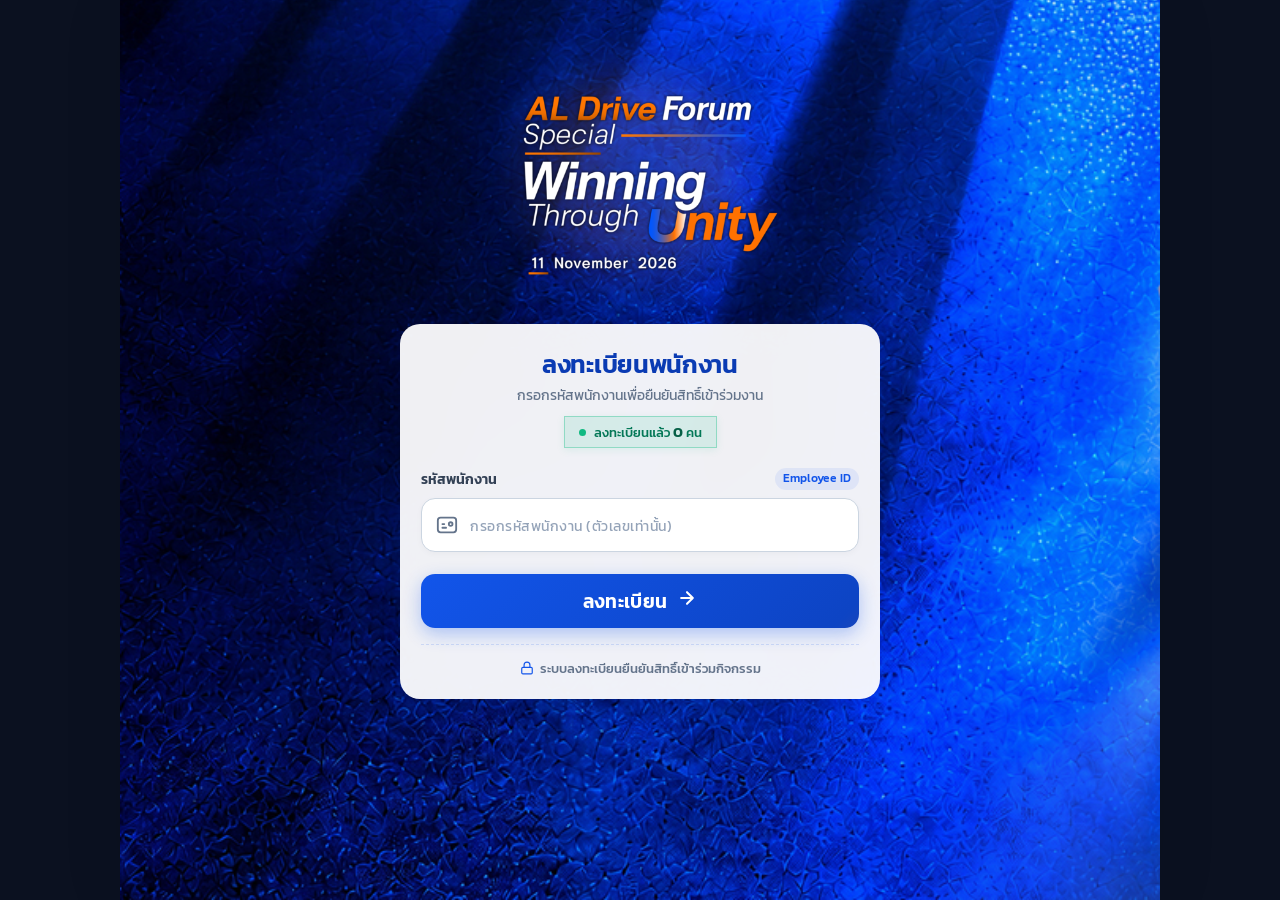
==== index.html @ f101e5a1 "Add files via upload" ====
<!DOCTYPE html>
<html lang="th">

<head>
  <meta charset="UTF-8">
  <meta name="viewport"
    content="width=device-width, initial-scale=1.0, maximum-scale=1.0, user-scalable=no, viewport-fit=cover">
  <title>CRSDG AI Showcase & New Year Celebration</title>

  <!-- Google Fonts: Kanit -->
  <link rel="preconnect" href="https://fonts.googleapis.com">
  <link rel="preconnect" href="https://fonts.gstatic.com" crossorigin>
  <link href="https://fonts.googleapis.com/css2?family=Kanit:ital,wght@0,300;0,400;0,500;0,600;0,700;1,400&display=swap"
    rel="stylesheet">

  <!-- Canvas Confetti for Celebration -->
  <script src="https://cdn.jsdelivr.net/npm/canvas-confetti@1.9.3/dist/confetti.browser.min.js"></script>

  <!-- Central State Manager (ตารางข้อมูล crsdg_member, crsdg_winner, crsdg_prize) -->
  <script src="js/state.js"></script>

  <!-- Firebase SDKs & Storage Module (Bucket: faifah-ttb.appspot.com > Member) -->
  <script src="https://www.gstatic.com/firebasejs/8.10.1/firebase-app.js"></script>
  <script src="https://www.gstatic.com/firebasejs/8.10.1/firebase-auth.js"></script>
  <script src="https://www.gstatic.com/firebasejs/8.10.1/firebase-firestore.js"></script>
  <script src="https://www.gstatic.com/firebasejs/8.10.1/firebase-storage.js"></script>
  <script src="js/firebase-storage.js"></script>
  <script src="js/firebase-sync.js"></script>

  <link rel="stylesheet" href="css/index.css">
</head>

<body>
  <!-- Ambient background for desktop view -->
  <div class="desktop-bg-blur"></div>

  <!-- Main Mobile App Wrapper -->
  <main class="mobile-device-frame">

    <!-- ========================================================
         FIXED TOP BAR (แสดงเมื่อเข้าสู่หน้า Home Portal)
         ด้านซ้าย: logo + CRSDG New Year 2027
         ด้านขวา: รูปพนักงาน + icon logout
         ======================================================== -->
    <header class="app-fixed-top-bar" id="appFixedTopBar" style="display: none;">
      <div class="topbar-brand-area">
        <img src="./images/logo@.png" alt="CRSDG Logo" class="topbar-logo">
        <div class="topbar-brand-text">
          <span class="topbar-title">CRSDG New Year 2027</span>
          <span class="topbar-sub">Digital Celebration</span>
        </div>
      </div>

      <div class="topbar-user-area">
        <!-- รูปพนักงาน แตะเพื่อดูข้อมูลส่วนตัว -->
        <div class="topbar-avatar-wrap" id="topbarUserAvatar" title="แตะเพื่อดูข้อมูลคุณ">
          <img id="topbarAvatarImg" src="" alt="avatar" class="topbar-avatar-img" style="display: none;">
          <span id="topbarAvatarLetter" class="topbar-avatar-letter">ส</span>
        </div>
        <!-- icon logout -->
        <button type="button" class="topbar-btn-logout" id="topbarBtnLogout" title="ออกจากระบบ (Logout)">
          <svg viewBox="0 0 24 24" width="20" height="20" fill="none" stroke="currentColor" stroke-width="2.3"
            stroke-linecap="round" stroke-linejoin="round">
            <path d="M9 21H5a2 2 0 0 1-2-2V5a2 2 0 0 1 2-2h4"></path>
            <polyline points="16 17 21 12 16 7"></polyline>
            <line x1="21" y1="12" x2="9" y2="12"></line>
          </svg>
        </button>
      </div>
    </header>


    <!-- App Content Scroll Area -->
    <div class="app-scroll-container">

      <!-- VIEW 1: Registration View -->
      <div id="registrationView" class="view-panel">
        <!-- Central Branding & Hero Section -->
        <section class="hero-section">
          <!-- Floating Light Glow behind Header -->
          <div class="glow-orb" aria-hidden="true"></div>

          <!-- Center Header Image -->
          <div class="header-image-wrapper">
            <img src="./images/logo@.png" alt="AL Drive Forum Special" class="header-logo animate-float"
              id="headerLogo">
          </div>

        </section>

        <!-- Registration Card Form -->
        <section class="registration-section">
          <div class="glass-card">
            <div class="card-header">
              <h1 class="form-title">ลงทะเบียนพนักงาน</h1>
              <p class="form-subtitle">กรอกรหัสพนักงานเพื่อยืนยันสิทธิ์เข้าร่วมงาน</p>
              <div class="realtime-live-badge" id="realtimeLiveBadge" title="ข้อมูลอัปเดตแบบ Real-time">
                <span class="live-pulse-dot"></span>
                <span class="live-label">ลงทะเบียนแล้ว <strong id="liveRegisteredCount">0</strong>
                  คน</span>
              </div>
            </div>

            <form id="regForm" class="reg-form" novalidate autocomplete="off">
              <!-- Employee ID Input Group -->
              <div class="form-group" id="formGroupEmpId">
                <label for="empId" class="input-label">
                  <span>รหัสพนักงาน</span>
                  <span class="label-badge">Employee ID</span>
                </label>

                <div class="input-wrapper">
                  <span class="input-icon" aria-hidden="true">
                    <svg viewBox="0 0 24 24" fill="none" stroke="currentColor" stroke-width="2" stroke-linecap="round"
                      stroke-linejoin="round">
                      <rect x="2" y="4" width="20" height="16" rx="3"></rect>
                      <path d="M7 15h4M7 11h2"></path>
                      <circle cx="16" cy="11" r="2"></circle>
                    </svg>
                  </span>

                  <input type="text" id="empId" name="empId" class="text-input"
                    placeholder="กรอกรหัสพนักงาน (ตัวเลขเท่านั้น)" maxlength="10" inputmode="numeric" pattern="[0-9]*"
                    oninput="this.value = this.value.replace(/\D/g, '')" required>

                  <button type="button" class="btn-clear" id="btnClear" title="ล้างข้อความ" aria-label="Clear input">
                    <svg viewBox="0 0 24 24" fill="none" stroke="currentColor" stroke-width="2.5" stroke-linecap="round"
                      stroke-linejoin="round">
                      <line x1="18" y1="6" x2="6" y2="18"></line>
                      <line x1="6" y1="6" x2="18" y2="18"></line>
                    </svg>
                  </button>
                </div>

                <!-- Error & Hint Messages -->
                <div class="feedback-msg" id="feedbackMsg" role="alert" aria-live="polite"></div>
              </div>


              <!-- Submit Registration Button -->
              <button type="submit" class="btn-submit" id="btnSubmit">
                <span class="btn-text">ลงทะเบียน</span>
                <span class="btn-icon" aria-hidden="true">
                  <svg viewBox="0 0 24 24" fill="none" stroke="currentColor" stroke-width="2.5" stroke-linecap="round"
                    stroke-linejoin="round">
                    <path d="M5 12h14M12 5l7 7-7 7" />
                  </svg>
                </span>
                <span class="btn-spinner" aria-hidden="true"></span>
              </button>
            </form>

            <footer class="card-footer">
              <svg class="secure-icon" viewBox="0 0 24 24" fill="none" stroke="currentColor" stroke-width="2">
                <rect x="3" y="11" width="18" height="11" rx="2" ry="2"></rect>
                <path d="M7 11V7a5 5 0 0 1 10 0v4"></path>
              </svg>
              <span>ระบบลงทะเบียนยืนยันสิทธิ์เข้าร่วมกิจกรรม</span>
            </footer>
          </div>
        </section>

        <!-- Bottom Spacer -->
        <div class="bottom-spacer" aria-hidden="true"></div>
      </div>

      <!-- ========================================================
           VIEW: PHOTO UPLOAD & ZOOM/SCALE VIEW (ตรวจสอบและอัปโหลดรูปภาพ ย่อ/ขยาย)
           ======================================================== -->
      <section id="photoUploadView" class="photo-upload-view" style="display: none;">
        <!-- Header Banner -->
        <div class="reward-header photo-header">
          <div class="header-image-wrapper">
            <img src="./images/logo@.png" alt="AL Drive Forum Special" class="reward-logo animate-float">
          </div>
          <h2 class="reward-hero-title">อัปโหลดรูปภาพประจำตัว</h2>
          <p class="reward-hero-sub">ปรับตำแหน่ง ย่อ-ขยาย เพื่อให้เห็นใบหน้าชัดเจน</p>
        </div>

        <div class="glass-card photo-card">
          <!-- Member Greeting Chip (เอาข้อมูลรหัสพนักงานออก) -->
          <div class="photo-member-chip">
            <div class="chip-avatar-mini" id="uploadAvatarInitial">พ</div>
            <div class="chip-meta">
              <div class="chip-name" id="uploadEmpName">ชื่อพนักงาน</div>
              <div class="chip-sub">
                <span class="chip-dept" id="uploadEmpDept">-</span>
              </div>
            </div>
          </div>

          <!-- Step 1: File selection Dropzone (shown when no photo loaded into canvas yet) -->
          <div class="photo-dropzone-box" id="photoDropzoneBox">
            <input type="file" id="memberPhotoFileInput" accept="image/*" class="sr-only" capture="user">
            <label for="memberPhotoFileInput" class="photo-dropzone-label">
              <div class="dropzone-icon-circle">
                <svg viewBox="0 0 24 24" width="38" height="38" fill="none" stroke="currentColor" stroke-width="2">
                  <path d="M23 19a2 2 0 0 1-2 2H3a2 2 0 0 1-2-2V8a2 2 0 0 1 2-2h4l2-3h6l2 3h4a2 2 0 0 1 2 2z"></path>
                  <circle cx="12" cy="13" r="4"></circle>
                </svg>
              </div>
              <span class="dropzone-title">แตะเพื่อถ่ายรูป หรือเลือกรูปภาพ</span>
              <span class="dropzone-sub">รองรับไฟล์ JPG, PNG, WebP (จากกล้องหรือคลังภาพ)</span>
              <span class="btn-choose-file">
                <svg viewBox="0 0 24 24" width="16" height="16" fill="none" stroke="currentColor" stroke-width="2.5">
                  <path d="M21 15v4a2 2 0 0 1-2 2H5a2 2 0 0 1-2-2v-4"></path>
                  <polyline points="17 8 12 3 7 8"></polyline>
                  <line x1="12" y1="3" x2="12" y2="15"></line>
                </svg>
                📸 เลือกรูปภาพ
              </span>
            </label>
          </div>

          <!-- Step 2: Interactive Cropper & Scale Workspace (shown after photo selected) -->
          <div class="photo-cropper-workspace" id="photoCropperWorkspace" style="display: none;">
            <div class="cropper-tip">
              <span>👆 <strong>แตะลาก</strong> เพื่อเลื่อนตำแหน่งภาพ • ใช้แถบเลื่อนหรือปุ่มเพื่อ <strong>ย่อ /
                  ขยาย</strong></span>
            </div>

            <!-- Canvas Viewport with circular avatar guide ring -->
            <div class="cropper-viewport-wrapper" id="cropperViewportWrapper">
              <canvas id="photoCanvas" width="360" height="360"></canvas>
              <div class="cropper-circular-overlay" aria-hidden="true">
                <div class="circular-ring"></div>
                <div class="crosshair-center"></div>
              </div>
            </div>

            <!-- Zoom & Scale Controls (ย่อ และ ขยาย รูปภาพ) -->
            <div class="photo-scale-controls">
              <div class="scale-label-row">
                <span class="scale-title">🔍 ปรับขนาดรูปภาพ (ย่อ / ขยาย)</span>
                <span class="scale-val-badge" id="zoomValueBadge">100%</span>
              </div>

              <div class="scale-slider-row">
                <button type="button" class="btn-scale-step" id="btnZoomOut" title="ย่อรูปภาพ (Zoom Out)">
                  <svg viewBox="0 0 24 24" width="20" height="20" fill="none" stroke="currentColor" stroke-width="2.5">
                    <line x1="5" y1="12" x2="19" y2="12"></line>
                  </svg>
                </button>
                <input type="range" id="zoomRangeSlider" min="0.2" max="3.0" step="0.02" value="1.0"
                  class="zoom-range-input">
                <button type="button" class="btn-scale-step" id="btnZoomIn" title="ขยายรูปภาพ (Zoom In)">
                  <svg viewBox="0 0 24 24" width="20" height="20" fill="none" stroke="currentColor" stroke-width="2.5">
                    <line x1="12" y1="5" x2="12" y2="19"></line>
                    <line x1="5" y1="12" x2="19" y2="12"></line>
                  </svg>
                </button>
              </div>

              <div class="scale-quick-actions">
                <button type="button" class="btn-scale-quick" id="btnResetScale">🔄 พอดีกรอบ</button>
                <button type="button" class="btn-scale-quick" id="btnRotate90">🔃 หมุน 90°</button>
                <button type="button" class="btn-scale-quick" id="btnChangePhoto">📸 เปลี่ยนรูปใหม่</button>
              </div>
            </div>

            <!-- Action Buttons -->
            <div class="photo-action-buttons">
              <button type="button" class="btn-save-photo" id="btnSavePhoto">
                <svg viewBox="0 0 24 24" width="20" height="20" fill="none" stroke="currentColor" stroke-width="2.5">
                  <polyline points="20 6 9 17 4 12"></polyline>
                </svg>
                <span>💾 บันทึกรูปภาพและดำเนินการต่อ</span>
              </button>
              <button type="button" class="btn-skip-photo" id="btnSkipPhoto" style="display: none;">
                ข้ามขั้นตอนนี้ไปก่อน
              </button>
            </div>
          </div>

          <!-- Storage Notice -->
          <div class="photo-storage-notice">
            <svg viewBox="0 0 24 24" width="14" height="14" fill="none" stroke="currentColor" stroke-width="2">
              <path d="M22 19a2 2 0 0 1-2 2H4a2 2 0 0 1-2-2V5a2 2 0 0 1 2-2h5l2 3h9a2 2 0 0 1 2 2z"></path>
            </svg>
            <span>บันทึกไฟล์รูปภาพไปยังที่จัดเก็บ</span>
          </div>
        </div>

        <div class="bottom-spacer" aria-hidden="true"></div>
      </section>

      <!-- ========================================================
           VIEW 3: HOME PORTAL (แท็บหน้าหลัก, คุณและทีม, โหวต AI, เกม 4 ต่อ 4, ข้อมูลคุณ)
           ======================================================== -->
      <div id="homePortalView" class="home-portal-view" style="display: none;">

        <!-- ----------------------------------------------------
             TAB 1: หน้าหลัก (HOME & EVENT SCHEDULE)
             ---------------------------------------------------- -->
        <section id="tabPaneHome" class="home-tab-pane is-active">
          <!-- Hero Brand Logo (แทนกล่องสวัสดี) -->
          <div class="home-brand-logo-wrap">
            <img src="./images/person.png" alt="CRSDG New Year 2027" class="home-hero-logo">
          </div>

          <!-- Quick Navigation 4 Boxes (Line-Art SVG Icons) -->
          <div class="portal-quick-grid">
            <div class="quick-pill-card" id="quickPillTeam">
              <div class="quick-icon-wrap" style="background: rgba(0, 86, 255, 0.1); color: #0056ff;">
                <svg viewBox="0 0 24 24" width="20" height="20" fill="none" stroke="currentColor" stroke-width="2"
                  stroke-linecap="round" stroke-linejoin="round">
                  <path d="M17 21v-2a4 4 0 0 0-4-4H5a4 4 0 0 0-4 4v2"></path>
                  <circle cx="9" cy="7" r="4"></circle>
                  <path d="M23 21v-2a4 4 0 0 0-3-3.87"></path>
                  <path d="M16 3.13a4 4 0 0 1 0 7.75"></path>
                </svg>
              </div>
              <div class="quick-text-wrap">
                <span class="quick-title">คุณและทีม</span>
                <span class="quick-desc">สมาชิก & สังกัด</span>
              </div>
            </div>
            <div class="quick-pill-card" id="quickPillVote">
              <div class="quick-icon-wrap" style="background: rgba(245, 158, 11, 0.14); color: #f59e0b;">
                <svg viewBox="0 0 24 24" width="20" height="20" fill="none" stroke="currentColor" stroke-width="2"
                  stroke-linecap="round" stroke-linejoin="round">
                  <rect x="2" y="7" width="20" height="14" rx="2" ry="2"></rect>
                  <path d="M16 21V5a2 2 0 0 0-2-2h-4a2 2 0 0 0-2 2v16"></path>
                </svg>
              </div>
              <div class="quick-text-wrap">
                <span class="quick-title">นักลงทุน AI</span>
                <span class="quick-desc">จัดสรรเงินลงทุน AI</span>
              </div>
            </div>
            <div class="quick-pill-card" id="quickPillGame">
              <div class="quick-icon-wrap" style="background: rgba(168, 85, 247, 0.14); color: #9333ea;">
                <svg viewBox="0 0 24 24" width="20" height="20" fill="none" stroke="currentColor" stroke-width="2"
                  stroke-linecap="round" stroke-linejoin="round">
                  <rect x="2" y="6" width="20" height="12" rx="4"></rect>
                  <path d="M6 12h4m-2-2v4"></path>
                  <line x1="15" y1="11" x2="15.01" y2="11" stroke-width="3"></line>
                  <line x1="18" y1="13" x2="18.01" y2="13" stroke-width="3"></line>
                </svg>
              </div>
              <div class="quick-text-wrap">
                <span class="quick-title">เกม 4 ต่อ 4</span>
                <span class="quick-desc">คะแนนสดบนเวที</span>
              </div>
            </div>
            <div class="quick-pill-card" id="quickPillProfile">
              <div class="quick-icon-wrap" style="background: rgba(16, 185, 129, 0.14); color: #10b981;">
                <svg viewBox="0 0 24 24" width="20" height="20" fill="none" stroke="currentColor" stroke-width="2"
                  stroke-linecap="round" stroke-linejoin="round">
                  <path d="M20 21v-2a4 4 0 0 0-4-4H8a4 4 0 0 0-4 4v2"></path>
                  <circle cx="12" cy="7" r="4"></circle>
                </svg>
              </div>
              <div class="quick-text-wrap">
                <span class="quick-title">ข้อมูลคุณ</span>
                <span class="quick-desc">แก้ไขรูปและโปรไฟล์</span>
              </div>
            </div>

            <!-- กล่องที่ 5: QR Code เพื่อสแกน (คลิกเพื่อแสดง lightbox QR Code) -->
            <div class="quick-pill-card" id="quickPillQr" onclick="window.openQrLightbox()" role="button" tabindex="0">
              <div class="quick-icon-wrap" style="background: rgba(14, 165, 233, 0.14); color: #0284c7;">
                <svg viewBox="0 0 24 24" width="20" height="20" fill="none" stroke="currentColor" stroke-width="2"
                  stroke-linecap="round" stroke-linejoin="round">
                  <rect x="3" y="3" width="7" height="7"></rect>
                  <rect x="14" y="3" width="7" height="7"></rect>
                  <rect x="14" y="14" width="7" height="7"></rect>
                  <rect x="3" y="14" width="7" height="7"></rect>
                  <line x1="10" y1="7" x2="10" y2="7.01" stroke-width="3"></line>
                  <line x1="7" y1="10" x2="7" y2="10.01" stroke-width="3"></line>
                  <line x1="17" y1="10" x2="17" y2="10.01" stroke-width="3"></line>
                </svg>
              </div>
              <div class="quick-text-wrap">
                <span class="quick-title">QR Code</span>
                <span class="quick-desc">บอกเพื่อนสแกน</span>
              </div>
            </div>

            <!-- กล่องที่ 6: ประเมินผลกิจกรรม (คลิกเพื่อเปิดแบบประเมินผล) -->
            <div class="quick-pill-card" id="quickPillEval" onclick="window.openEvalLightbox()" role="button"
              tabindex="0">
              <div class="quick-icon-wrap" style="background: rgba(236, 72, 153, 0.14); color: #db2777;">
                <svg viewBox="0 0 24 24" width="20" height="20" fill="none" stroke="currentColor" stroke-width="2"
                  stroke-linecap="round" stroke-linejoin="round">
                  <path d="M9 11l3 3L22 4"></path>
                  <path d="M21 12v7a2 2 0 0 1-2 2H5a2 2 0 0 1-2-2V5a2 2 0 0 1 2-2h11"></path>
                </svg>
              </div>
              <div class="quick-text-wrap">
                <span class="quick-title">ประเมินผล</span>
                <span class="quick-desc">แบบประเมิน</span>
              </div>
            </div>
          </div>

          <!-- Event Schedule Section (กำหนดการกิจกรรมตามภาพแนบ CRSDG AI Showcase & New Year Celebration) -->
          <div class="event-schedule-section" id="eventScheduleSection">
            <div class="agenda-slide-card">
              <!-- Header Top Banner matching slide layout -->
              <div class="agenda-header-banner">
                <div class="agenda-title-block">
                  <div class="agenda-title-row">
                    <span class="agenda-badge-pill">AGENDA</span>
                    <h3 class="agenda-main-title">CRSDG AI Showcase &amp; New Year Celebration</h3>
                  </div>
                  <div class="agenda-sub-meta">
                    <span class="agenda-date-location">26 Nov'26 | สโมสรทหาร วิภาวดี-รังสิต</span>
                  </div>
                </div>

                <div class="agenda-mc-info-wrap">
                  <div class="agenda-mc-card">
                    <span class="mc-card-role">Afternoon MC:</span>
                    <strong class="mc-card-names">Mark &amp; Mook</strong>
                  </div>
                  <div class="agenda-mc-card">
                    <span class="mc-card-role">Night MC:</span>
                    <strong class="mc-card-names">Choopol &amp; Sun</strong>
                  </div>
                  <div class="agenda-brand-logo">
                    <span class="ttb-logo-badge"><span class="ttb-t1">t</span><span class="ttb-t2">t</span><span
                        class="ttb-b">b</span></span>
                    <span class="agenda-wip-tag">WIP</span>
                  </div>
                </div>
              </div>

              <!-- Agenda Table Responsive Container -->
              <div class="agenda-table-responsive">
                <table class="agenda-custom-table">
                  <thead>
                    <tr>
                      <th class="th-time">Time</th>
                      <th class="th-duration">Duration</th>
                      <th class="th-topic">Topic</th>
                      <th class="th-presenter">Presenter</th>
                    </tr>
                  </thead>
                  <tbody>
                    <!-- Row 1: Registration -->
                    <tr>
                      <td class="td-time">13.30 - 14.00</td>
                      <td class="td-duration">30 นาที</td>
                      <td class="td-topic"><strong class="topic-title-bold">Registration</strong></td>
                      <td class="td-presenter">-</td>
                    </tr>

                    <!-- Row 2: MC Greeting/ Opening -->
                    <tr>
                      <td class="td-time">14.00 - 14.15</td>
                      <td class="td-duration">15 นาที</td>
                      <td class="td-topic"><strong class="topic-title-bold">MC Greeting/ Opening</strong></td>
                      <td class="td-presenter"><span class="presenter-tag-pill">MC</span></td>
                    </tr>

                    <!-- Row 3: CRSDG Opening -->
                    <tr>
                      <td class="td-time">14.15 - 14.45</td>
                      <td class="td-duration">30 นาที</td>
                      <td class="td-topic"><strong class="topic-title-bold">CRSDG Opening</strong></td>
                      <td class="td-presenter"><strong class="presenter-lead-name">K. Natthawan</strong></td>
                    </tr>

                    <!-- Group 1: Segment & Mkt -->
                    <tr class="row-group-head">
                      <td class="td-time">14.45 - 14.55</td>
                      <td class="td-duration">10 นาที</td>
                      <td class="td-topic">
                        <div class="topic-with-group">
                          <span class="group-segment-pill">Segment &amp; Mkt</span>
                          <span class="topic-text"><strong class="topic-title-bold">EP.1</strong> Mr. Agent</span>
                        </div>
                      </td>
                      <td class="td-presenter">Kamolwan (Golf)</td>
                    </tr>
                    <tr>
                      <td class="td-time">14.55 - 15.05</td>
                      <td class="td-duration">10 นาที</td>
                      <td class="td-topic">
                        <div class="topic-with-group">
                          <span class="group-segment-ghost"></span>
                          <span class="topic-text"><strong class="topic-title-bold">EP.2</strong> Product Marketing :
                            Creative</span>
                        </div>
                      </td>
                      <td class="td-presenter">Parischaya (Tik)</td>
                    </tr>
                    <tr class="row-wrapup">
                      <td class="td-time">15.05 - 15.25</td>
                      <td class="td-duration">20 นาที</td>
                      <td class="td-topic">
                        <div class="topic-with-group">
                          <span class="group-segment-ghost"></span>
                          <span class="topic-text topic-italic">On-ground &amp; wrap-up Score</span>
                        </div>
                      </td>
                      <td class="td-presenter">P' Orn &amp; MC</td>
                    </tr>

                    <!-- Group 2: Sales Mgmt. -->
                    <tr class="row-group-head">
                      <td class="td-time">15.25 - 15.35</td>
                      <td class="td-duration">10 นาที</td>
                      <td class="td-topic">
                        <div class="topic-with-group">
                          <span class="group-segment-pill sales-pill">Sales Mgmt.</span>
                          <span class="topic-text"><strong class="topic-title-bold">EP.3</strong> Wealth Advisor 360
                            Pro</span>
                        </div>
                      </td>
                      <td class="td-presenter">Palarp (Peng) &amp; Nattapong (Arty)</td>
                    </tr>
                    <tr>
                      <td class="td-time">15.35 - 15.45</td>
                      <td class="td-duration">10 นาที</td>
                      <td class="td-topic">
                        <div class="topic-with-group">
                          <span class="group-segment-ghost"></span>
                          <span class="topic-text"><strong class="topic-title-bold">EP.4</strong> KPI Analysis &amp;
                            Dashboard</span>
                        </div>
                      </td>
                      <td class="td-presenter">Sedtasenee (Art)</td>
                    </tr>
                    <tr class="row-wrapup">
                      <td class="td-time">15.45 - 16.05</td>
                      <td class="td-duration">20 นาที</td>
                      <td class="td-topic">
                        <div class="topic-with-group">
                          <span class="group-segment-ghost"></span>
                          <span class="topic-text topic-italic">On-ground &amp; wrap-up Score</span>
                        </div>
                      </td>
                      <td class="td-presenter">P' Ole &amp; MC</td>
                    </tr>

                    <!-- Break 1 -->
                    <tr class="row-break-line">
                      <td class="td-time">16.05 - 16.20</td>
                      <td class="td-duration">15 นาที</td>
                      <td class="td-topic" colspan="2">
                        <span class="break-notice-text">☕ --- Break ---</span>
                      </td>
                    </tr>

                    <!-- Group 3: RCI -->
                    <tr class="row-group-head">
                      <td class="td-time">16.20 - 16.30</td>
                      <td class="td-duration">10 นาที</td>
                      <td class="td-topic">
                        <div class="topic-with-group">
                          <span class="group-segment-pill rci-pill">RCI</span>
                          <span class="topic-text"><strong class="topic-title-bold">EP.5</strong> Customer Analytics :
                            Prototype</span>
                        </div>
                      </td>
                      <td class="td-presenter">Katanyoo (Arc)</td>
                    </tr>
                    <tr>
                      <td class="td-time">16.30 - 16.40</td>
                      <td class="td-duration">10 นาที</td>
                      <td class="td-topic">
                        <div class="topic-with-group">
                          <span class="group-segment-ghost"></span>
                          <span class="topic-text"><strong class="topic-title-bold">EP.6</strong> AI-Assistant for
                            End-to-End Campaign Management : Insights to Action</span>
                        </div>
                      </td>
                      <td class="td-presenter">Wirunpon (Mook)</td>
                    </tr>
                    <tr>
                      <td class="td-time">16.40 - 16.50</td>
                      <td class="td-duration">10 นาที</td>
                      <td class="td-topic">
                        <div class="topic-with-group">
                          <span class="group-segment-ghost"></span>
                          <span class="topic-text"><strong class="topic-title-bold">EP.7</strong> TBC</span>
                        </div>
                      </td>
                      <td class="td-presenter">Jarupa (Ching Ching)</td>
                    </tr>
                    <tr class="row-wrapup">
                      <td class="td-time">16.50 - 17.10</td>
                      <td class="td-duration">20 นาที</td>
                      <td class="td-topic">
                        <div class="topic-with-group">
                          <span class="group-segment-ghost"></span>
                          <span class="topic-text topic-italic">On-ground &amp; wrap-up score</span>
                        </div>
                      </td>
                      <td class="td-presenter">P' Mike &amp; MC</td>
                    </tr>

                    <!-- Game AHA 7 Questions -->
                    <tr>
                      <td class="td-time">17.10 - 17.20</td>
                      <td class="td-duration">10 นาที</td>
                      <td class="td-topic"><strong class="topic-title-bold">Game AHA 7 Questions</strong></td>
                      <td class="td-presenter"><span class="presenter-tag-pill">MC</span></td>
                    </tr>

                    <!-- Closing Speech -->
                    <tr>
                      <td class="td-time">17.20 - 17.30</td>
                      <td class="td-duration">10 นาที</td>
                      <td class="td-topic"><strong class="topic-title-bold">Closing Speech</strong></td>
                      <td class="td-presenter"><strong class="presenter-lead-name">K. Natthawan</strong></td>
                    </tr>

                    <!-- Setup Break -->
                    <tr class="row-break-line">
                      <td class="td-time">17.30 - 18.30</td>
                      <td class="td-duration">60 นาที</td>
                      <td class="td-topic" colspan="2">
                        <span class="break-notice-text">🔄 --- Break (for room setup) ---</span>
                      </td>
                    </tr>

                    <!-- Dinner Party -->
                    <tr class="row-dinner-party">
                      <td class="td-time td-time-dinner">18.30 - 22.00</td>
                      <td class="td-duration">-</td>
                      <td class="td-topic" colspan="2">
                        <div class="dinner-highlight-box">
                          <strong class="dinner-title">🍽️ Dinner Party</strong>
                          <span class="dinner-desc">งานเลี้ยงสังสรรค์ส่งท้ายปี, มอบรางวัลชนะเลิศ &amp; Lucky Draw</span>
                        </div>
                      </td>
                    </tr>
                  </tbody>
                </table>
              </div>
            </div>
          </div>
        </section>

        <!-- ----------------------------------------------------
             TAB 2: คุณและทีม (YOU & TEAM)
             ---------------------------------------------------- -->
        <section id="tabPaneTeam" class="home-tab-pane" style="display: none;">
          <div class="tab-header-banner">
            <h3 class="tab-header-title">
              <svg viewBox="0 0 24 24" width="22" height="22" fill="none" stroke="currentColor" stroke-width="2"
                stroke-linecap="round" stroke-linejoin="round"
                style="display: inline-block; vertical-align: -3px; margin-right: 6px;">
                <path d="M17 21v-2a4 4 0 0 0-4-4H5a4 4 0 0 0-4 4v2"></path>
                <circle cx="9" cy="7" r="4"></circle>
                <path d="M23 21v-2a4 4 0 0 0-3-3.87"></path>
                <path d="M16 3.13a4 4 0 0 1 0 7.75"></path>
              </svg>
              <span>คุณและทีมของคุณ</span>
            </h3>
            <p class="tab-header-sub">ข้อมูลสังกัดและเพื่อนร่วมสายงาน</p>
          </div>

          <div class="team-portal-container" id="myTeamContainer">
            <!-- Dynamic content rendered by JS -->
          </div>
        </section>

        <!-- ----------------------------------------------------
             TAB 3: พอร์ตลงทุน (AI INVESTMENT PORTFOLIO)
             ---------------------------------------------------- -->
        <section id="tabPaneVote" class="home-tab-pane" style="display: none;">
          <div class="tab-header-banner">
            <h3 class="tab-header-title">
              <svg viewBox="0 0 24 24" width="22" height="22" fill="none" stroke="currentColor" stroke-width="2"
                stroke-linecap="round" stroke-linejoin="round"
                style="display: inline-block; vertical-align: -3px; margin-right: 6px;">
                <rect x="2" y="7" width="20" height="14" rx="2" ry="2"></rect>
                <path d="M16 21V5a2 2 0 0 0-2-2h-4a2 2 0 0 0-2 2v16"></path>
              </svg>
              <span>พอร์ตนักลงทุน AI ของคุณ</span>
            </h3>
            <p class="tab-header-sub">จัดสรรเงินงบประมาณเพื่อลงทุนในทีมแข่งขันที่คุณชื่นชอบ</p>
          </div>

          <!-- Dynamic Portfolio & Teams Investment Container -->
          <div id="aiVotePortfolioContainer">
            <!-- Rendered dynamically by JS -->
          </div>

          <div class="voting-list-container" id="votingTeamsList">
            <!-- Teams from crsdg_player rendered by JS -->
          </div>
        </section>

        <!-- ----------------------------------------------------
             TAB 4: เกม 4 ต่อ 4 (4 vs 4 GAME)
             ---------------------------------------------------- -->
        <section id="tabPaneGame" class="home-tab-pane" style="display: none;">
          <div class="tab-header-banner">
            <h3 class="tab-header-title">
              <svg viewBox="0 0 24 24" width="22" height="22" fill="none" stroke="currentColor" stroke-width="2"
                stroke-linecap="round" stroke-linejoin="round"
                style="display: inline-block; vertical-align: -3px; margin-right: 6px;">
                <rect x="2" y="6" width="20" height="12" rx="4"></rect>
                <path d="M6 12h4m-2-2v4"></path>
                <line x1="15" y1="11" x2="15.01" y2="11" stroke-width="3"></line>
                <line x1="18" y1="13" x2="18.01" y2="13" stroke-width="3"></line>
              </svg>
              <span>การแข่งขันเกม 4 ต่อ 4</span>
            </h3>
            <p class="tab-header-sub">ผลการแข่งขันและคะแนนสะสมแบบ Real-time</p>
          </div>

          <!-- Live Scoreboard Widget -->
          <div class="glass-card live-game-widget" id="liveGameWidget">
            <!-- Rendered dynamically from crsdg_game_state_sync -->
          </div>

          <!-- 4v4 Game Voting Section (ระบบการโหวต ทีมที่คุณคิดว่าเป็นผู้ชนะ) -->
          <div class="glass-card game-vote-card" id="gameVoteCard">
            <div class="game-vote-header">
              <div class="game-vote-title-row">
                <div class="game-vote-icon-badge">🗳️</div>
                <div class="game-vote-title-text-group">
                  <h4 class="game-vote-title">ระบบโหวต เกม 4 ต่อ 4</h4>
                  <p class="game-vote-subtitle">ร่วมทายผลทีมชนะเลิศเกม 4 ต่อ 4 (โหวตได้ 1 ทีม)</p>
                </div>
              </div>

              <!-- Real-time Status Notice -->
              <div class="game-vote-status-banner" id="gameVoteStatusBanner">
                <!-- Rendered dynamically by JS -->
              </div>
            </div>

            <!-- List of All Competing Teams with Vote Button at the end -->
            <div class="game-vote-teams-list" id="gameVoteTeamsList">
              <!-- Rendered dynamically by JS -->
            </div>
          </div>
        </section>

        <!-- ----------------------------------------------------
             TAB 5: ข้อมูลคุณ (YOUR PROFILE)
             ---------------------------------------------------- -->
        <section id="tabPaneProfile" class="home-tab-pane" style="display: none;">
          <div class="tab-header-banner">
            <h3 class="tab-header-title">
              <svg viewBox="0 0 24 24" width="22" height="22" fill="none" stroke="currentColor" stroke-width="2"
                stroke-linecap="round" stroke-linejoin="round"
                style="display: inline-block; vertical-align: -3px; margin-right: 6px;">
                <path d="M20 21v-2a4 4 0 0 0-4-4H8a4 4 0 0 0-4 4v2"></path>
                <circle cx="12" cy="7" r="4"></circle>
              </svg>
              <span>ข้อมูลส่วนตัว</span>
            </h3>
            <p class="tab-header-sub">จัดการข้อมูลส่วนตัวและรูปภาพประจำตัว</p>
          </div>

          <div class="glass-card profile-details-card">
            <!-- Photo Avatar Center (แสดงรูปภาพ สามารถแก้ไขรูปภาพได้) -->
            <div class="profile-avatar-center">
              <div class="profile-avatar-circle" id="profileAvatarCircle" title="แตะเพื่อเปลี่ยนหรือปรับแต่งรูปภาพ">
                <img id="profileAvatarImg" src="" alt="รูปพนักงาน" class="profile-avatar-img" style="display: none;">
                <span id="profileAvatarLetter">พ</span>
                <button type="button" class="btn-avatar-camera" id="btnEditProfilePhoto" title="เปลี่ยนรูปภาพ">
                  <svg viewBox="0 0 24 24" width="15" height="15" fill="none" stroke="currentColor" stroke-width="2.2">
                    <path d="M23 19a2 2 0 0 1-2 2H3a2 2 0 0 1-2-2V8a2 2 0 0 1 2-2h4l2-3h6l2 3h4a2 2 0 0 1 2 2z"></path>
                    <circle cx="12" cy="13" r="4"></circle>
                  </svg>
                </button>
              </div>

              <button type="button" class="btn-change-photo-action" id="btnChangePhotoAction">
                📸 แตะเพื่อเปลี่ยน / ย่อ-ขยายรูปภาพ
              </button>
            </div>

            <!-- Employee Details (ชื่อ-นามสกุล, สังกัด - เอาแถวรหัสพนักงานออก) -->
            <div class="profile-meta-list">
              <div class="profile-meta-row">
                <span class="meta-label">ชื่อ - นามสกุล</span>
                <span class="meta-val" id="profileEmpName">-</span>
              </div>
              <div class="profile-meta-row">
                <span class="meta-label">ฝ่าย / สังกัด</span>
                <span class="meta-val" id="profileEmpDept">-</span>
              </div>
              <div class="profile-meta-row">
                <span class="meta-label">การลงทะเบียน</span>
                <span class="meta-val text-success">
                  <span class="dot-live-status"></span> ยืนยันสิทธิ์เรียบร้อยแล้ว
                </span>
              </div>
            </div>

            <!-- ด้านล่างมีปุ่ม logout -->
            <div class="profile-logout-box">
              <button type="button" class="btn-profile-logout" id="btnLogoutProfile">
                <svg viewBox="0 0 24 24" width="20" height="20" fill="none" stroke="currentColor" stroke-width="2.2">
                  <path d="M9 21H5a2 2 0 0 1-2-2V5a2 2 0 0 1 2-2h4"></path>
                  <polyline points="16 17 21 12 16 7"></polyline>
                  <line x1="21" y1="12" x2="9" y2="12"></line>
                </svg>
                <span>ออกจากระบบ (Logout)</span>
              </button>
            </div>
          </div>
        </section>

        <!-- Bottom Spacer for Fixed Nav Bar -->
        <div class="portal-bottom-spacer" aria-hidden="true"></div>
      </div>

    </div>

    <!-- ========================================================
         FIXED BOTTOM BAR (แท็บ 5 เมนู: หน้าหลัก, คุณและทีม, โหวต AI, เกม 4 ต่อ 4, ข้อมูลคุณ)
         ======================================================== -->
    <nav class="app-fixed-bottom-bar" id="appFixedBottomBar" style="display: none;">
      <button type="button" class="bottom-nav-item is-active" data-tab="home" id="btnNavHome">
        <div class="nav-icon-wrap">
          <svg viewBox="0 0 24 24" width="22" height="22" fill="none" stroke="currentColor" stroke-width="2"
            stroke-linecap="round" stroke-linejoin="round">
            <path d="M3 9l9-7 9 7v11a2 2 0 0 1-2 2H5a2 2 0 0 1-2-2z"></path>
            <polyline points="9 22 9 12 15 12 15 22"></polyline>
          </svg>
        </div>
        <span class="nav-label">หน้าหลัก</span>
      </button>

      <button type="button" class="bottom-nav-item" data-tab="team" id="btnNavTeam">
        <div class="nav-icon-wrap">
          <svg viewBox="0 0 24 24" width="22" height="22" fill="none" stroke="currentColor" stroke-width="2"
            stroke-linecap="round" stroke-linejoin="round">
            <path d="M17 21v-2a4 4 0 0 0-4-4H5a4 4 0 0 0-4 4v2"></path>
            <circle cx="9" cy="7" r="4"></circle>
            <path d="M23 21v-2a4 4 0 0 0-3-3.87"></path>
            <path d="M16 3.13a4 4 0 0 1 0 7.75"></path>
          </svg>
        </div>
        <span class="nav-label">คุณและทีม</span>
      </button>

      <button type="button" class="bottom-nav-item" data-tab="vote" id="btnNavVote">
        <div class="nav-icon-wrap">
          <svg viewBox="0 0 24 24" width="22" height="22" fill="none" stroke="currentColor" stroke-width="2"
            stroke-linecap="round" stroke-linejoin="round">
            <rect x="2" y="7" width="20" height="14" rx="2" ry="2"></rect>
            <path d="M16 21V5a2 2 0 0 0-2-2h-4a2 2 0 0 0-2 2v16"></path>
          </svg>
        </div>
        <span class="nav-label">นักลงทุน AI</span>
      </button>

      <button type="button" class="bottom-nav-item" data-tab="game" id="btnNavGame">
        <div class="nav-icon-wrap">
          <svg viewBox="0 0 24 24" width="22" height="22" fill="none" stroke="currentColor" stroke-width="2"
            stroke-linecap="round" stroke-linejoin="round">
            <rect x="2" y="6" width="20" height="12" rx="4"></rect>
            <path d="M6 12h4m-2-2v4"></path>
            <line x1="15" y1="11" x2="15.01" y2="11" stroke-width="3"></line>
            <line x1="18" y1="13" x2="18.01" y2="13" stroke-width="3"></line>
          </svg>
        </div>
        <span class="nav-label">เกม 4 ต่อ 4</span>
      </button>

      <button type="button" class="bottom-nav-item" data-tab="profile" id="btnNavProfile">
        <div class="nav-icon-wrap">
          <svg viewBox="0 0 24 24" width="22" height="22" fill="none" stroke="currentColor" stroke-width="2"
            stroke-linecap="round" stroke-linejoin="round">
            <path d="M20 21v-2a4 4 0 0 0-4-4H8a4 4 0 0 0-4 4v2"></path>
            <circle cx="12" cy="7" r="4"></circle>
          </svg>
        </div>
        <span class="nav-label">ข้อมูลคุณ</span>
      </button>
    </nav>
    <div class="modal-backdrop" id="successModal" role="dialog" aria-modal="true" aria-labelledby="modalTitle">
      <div class="modal-card">
        <div class="modal-badge-wrapper">
          <div class="modal-badge">
            <svg viewBox="0 0 24 24" fill="none" stroke="currentColor" stroke-width="3" stroke-linecap="round"
              stroke-linejoin="round">
              <polyline points="20 6 9 17 4 12"></polyline>
            </svg>
          </div>
        </div>

        <h2 id="modalTitle" class="modal-title">ลงทะเบียนสำเร็จ!</h2>
        <p class="modal-subtitle">บันทึกข้อมูลการเข้าร่วมงานเรียบร้อยแล้ว</p>

        <!-- Digital Pass Card -->
        <div class="pass-card">
          <div class="pass-header">
            <span class="pass-event">AL Drive Forum Special</span>
            <span class="pass-status">CONFIRMED</span>
          </div>
          <div class="pass-body">
            <div class="pass-field" id="rowEmpName" style="display: none;">
              <span class="pass-label">ชื่อ - นามสกุล</span>
              <span class="pass-value" id="modalEmpName">-</span>
            </div>
            <div class="pass-field">
              <span class="pass-label">รหัสพนักงาน</span>
              <span class="pass-value" id="modalEmpId">108425</span>
            </div>
            <div class="pass-field" id="rowEmpBranch" style="display: none;">
              <span class="pass-label">สาขา / กลุ่ม</span>
              <span class="pass-value" id="modalEmpBranch">-</span>
            </div>
            <div class="pass-field">
              <span class="pass-label">เวลาที่ลงทะเบียน</span>
              <span class="pass-value" id="modalRegTime">29 ต.ค. 2026 10:55 น.</span>
            </div>
          </div>
          <div class="pass-ticket-barcode">
            <div class="barcode-lines"></div>
            <span class="barcode-code" id="modalTicketCode">BTI-2026-9042</span>
          </div>
        </div>

        <button type="button" class="btn-modal-close" id="btnModalClose">
          เสร็จสิ้น
        </button>
      </div>
    </div>

    <!-- Claim Confirmation Lightbox Modal (เมื่อกดยืนยันการรับรางวัล) -->
    <div class="modal-backdrop" id="claimConfirmModal" role="dialog" aria-modal="true"
      aria-labelledby="claimModalTitle">
      <div class="modal-card claim-confirm-modal-card">
        <!-- Icon ยืนยันการรับรางวัล -->
        <div class="modal-badge-wrapper">
          <div class="modal-badge modal-badge-claim">
            <svg viewBox="0 0 24 24" fill="none" stroke="currentColor" stroke-width="2.5">
              <polyline points="20 6 9 17 4 12"></polyline>
            </svg>
          </div>
        </div>

        <h2 id="claimModalTitle" class="modal-title">ยืนยันการรับของรางวัล</h2>
        <p class="modal-subtitle">กรุณาตรวจสอบข้อมูลก่อนยืนยันการรับรางวัล</p>

        <!-- แสดงรหัสพนักงาน ชื่อ-นามสกุล และรายการของรางวัลที่ได้รับ -->
        <div class="claim-details-box">
          <div class="claim-detail-row">
            <span class="claim-detail-label">รหัสพนักงาน</span>
            <span class="claim-detail-val" id="claimModalEmpId">-</span>
          </div>
          <div class="claim-detail-row">
            <span class="claim-detail-label">ชื่อ - นามสกุล</span>
            <span class="claim-detail-val" id="claimModalEmpName">-</span>
          </div>
          <div class="claim-detail-row full-prize-row">
            <span class="claim-detail-label">ของรางวัลที่ได้รับ</span>
            <!-- รูปภาพของรางวัล -->
            <div class="claim-modal-prize-frame" id="claimModalPrizeFrame">
              <img id="claimModalPrizeImg" src="" alt="ของรางวัล" class="claim-modal-prize-img" style="display: none;">
              <div id="claimModalPrizeFallback" class="claim-modal-prize-fallback">🎁</div>
            </div>
            <!-- ชื่อของรางวัล (ไม่มี icon และจัดกึ่งกลาง) -->
            <span class="claim-detail-prize" id="claimModalPrizeName">-</span>
          </div>
          <!-- ผู้มอบรางวัล (กรณีมีข้อมูลเจ้าของรางวัล / ผู้บริหาร) -->
          <div class="claim-detail-row full-owner-row" id="claimModalOwnerRow" style="display: none;">
            <span class="claim-detail-label">ผู้มอบรางวัล</span>
            <div class="claim-modal-owner-wrap">
              <span class="claim-modal-owner-name" id="claimModalOwnerName">-</span>
              <span class="claim-modal-owner-pos" id="claimModalOwnerPos"></span>
            </div>
          </div>
        </div>

        <!-- ขอให้คุณกดยืนยันต่อหน้าเจ้าหน้าที่เท่านั้น -->
        <div class="claim-officer-alert">
          <svg viewBox="0 0 24 24" width="18" height="18" fill="none" stroke="currentColor" stroke-width="2">
            <circle cx="12" cy="12" r="10"></circle>
            <line x1="12" y1="8" x2="12" y2="12"></line>
            <line x1="12" y1="16" x2="12.01" y2="16"></line>
          </svg>
          <span>*** ขอให้คุณกดยืนยันต่อหน้าเจ้าหน้าที่เท่านั้น ***</span>
        </div>

        <!-- ปุ่มกดใน Lightbox -->
        <div class="claim-modal-actions">
          <button type="button" class="btn-claim-modal-confirm" id="btnClaimModalConfirm">
            <svg viewBox="0 0 24 24" width="18" height="18" fill="none" stroke="currentColor" stroke-width="2.5">
              <polyline points="20 6 9 17 4 12"></polyline>
            </svg>
            <span id="claimModalBtnText">ยืนยันรับรางวัลแล้ว</span>
          </button>
          <button type="button" class="btn-claim-modal-cancel" id="btnClaimModalCancel">
            ยกเลิก
          </button>
        </div>
      </div>
    </div>
  </main>

  <!-- ========================================================
       LIGHTBOX: TEAM DETAILS MODAL (แสดงรูปรวม สมาชิก และคำอธิบายระบบ)
       ======================================================== -->
  <div class="modal-backdrop" id="teamDetailModal" role="dialog" aria-modal="true">
    <div class="team-detail-lightbox-card">
      <!-- Header with close button -->
      <div class="team-modal-header">
        <div class="team-modal-title-group">
          <span class="team-modal-order-pill" id="modalTeamOrderPill">ทีมที่ 1</span>
          <h3 class="team-modal-team-name" id="modalTeamNameDisplay">ชื่อทีมแข่งขัน</h3>
        </div>
        <button type="button" class="btn-modal-close-icon" onclick="window.closeTeamDetailLightbox()"
          title="ปิดหน้าต่าง">
          ✕
        </button>
      </div>

      <div class="team-modal-scrollable-body">
        <!-- Team Group Photo Section (แสดงรูปภาพตรงกลาง เหนือรูปแสดงชื่อทีม) -->
        <div class="team-modal-photo-section" id="modalTeamPhotoSection" style="display: none;">
          <div class="modal-photo-team-title" id="modalPhotoTeamName">ชื่อทีมแข่งขัน</div>
          <div class="team-modal-photo-wrapper" id="modalTeamPhotoWrapper">
            <img id="modalTeamPhotoImg" src="" alt="รูปทีมแข่งขัน" class="team-modal-group-img">
          </div>
        </div>

        <!-- รายละเอียดโครงการ (แสดงข้อมูลโครงการของทีม พร้อมใส่สีพื้น) -->
        <div class="team-modal-system-desc-card">
          <div class="system-desc-header">
            <span class="system-desc-icon">📝</span>
            <span class="system-desc-title">รายละเอียดโครงการ</span>
          </div>
          <p class="system-desc-text" id="modalTeamProjectDesc">
            ยังไม่มีรายละเอียดโครงการ
          </p>
        </div>

        <!-- Team Members Roster (รายละเอียดสมาชิกในทีม) -->
        <div class="team-modal-members-card">
          <div class="team-modal-members-header">
            <span>👥 สมาชิกในทีม (<span id="modalTeamMembersCount">0</span> คน)</span>
          </div>
          <div class="team-modal-members-list" id="modalTeamMembersList">
            <!-- Rendered dynamically -->
          </div>
        </div>
      </div>

      <!-- Modal Footer -->
      <div class="team-modal-footer">
        <button type="button" class="btn-close-team-modal" onclick="window.closeTeamDetailLightbox()">
          ✕ ปิดหน้าต่าง
        </button>
      </div>
    </div>
  </div>

  <!-- ========================================================
       LIGHTBOX: ANNOUNCEMENT TEAM INVESTMENT OPENED
       (แจ้งเตือนฝั่งผู้ใช้งาน เมื่อแอดมินเปิดโหวต/เปิดการลงทุนของทีม)
       ======================================================== -->
  <div class="modal-backdrop team-invest-opened-backdrop" id="teamInvestOpenedModal" role="dialog" aria-modal="true"
    style="display: none;">
    <div class="team-invest-opened-card">
      <button type="button" class="btn-modal-close-icon btn-close-invest-announce"
        onclick="window.closeTeamInvestOpenedModal()" title="ปิดหน้าต่าง">✕</button>

      <!-- Top Celebration Icon Badge -->
      <div class="invest-opened-badge-glow">
        <span class="invest-opened-badge-icon">📢</span>
      </div>

      <!-- Header Information -->
      <div class="invest-opened-status-pill">🟢 เปิดรับการลงทุนแล้ว!</div>
      <div class="invest-opened-team-order" id="investOpenedTeamOrder">ทีมที่ 1</div>
      <h3 class="invest-opened-team-name" id="investOpenedTeamName">ชื่อทีมแข่งขัน</h3>

      <!-- Team Photo Section -->
      <div class="invest-opened-photo-frame" id="investOpenedPhotoFrame" style="display: none;">
        <img id="investOpenedPhotoImg" src="" alt="รูปทีมแข่งขัน" class="invest-opened-photo-img">
      </div>

      <!-- Announcement Text -->
      <p class="invest-opened-desc">
        ขณะนี้ระบบได้ <strong>เปิดรับการลงทุนสำหรับทีมนี้แล้ว</strong><br>
        ผู้ร่วมงานสามารถเข้าสู่ระบบนักลงทุน AI เพื่อจัดสรรเงินทุนสนับสนุนทีมโปรดของคุณได้ทันที!
      </p>

      <!-- Action Buttons -->
      <div class="invest-opened-actions">
        <button type="button" class="btn-go-invest-now" id="btnGoInvestNow"
          onclick="window.goToInvestPortfolioFromModal()">
          <span>💰 ไปที่นักลงทุน AI ทันที</span>
        </button>
        <button type="button" class="btn-dismiss-invest-opened" onclick="window.closeTeamInvestOpenedModal()">
          ปิดหน้าต่าง
        </button>
      </div>
    </div>
  </div>

  <!-- ========================================================
       LIGHTBOX: QR CODE MODAL (แสดง QR Code เพื่อสแกน จาก ./images/qr.png)
       ======================================================== -->
  <div class="modal-backdrop" id="qrLightboxModal" role="dialog" aria-modal="true">
    <div class="qr-lightbox-card">
      <div class="qr-lightbox-header">
        <div class="qr-lightbox-title-group">
          <span class="qr-lightbox-badge">📱 SCAN ME</span>
          <h3 class="qr-lightbox-title">QR Code สำหรับสแกน</h3>
        </div>
        <button type="button" class="btn-modal-close-icon" onclick="window.closeQrLightbox()" title="ปิดหน้าต่าง">
          ✕
        </button>
      </div>
      <div class="qr-lightbox-body">
        <div class="qr-image-frame">
          <img src="./images/qr.png" alt="QR Code เพื่อสแกน" class="qr-lightbox-img">
        </div>
        <p class="qr-lightbox-instruction">
          ใช้สมาร์ตโฟนสแกน QR Code นี้เพื่อเข้าร่วมหรือทำรายการในกิจกรรม
        </p>
      </div>
      <div class="qr-lightbox-footer">
        <button type="button" class="btn-close-team-modal" onclick="window.closeQrLightbox()">
          ✕ ปิดหน้าต่าง
        </button>
      </div>
    </div>
  </div>

  <!-- ========================================================
       MODAL: FULLSCREEN EVENT EVALUATION (แบบประเมินผลกิจกรรม เต็มหน้าจอ)
       ======================================================== -->
  <div class="eval-fullscreen-backdrop" id="evalLightboxModal" role="dialog" aria-modal="true" style="display: none;">
    <div class="eval-fullscreen-container">
      <!-- Fullscreen Header with Brand & Close Button -->
      <header class="eval-fullscreen-header">
        <div class="eval-header-title-wrap">
          <div class="eval-badge-pill">⭐ EVENT EVALUATION</div>
          <h2 class="eval-header-title">แบบประเมินผลกิจกรรม CRSDG New Year 2027</h2>
          <p class="eval-header-sub">ร่วมประเมินและสะท้อนความคิดเห็นเพื่อพัฒนาการจัดงานในครั้งถัดไป</p>
        </div>
        <button type="button" class="btn-eval-fullscreen-close" onclick="window.closeEvalLightbox()"
          title="ปิดหน้าต่างแบบประเมิน">
          ✕
        </button>
      </header>

      <!-- Scrollable Fullscreen Body -->
      <div class="eval-fullscreen-scroll-body" id="evalFormBody">
        <div class="eval-fullscreen-content-inner">
          <!-- Respondent Identification Card -->
          <div class="eval-card eval-respondent-card">
            <div class="respondent-avatar-badge" id="evalRespondentAvatar">👤</div>
            <div class="respondent-details">
              <div class="respondent-name-line">
                <span class="respondent-label">ผู้ร่วมประเมิน:</span>
                <strong class="respondent-name" id="evalRespondentName">ผู้ร่วมกิจกรรม</strong>
                <span class="respondent-verified-tag">✓ ยืนยันสิทธิ์ในระบบ</span>
              </div>
              <div class="respondent-sub-line">
                สังกัด: <strong id="evalRespondentDept">-</strong>
              </div>
            </div>
          </div>

          <form id="eventEvaluationForm" onsubmit="window.handleEvalFormSubmit(event)">
            <!-- ข้อ 1: ความพึงพอใจในภาพรวมการจัดงาน (Interactive Star Rating) -->
            <div class="eval-card eval-q-card-prominent">
              <div class="eval-card-header">
                <span class="eval-q-num">1</span>
                <div>
                  <h4 class="eval-card-title">ความพึงพอใจในภาพรวมของกิจกรรม <span class="eval-req">*</span></h4>
                  <p class="eval-card-desc">โปรดแตะเพื่อให้คะแนนดาว (1 - 5 ดาว)</p>
                </div>
              </div>
              <div class="eval-stars-interactive-wrap">
                <div class="eval-stars-interactive" id="evalStarContainer">
                  <span class="star-btn" data-star="1" onclick="window.setEvalStar(1)">★</span>
                  <span class="star-btn" data-star="2" onclick="window.setEvalStar(2)">★</span>
                  <span class="star-btn" data-star="3" onclick="window.setEvalStar(3)">★</span>
                  <span class="star-btn" data-star="4" onclick="window.setEvalStar(4)">★</span>
                  <span class="star-btn" data-star="5" onclick="window.setEvalStar(5)">★</span>
                </div>
                <input type="hidden" id="evalScoreOverall" value="">
                <div class="eval-score-text-badge" id="evalScoreText" style="color: #94a3b8;">กรุณาแตะเพื่อให้คะแนนดาว
                  (1 - 5 ดาว)</div>
              </div>
            </div>

            <!-- ข้อ 2: การประเมินในแต่ละกิจกรรม 4 ด้าน -->
            <div class="eval-card">
              <div class="eval-card-header">
                <span class="eval-q-num">2</span>
                <div>
                  <h4 class="eval-card-title">การประเมินในแต่ละกิจกรรมย่อย <span class="eval-req">*</span></h4>
                  <p class="eval-card-desc">ประเมินความพึงพอใจในแต่ละมิติของการจัดงาน</p>
                </div>
              </div>

              <div class="eval-sub-questions-list">
                <div class="eval-sub-q-box">
                  <div class="sub-q-header">
                    <span class="sub-q-icon">💡</span>
                    <span class="sub-q-title">2.1 เวที AI Pitching & ระบบพอร์ตลงทุน</span>
                  </div>
                  <div class="eval-pill-group" data-q="eval_pitch">
                    <button type="button" class="eval-option-pill"
                      onclick="window.selectEvalOption(this, 'ดีเยี่ยม')">ดีเยี่ยม</button>
                    <button type="button" class="eval-option-pill"
                      onclick="window.selectEvalOption(this, 'ดีมาก')">ดีมาก</button>
                    <button type="button" class="eval-option-pill"
                      onclick="window.selectEvalOption(this, 'ปานกลาง')">ปานกลาง</button>
                    <button type="button" class="eval-option-pill"
                      onclick="window.selectEvalOption(this, 'ควรปรับปรุง')">ควรปรับปรุง</button>
                  </div>
                </div>

                <div class="eval-sub-q-box">
                  <div class="sub-q-header">
                    <span class="sub-q-icon">🎮</span>
                    <span class="sub-q-title">2.2 การแข่งขันเกมบนเวที "4 ต่อ 4 CRSDG Game"</span>
                  </div>
                  <div class="eval-pill-group" data-q="eval_game">
                    <button type="button" class="eval-option-pill"
                      onclick="window.selectEvalOption(this, 'สนุกมากที่สุด')">สนุกมากที่สุด</button>
                    <button type="button" class="eval-option-pill"
                      onclick="window.selectEvalOption(this, 'สนุกมาก')">สนุกมาก</button>
                    <button type="button" class="eval-option-pill"
                      onclick="window.selectEvalOption(this, 'ปานกลาง')">ปานกลาง</button>
                    <button type="button" class="eval-option-pill"
                      onclick="window.selectEvalOption(this, 'ควรปรับปรุง')">ควรปรับปรุง</button>
                  </div>
                </div>

                <div class="eval-sub-q-box">
                  <div class="sub-q-header">
                    <span class="sub-q-icon">🍱</span>
                    <span class="sub-q-title">2.3 อาหาร เครื่องดื่ม และการดูแลต้อนรับ (Buffet & Hospitality)</span>
                  </div>
                  <div class="eval-pill-group" data-q="eval_food">
                    <button type="button" class="eval-option-pill"
                      onclick="window.selectEvalOption(this, 'ประทับใจมาก')">ประทับใจมาก</button>
                    <button type="button" class="eval-option-pill"
                      onclick="window.selectEvalOption(this, 'ดี')">ดี</button>
                    <button type="button" class="eval-option-pill"
                      onclick="window.selectEvalOption(this, 'ปานกลาง')">ปานกลาง</button>
                    <button type="button" class="eval-option-pill"
                      onclick="window.selectEvalOption(this, 'ควรปรับปรุง')">ควรปรับปรุง</button>
                  </div>
                </div>

                <div class="eval-sub-q-box">
                  <div class="sub-q-header">
                    <span class="sub-q-icon">📱</span>
                    <span class="sub-q-title">2.4 ระบบเว็บแอปพลิเคชัน & กิจกรรมดิจิทัล</span>
                  </div>
                  <div class="eval-pill-group" data-q="eval_app">
                    <button type="button" class="eval-option-pill"
                      onclick="window.selectEvalOption(this, 'ใช้งานง่ายมาก')">ใช้งานง่ายมาก</button>
                    <button type="button" class="eval-option-pill"
                      onclick="window.selectEvalOption(this, 'สะดวกดี')">สะดวกดี</button>
                    <button type="button" class="eval-option-pill"
                      onclick="window.selectEvalOption(this, 'ปานกลาง')">ปานกลาง</button>
                    <button type="button" class="eval-option-pill"
                      onclick="window.selectEvalOption(this, 'ควรปรับปรุง')">ควรปรับปรุง</button>
                  </div>
                </div>
              </div>
            </div>

            <!-- ข้อ 3: สิ่งที่คุณประทับใจมากที่สุดในงาน (เลือกได้หลายข้อ) -->
            <div class="eval-card">
              <div class="eval-card-header">
                <span class="eval-q-num">3</span>
                <div>
                  <h4 class="eval-card-title">สิ่งที่คุณประทับใจมากที่สุดในงาน <span
                      class="eval-hint">(แตะเลือกได้หลายข้อ)</span></h4>
                  <p class="eval-card-desc">ไฮไลต์และโมเมนต์ที่โดนใจคุณในงาน CRSDG 2027</p>
                </div>
              </div>
              <div class="eval-tags-container">
                <button type="button" class="eval-tag-chip" onclick="window.toggleEvalTag(this)">💡 นวัตกรรมและไอเดีย
                  AI</button>
                <button type="button" class="eval-tag-chip" onclick="window.toggleEvalTag(this)">💰 ระบบพอร์ตลงทุน
                  Real-time</button>
                <button type="button" class="eval-tag-chip" onclick="window.toggleEvalTag(this)">🎮 เกมเวที 4 ต่อ 4
                  สนุกสนาน</button>
                <button type="button" class="eval-tag-chip" onclick="window.toggleEvalTag(this)">🎁
                  รางวัลและของขวัญโดนใจ</button>
                <button type="button" class="eval-tag-chip" onclick="window.toggleEvalTag(this)">🍱
                  อาหารและเครื่องดื่มอร่อย</button>
                <button type="button" class="eval-tag-chip" onclick="window.toggleEvalTag(this)">🤝
                  บรรยากาศอบอุ่นและความสามัคคี</button>
              </div>
            </div>

            <!-- ข้อ 4: ข้อเสนอแนะเพิ่มเติม -->
            <div class="eval-card">
              <div class="eval-card-header">
                <span class="eval-q-num">4</span>
                <div>
                  <h4 class="eval-card-title">ข้อคิดเห็นหรือข้อเสนอแนะเพิ่มเติมเพื่อการพัฒนา</h4>
                  <p class="eval-card-desc">มุมมองและคำแนะนำของท่านมีความหมายอย่างยิ่งต่อทีมงาน</p>
                </div>
              </div>
              <textarea id="evalFeedbackText" class="eval-textarea" rows="4"
                placeholder="พิมพ์ความคิดเห็น ข้อเสนอแนะ หรือความประทับใจเพิ่มเติมได้ที่นี่..."></textarea>
            </div>

            <!-- Action Buttons -->
            <div class="eval-fullscreen-actions">
              <button type="submit" class="btn-submit-eval-primary">
                <span>✓ ส่งแบบประเมินผลกิจกรรม</span>
              </button>
              <button type="button" class="btn-cancel-eval-link" onclick="window.closeEvalLightbox()">
                ยกเลิก / ปิดหน้าต่าง
              </button>
            </div>
          </form>
        </div>
      </div>

      <!-- Success Screen (แสดงเมื่อส่งผลแล้ว เต็มหน้าจอสวยงาม) -->
      <div class="eval-fullscreen-success" id="evalSuccessView" style="display: none;">
        <div class="success-content-card">
          <div class="success-big-icon">🎉</div>
          <h2 class="success-title">ส่งแบบประเมินผลเรียบร้อยแล้ว</h2>
          <p class="success-desc">
            ขอขอบพระคุณทุกความคิดเห็นและคะแนนความพึงพอใจของท่าน<br>
            ทีมงานและฝ่ายบริหารจะนำข้อมูลทุกส่วนไปพัฒนาเพื่อจัดกิจกรรมให้ดียิ่งขึ้นไป
          </p>
          <div class="success-meta-pill" id="successRespondentBadge">
            ✓ บันทึกผลสำเร็จสำหรับ: ผู้ร่วมกิจกรรม
          </div>
          <div style="display: flex; flex-direction: column; gap: 10px; margin-top: 18px;">
            <button type="button" class="btn-primary btn-success-finish" onclick="window.closeEvalLightbox()">
              ✓ เสร็จสิ้น / กลับสู่หน้าหลัก
            </button>
            <button type="button" class="btn-secondary" onclick="window.reopenEvalForm()"
              style="background: rgba(255, 255, 255, 0.1); border: 1px solid rgba(255, 255, 255, 0.2); color: #cbd5e1; font-size: 0.85rem; padding: 10px 16px; border-radius: 12px; cursor: pointer;">
              ✏️ ทำแบบประเมินใหม่ / แก้ไขคำตอบ
            </button>
          </div>
        </div>
      </div>
    </div>
  </div>

  <script src="js/app.js"></script>
</body>

</html>
---- css/index.css ----
/* ==========================================================================
   Design System & Tokens - CRSDG New Year 2027
   Primary Font: 'Kanit', sans-serif (หนาปกติ 400/500/600 ทั่วทั้งระบบ)
   ========================================================================== */
:root {
  --font-family: 'Kanit', sans-serif;

  /* Brand Color Palette */
  --color-primary: #1255ea;
  --color-primary-dark: #0a3bb3;
  --color-primary-light: #3d7bf8;
  --color-accent: #ff6b00;
  --color-accent-light: #ff9100;
  --color-accent-dark: #d94800;

  /* Neutral & Dark */
  --color-dark: #0f172a;
  --color-gray-900: #1e293b;
  --color-gray-700: #334155;
  --color-gray-500: #64748b;
  --color-gray-300: #cbd5e1;
  --color-gray-100: #f1f5f9;
  --color-white: #ffffff;

  /* Functional Colors */
  --color-success: #10b981;
  --color-error: #ef4444;
  --color-error-bg: #fef2f2;

  /* Gradients */
  --grad-primary: linear-gradient(135deg, #1255ea 0%, #2979ff 100%);
  --grad-accent: linear-gradient(135deg, #ff5100 0%, #ff8c00 100%);
  --grad-btn: linear-gradient(135deg, #1255ea 0%, #0d44c4 50%, #ff6b00 120%);
  --grad-gold: linear-gradient(135deg, #ff8c00 0%, #ffd600 100%);

  /* Shadows & Glass */
  --glass-bg: rgba(255, 255, 255, 0.94);
  --glass-border: transparent;
  --glass-shadow: 0 8px 30px rgba(0, 0, 0, 0.06);
  --btn-shadow: 0 6px 18px rgba(18, 85, 234, 0.3);
  --btn-shadow-active: 0 2px 8px rgba(18, 85, 234, 0.2);

  /* Dimensions & Radius */
  --radius-sm: 8px;
  --radius-md: 14px;
  --radius-lg: 20px;
  --radius-xl: 28px;
  --radius-pill: 9999px;
  --app-max-width: 1040px;
}

/* ==========================================================================
   Base & Resets (Universal 'Kanit' Font Enforcement)
   ========================================================================== */
*,
*::before,
*::after,
html,
body,
button,
input,
select,
textarea,
span,
p,
h1,
h2,
h3,
h4,
h5,
h6,
label,
div,
a,
b,
strong {
  box-sizing: border-box;
  margin: 0;
  padding: 0;
  font-family: 'Kanit', sans-serif !important;
  -webkit-tap-highlight-color: transparent;
}

html,
body {
  width: 100%;
  height: 100%;
  font-size: 16px;
  line-height: 1.5;
  color: var(--color-gray-900);
  background-color: #0b1120;
  overflow: hidden;
  margin: 0;
  padding: 0;
}

body.portal-mode-white {
  background-color: #f8fafc !important;
}

/* Hide desktop ambient blur mockup backdrop */
.desktop-bg-blur {
  display: none !important;
}

/* ==========================================================================
   Responsive App Container (Mobile, iPad, Desktop)
   - Completely borderless, no phone mockup bezel, adaptive sizing
   ========================================================================== */
.mobile-device-frame {
  position: relative;
  z-index: 1;
  width: 100%;
  max-width: 100%;
  height: 100%;
  height: 100dvh;
  margin: 0 auto;
  display: flex;
  flex-direction: column;
  background: url('../images/background.jpg') no-repeat center bottom;
  background-size: cover;
  border: none !important;
  border-radius: 0 !important;
  box-shadow: none !important;
  overflow: hidden;
  user-select: none;
}

/* 1. Mobile View (< 768px): Full width seamless mobile experience */
@media (max-width: 767px) {
  .mobile-device-frame {
    max-width: 100%;
  }

  .app-fixed-top-bar,
  .app-fixed-bottom-bar {
    width: 100%;
    left: 0;
    right: 0;
  }
}

/* 2. iPad / Tablet View (768px - 1024px): Balanced tablet layout */
@media (min-width: 768px) and (max-width: 1024px) {
  body {
    display: flex;
    justify-content: center;
    background-color: #0b1120;
  }

  body.portal-mode-white {
    background-color: #f1f5f9 !important;
  }

  .mobile-device-frame {
    max-width: 768px;
    height: 100vh;
    height: 100dvh;
    border: none !important;
    border-radius: 0 !important;
    box-shadow: 0 0 50px rgba(0, 0, 0, 0.08) !important;
  }

  .app-fixed-top-bar,
  .app-fixed-bottom-bar {
    max-width: 768px;
    width: 100%;
    left: 0;
    right: 0;
    margin: 0 auto;
  }

  .app-scroll-container {
    padding-left: 28px !important;
    padding-right: 28px !important;
    max-width: 768px;
    margin: 0 auto;
    width: 100%;
  }

  .portal-quick-grid {
    grid-template-columns: repeat(4, 1fr) !important;
    gap: 12px !important;
  }

  #votingTeamsList {
    display: grid !important;
    grid-template-columns: repeat(2, 1fr) !important;
    gap: 16px !important;
  }

  .roster-teams-grid {
    grid-template-columns: repeat(2, 1fr) !important;
  }
}

/* 3. Desktop View (>= 1025px): Professional wide dashboard view */
@media (min-width: 1025px) {
  body {
    display: flex;
    justify-content: center;
    background-color: #0b1120;
  }

  body.portal-mode-white {
    background-color: #f1f5f9 !important;
  }

  .mobile-device-frame {
    max-width: 1040px;
    height: 100vh;
    height: 100dvh;
    border: none !important;
    border-radius: 0 !important;
    box-shadow: 0 0 60px rgba(0, 0, 0, 0.08) !important;
  }

  .app-fixed-top-bar,
  .app-fixed-bottom-bar {
    max-width: 1040px;
    width: 100%;
    left: 0;
    right: 0;
    margin: 0 auto;
  }

  .app-scroll-container {
    padding-left: 36px !important;
    padding-right: 36px !important;
    max-width: 1040px;
    margin: 0 auto;
    width: 100%;
  }

  .registration-section {
    max-width: 480px;
    margin: 0 auto;
  }

  .photo-upload-view {
    max-width: 520px;
    margin: 0 auto;
  }

  .portal-quick-grid {
    grid-template-columns: repeat(4, 1fr) !important;
    gap: 16px !important;
  }

  #votingTeamsList {
    display: grid !important;
    grid-template-columns: repeat(2, 1fr) !important;
    gap: 18px !important;
  }

  .roster-teams-grid {
    grid-template-columns: repeat(3, 1fr) !important;
  }
}

/* ==========================================================================
   Scrollable App Body
   ========================================================================== */
.app-scroll-container {
  flex: 1;
  overflow-y: auto;
  overflow-x: hidden;
  display: flex;
  flex-direction: column;
  padding: 24px 22px 30px;
  padding-top: max(24px, env(safe-area-inset-top, 24px));
  scrollbar-width: none;
  /* Firefox */
  -ms-overflow-style: none;
  /* IE/Edge */
}

.app-scroll-container::-webkit-scrollbar {
  display: none;
  /* Chrome, Safari, Opera */
}

/* ==========================================================================
   Hero Section & Header Image (Center Stage)
   ========================================================================== */
.hero-section {
  position: relative;
  display: flex;
  flex-direction: column;
  align-items: center;
  justify-content: center;
  padding: 40px 0 18px;
  text-align: center;
}

/* Glowing Neon Orb behind Header Logo */
.glow-orb {
  position: absolute;
  top: 50%;
  left: 50%;
  transform: translate(-50%, -50%);
  width: 240px;
  height: 180px;
  background: radial-gradient(circle, rgba(18, 85, 234, 0.32) 0%, rgba(255, 107, 0, 0.22) 50%, transparent 75%);
  filter: blur(28px);
  pointer-events: none;
  z-index: 0;
  animation: pulseGlow 4s ease-in-out infinite alternate;
}

@keyframes pulseGlow {
  0% {
    transform: translate(-50%, -50%) scale(0.9);
    opacity: 0.7;
  }

  100% {
    transform: translate(-50%, -50%) scale(1.15);
    opacity: 1;
  }
}

.header-image-wrapper {
  position: relative;
  z-index: 2;
  width: 100%;
  max-width: 320px;
  display: flex;
  align-items: center;
  justify-content: center;
  filter: drop-shadow(0 14px 28px rgba(18, 85, 234, 0.35));
}

.header-logo {
  width: 100%;
  height: auto;
  max-height: 280px;
  object-fit: contain;
  transition: transform 0.3s ease;
}

/* Subtle Floating Animation */
.animate-float {
  animation: logoFloat 3.8s ease-in-out infinite alternate;
}

@keyframes logoFloat {
  0% {
    transform: translateY(0px) rotate(0deg);
  }

  50% {
    transform: translateY(-7px) rotate(0.6deg);
  }

  100% {
    transform: translateY(-2px) rotate(-0.4deg);
  }
}

/* Event Tag */
.event-tag {
  display: inline-flex;
  align-items: center;
  gap: 8px;
  padding: 5px 14px;
  margin-top: 10px;
  background: rgba(255, 255, 255, 0.85);
  backdrop-filter: blur(8px);
  border-radius: var(--radius-pill);
  border: 1px solid rgba(18, 85, 234, 0.2);
  color: var(--color-primary-dark);
  font-size: 0.82rem;
  font-weight: 600;
  letter-spacing: 0.4px;
  box-shadow: 0 4px 12px rgba(18, 85, 234, 0.1);
  z-index: 2;
}

.tag-dot {
  width: 7px;
  height: 7px;
  background-color: var(--color-accent);
  border-radius: 50%;
  box-shadow: 0 0 8px var(--color-accent);
  animation: blinkDot 1.6s infinite;
}

@keyframes blinkDot {

  0%,
  100% {
    opacity: 1;
    transform: scale(1);
  }

  50% {
    opacity: 0.4;
    transform: scale(0.8);
  }
}

/* ==========================================================================
   Registration Card (Glassmorphic)
   ========================================================================== */
.registration-section {
  position: relative;
  z-index: 3;
  width: 100%;
  margin-top: 2px;
}

.glass-card {
  background: var(--glass-bg);
  backdrop-filter: blur(20px);
  -webkit-backdrop-filter: blur(20px);
  border-radius: var(--radius-lg);
  border: 1.5px solid var(--glass-border);
  box-shadow: var(--glass-shadow);
  padding: 24px 20px 20px;
  transition: transform 0.3s ease, box-shadow 0.3s ease;
}

.card-header {
  text-align: center;
  margin-bottom: 20px;
}

.form-title {
  font-size: 1.55rem;
  font-weight: 600;
  color: var(--color-primary-dark);
  line-height: 1.3;
  letter-spacing: -0.3px;
  margin-bottom: 4px;
}

.form-subtitle {
  font-size: 0.9rem;
  font-weight: 400;
  color: var(--color-gray-500);
}

.realtime-live-badge {
  display: inline-flex;
  align-items: center;
  gap: 8px;
  background: rgba(16, 185, 129, 0.12);
  border: 1px solid rgba(16, 185, 129, 0.35);
  color: #047857;
  padding: 4px 14px;
  border-radius: var(--radius-full);
  font-size: 0.82rem;
  font-weight: 500;
  margin-top: 10px;
  box-shadow: 0 2px 8px rgba(16, 185, 129, 0.1);
  transition: all 0.3s ease;
}

.realtime-live-badge strong {
  font-weight: 600;
  color: #065f46;
  font-size: 0.92rem;
}

.live-pulse-dot {
  width: 7px;
  height: 7px;
  border-radius: 50%;
  background: #10b981;
  box-shadow: 0 0 0 0 rgba(16, 185, 129, 0.7);
  animation: pulseLiveDot 1.8s infinite;
}

@keyframes pulseLiveDot {
  0% {
    box-shadow: 0 0 0 0 rgba(16, 185, 129, 0.7);
  }

  70% {
    box-shadow: 0 0 0 6px rgba(16, 185, 129, 0);
  }

  100% {
    box-shadow: 0 0 0 0 rgba(16, 185, 129, 0);
  }
}

/* ==========================================================================
   Form Controls & Input
   ========================================================================== */
.reg-form {
  display: flex;
  flex-direction: column;
  gap: 16px;
}

.form-group {
  display: flex;
  flex-direction: column;
  gap: 8px;
}

.input-label {
  display: flex;
  justify-content: space-between;
  align-items: center;
  font-size: 14px;
  font-weight: 600;
  color: var(--color-gray-700);
}

.label-badge {
  font-size: 0.72rem;
  font-weight: 500;
  color: var(--color-primary);
  background: rgba(18, 85, 234, 0.08);
  padding: 2px 8px;
  border-radius: var(--radius-pill);
}

.input-wrapper {
  position: relative;
  display: flex;
  align-items: center;
  background: #ffffff;
  border-radius: var(--radius-md);
  border: 1.5px solid var(--color-gray-300);
  transition: all 0.25s cubic-bezier(0.4, 0, 0.2, 1);
  box-shadow: 0 2px 6px rgba(0, 0, 0, 0.03);
}

.input-wrapper:hover {
  border-color: #94a3b8;
}

.input-wrapper:focus-within {
  border-color: var(--color-primary);
  box-shadow: 0 0 0 4px rgba(18, 85, 234, 0.18),
    0 4px 14px rgba(18, 85, 234, 0.1);
  background: #ffffff;
}

.input-icon {
  display: flex;
  align-items: center;
  justify-content: center;
  padding-left: 14px;
  color: var(--color-gray-500);
  transition: color 0.25s ease;
}

.input-icon svg {
  width: 22px;
  height: 22px;
}

.input-wrapper:focus-within .input-icon {
  color: var(--color-primary);
}

.text-input {
  flex: 1;
  width: 100%;
  height: 52px;
  padding: 0 12px;
  border: none;
  outline: none;
  background: transparent;
  font-family: var(--font-family);
  font-size: 1.15rem;
  font-weight: 500;
  color: var(--color-dark);
  letter-spacing: 0.5px;
}

.text-input::placeholder {
  color: #94a3b8;
  font-weight: 400;
  font-size: 14px;
}

.btn-clear {
  display: none;
  align-items: center;
  justify-content: center;
  background: transparent;
  border: none;
  cursor: pointer;
  padding: 8px 14px;
  color: var(--color-gray-500);
  transition: color 0.2s;
}

.btn-clear:hover {
  color: var(--color-dark);
}

.btn-clear svg {
  width: 18px;
  height: 18px;
}

.btn-clear.is-visible {
  display: flex;
}

/* Input Error State */
.form-group.has-error .input-wrapper {
  border-color: var(--color-error);
  box-shadow: 0 0 0 4px rgba(239, 68, 68, 0.18);
  animation: shake 0.4s ease;
}

.form-group.has-error .input-icon {
  color: var(--color-error);
}

@keyframes shake {

  0%,
  100% {
    transform: translateX(0);
  }

  20%,
  60% {
    transform: translateX(-5px);
  }

  40%,
  80% {
    transform: translateX(5px);
  }
}

.feedback-msg {
  display: none;
  font-size: 0.84rem;
  font-weight: 500;
  padding: 4px 6px 0;
  animation: fadeIn 0.25s ease;
}

.form-group.has-error .feedback-msg {
  display: block;
  color: var(--color-error);
}

@keyframes fadeIn {
  from {
    opacity: 0;
    transform: translateY(-4px);
  }

  to {
    opacity: 1;
    transform: translateY(0);
  }
}

/* Quick Demo Chips */
.quick-chips {
  display: flex;
  align-items: center;
  gap: 8px;
  flex-wrap: wrap;
  padding: 0 2px;
}

.chip-label {
  font-size: 0.78rem;
  font-weight: 500;
  color: var(--color-gray-500);
}

.chip-btn {
  background: rgba(18, 85, 234, 0.07);
  border: 1px solid rgba(18, 85, 234, 0.16);
  color: var(--color-primary-dark);
  font-family: var(--font-family);
  font-size: 0.8rem;
  font-weight: 600;
  padding: 3px 10px;
  border-radius: var(--radius-pill);
  cursor: pointer;
  transition: all 0.2s ease;
}

.chip-btn:hover {
  background: var(--color-primary);
  color: var(--color-white);
  border-color: var(--color-primary);
  transform: translateY(-1px);
}

/* ==========================================================================
   Submit Button
   ========================================================================== */
.btn-submit {
  position: relative;
  width: 100%;
  height: 54px;
  margin-top: 6px;
  display: flex;
  align-items: center;
  justify-content: center;
  gap: 10px;
  border: none;
  outline: none;
  border-radius: var(--radius-md);
  background: var(--grad-btn);
  background-size: 200% auto;
  color: var(--color-white);
  font-family: var(--font-family);
  font-size: 1.18rem;
  font-weight: 600;
  letter-spacing: 0.3px;
  cursor: pointer;
  box-shadow: var(--btn-shadow);
  overflow: hidden;
  transition: all 0.3s cubic-bezier(0.4, 0, 0.2, 1);
}

/* Light sweep reflection on button */
.btn-submit::after {
  content: '';
  position: absolute;
  top: -50%;
  left: -60%;
  width: 45%;
  height: 200%;
  background: linear-gradient(60deg,
      transparent 0%,
      rgba(255, 255, 255, 0.35) 50%,
      transparent 100%);
  transform: rotate(25deg);
  animation: shineSweep 4s infinite ease-in-out;
}

@keyframes shineSweep {

  0%,
  65% {
    left: -60%;
  }

  100% {
    left: 160%;
  }
}

.btn-submit:hover {
  background-position: right center;
  transform: translateY(-2px);
  box-shadow: 0 14px 28px -4px rgba(255, 107, 0, 0.4),
    0 8px 16px -2px rgba(18, 85, 234, 0.35);
}

.btn-submit:active {
  transform: translateY(1px);
  box-shadow: var(--btn-shadow-active);
}

.btn-icon svg {
  width: 20px;
  height: 20px;
  transition: transform 0.2s ease;
}

.btn-submit:hover .btn-icon svg {
  transform: translateX(4px);
}

/* Loading State on Button */
.btn-spinner {
  display: none;
  width: 22px;
  height: 22px;
  border: 3px solid rgba(255, 255, 255, 0.3);
  border-top-color: #ffffff;
  border-radius: 50%;
  animation: spin 0.8s linear infinite;
}

@keyframes spin {
  to {
    transform: rotate(360deg);
  }
}

.btn-submit.is-loading {
  pointer-events: none;
  opacity: 0.9;
}

.btn-submit.is-loading .btn-text,
.btn-submit.is-loading .btn-icon {
  display: none;
}

.btn-submit.is-loading .btn-spinner {
  display: block;
}

/* Card Footer */
.card-footer {
  display: flex;
  align-items: center;
  justify-content: center;
  gap: 6px;
  margin-top: 16px;
  padding-top: 14px;
  border-top: 1px dashed rgba(18, 85, 234, 0.15);
  font-size: 0.8rem;
  font-weight: 500;
  color: var(--color-gray-500);
}

.secure-icon {
  width: 14px;
  height: 14px;
  color: var(--color-primary);
}

/* Bottom Spacer to accommodate gift boxes at bottom of background */
.bottom-spacer {
  height: 80px;
  width: 100%;
  flex-shrink: 0;
}

/* ==========================================================================
   Success Modal (Digital Pass)
   ========================================================================== */
.modal-backdrop {
  position: absolute;
  inset: 0;
  z-index: 50;
  background: rgba(10, 20, 45, 0.7);
  backdrop-filter: blur(10px);
  -webkit-backdrop-filter: blur(10px);
  display: flex;
  align-items: center;
  justify-content: center;
  padding: 20px;
  opacity: 0;
  pointer-events: none;
  transition: opacity 0.3s ease;
}

.modal-backdrop.is-active {
  opacity: 1;
  pointer-events: auto;
}

.modal-card {
  position: relative;
  width: 100%;
  max-width: 350px;
  background: #ffffff;
  border-radius: 28px;
  padding: 28px 22px 22px;
  box-shadow: 0 25px 60px rgba(0, 0, 0, 0.3);
  text-align: center;
  transform: scale(0.85) translateY(20px);
  transition: transform 0.4s cubic-bezier(0.34, 1.56, 0.64, 1);
}

.modal-backdrop.is-active .modal-card {
  transform: scale(1) translateY(0);
}

.modal-badge-wrapper {
  position: absolute;
  top: -32px;
  left: 50%;
  transform: translateX(-50%);
}

.modal-badge {
  width: 64px;
  height: 64px;
  border-radius: 50%;
  background: linear-gradient(135deg, #10b981 0%, #059669 100%);
  display: flex;
  align-items: center;
  justify-content: center;
  color: #ffffff;
  box-shadow: 0 10px 24px rgba(16, 185, 129, 0.4),
    0 0 0 6px #ffffff;
}

.modal-badge svg {
  width: 32px;
  height: 32px;
}

.modal-title {
  font-size: 1.45rem;
  font-weight: 600;
  color: var(--color-gray-900);
  margin-top: 18px;
  margin-bottom: 4px;
}

.modal-subtitle {
  font-size: 0.88rem;
  color: var(--color-gray-500);
  margin-bottom: 20px;
}

/* Digital Pass inside Modal */
.pass-card {
  background: linear-gradient(145deg, #f8faff 0%, #eef3ff 100%);
  border: 1.5px solid #dbeafe;
  border-radius: var(--radius-md);
  padding: 16px;
  text-align: left;
  margin-bottom: 20px;
  position: relative;
  overflow: hidden;
}

.pass-card::before {
  content: '';
  position: absolute;
  top: 0;
  left: 0;
  width: 5px;
  height: 100%;
  background: var(--grad-primary);
}

.pass-header {
  display: flex;
  justify-content: space-between;
  align-items: center;
  margin-bottom: 12px;
  padding-bottom: 8px;
  border-bottom: 1px dashed #cbd5e1;
}

.pass-event {
  font-size: 0.72rem;
  font-weight: 600;
  color: var(--color-primary-dark);
  letter-spacing: 0.5px;
}

.pass-status {
  font-size: 0.68rem;
  font-weight: 600;
  background: rgba(16, 185, 129, 0.15);
  color: #059669;
  padding: 2px 7px;
  border-radius: 4px;
}

.pass-body {
  display: flex;
  flex-direction: column;
  gap: 8px;
  margin-bottom: 14px;
}

.pass-field {
  display: flex;
  justify-content: space-between;
  align-items: center;
}

.pass-label {
  font-size: 0.82rem;
  color: var(--color-gray-500);
}

.pass-value {
  font-size: 14px;
  font-weight: 600;
  color: var(--color-gray-900);
}

.pass-ticket-barcode {
  display: flex;
  flex-direction: column;
  align-items: center;
  gap: 4px;
  padding-top: 10px;
  border-top: 1px dashed #cbd5e1;
}

.barcode-lines {
  width: 80%;
  height: 28px;
  background: repeating-linear-gradient(90deg,
      #1e293b,
      #1e293b 2px,
      transparent 2px,
      transparent 4px,
      #1e293b 4px,
      #1e293b 7px,
      transparent 7px,
      transparent 9px);
  opacity: 0.85;
}

.barcode-code {
  font-size: 0.72rem;
  letter-spacing: 2px;
  font-weight: 600;
  color: var(--color-gray-500);
}

.btn-modal-close {
  width: 100%;
  height: 48px;
  background: var(--color-primary);
  color: #ffffff;
  border: none;
  border-radius: var(--radius-md);
  font-family: var(--font-family);
  font-size: 1.05rem;
  font-weight: 600;
  cursor: pointer;
  transition: all 0.2s ease;
  box-shadow: 0 6px 18px rgba(18, 85, 234, 0.3);
}

.btn-modal-close:hover {
  background: var(--color-primary-dark);
  transform: translateY(-1px);
}

/* ==========================================================================
   Reward & Employee Details Page View
   ========================================================================== */
.reward-page-view {
  width: 100%;
  animation: fadeInSlideUp 0.45s ease-out;
}

@keyframes fadeInSlideUp {
  0% {
    opacity: 0;
    transform: translateY(20px);
  }

  100% {
    opacity: 1;
    transform: translateY(0);
  }
}

.reward-header {
  text-align: center;
  padding: 30px 10px 18px;
}

.reward-logo-wrapper {
  max-width: 240px;
  margin: 0 auto 12px;
  filter: drop-shadow(0 10px 20px rgba(18, 85, 234, 0.3));
}

.reward-logo {
  width: 100%;
  height: auto;
  max-height: 400px;
  object-fit: contain;
}

.reward-event-tag {
  display: inline-flex;
  align-items: center;
  gap: 7px;
  padding: 4px 14px;
  background: rgba(255, 255, 255, 0.88);
  border: 1px solid rgba(18, 85, 234, 0.2);
  border-radius: var(--radius-full);
  font-size: 0.76rem;
  font-weight: 600;
  color: var(--color-primary-dark);
  box-shadow: 0 4px 12px rgba(0, 45, 114, 0.08);
  margin-bottom: 12px;
}

.reward-hero-title {
  font-size: 1.20rem;
  font-weight: 500;
  color: #ffffff;
  text-shadow: 0 2px 12px rgba(0, 0, 0, 0.45);
  line-height: 1.3;
  margin-bottom: 4px;
}

.reward-hero-sub {
  font-size: 0.88rem;
  color: rgba(255, 255, 255, 0.9);
  text-shadow: 0 1px 6px rgba(0, 0, 0, 0.35);
}

/* Card Section Labels */
.card-section-label {
  display: flex;
  align-items: center;
  gap: 8px;
  font-size: 0.84rem;
  font-weight: 600;
  color: var(--color-primary);
  text-transform: uppercase;
  letter-spacing: 0.5px;
  padding-bottom: 12px;
  border-bottom: 1px dashed rgba(18, 85, 234, 0.2);
  margin-bottom: 16px;
}

.card-section-label svg {
  width: 17px;
  height: 17px;
}

.card-section-label.label-accent {
  color: var(--color-accent);
  border-color: rgba(255, 107, 0, 0.25);
}

/* TOP: Employee Profile Card */
.emp-info-card {
  margin-bottom: 18px;
}

.emp-profile-header {
  display: flex;
  align-items: center;
  gap: 14px;
  margin-bottom: 0;
}

.emp-avatar-circle {
  width: 52px;
  height: 52px;
  border-radius: 50%;
  background: linear-gradient(135deg, #1255ea 0%, #002d72 100%);
  color: #ffffff;
  display: flex;
  align-items: center;
  justify-content: center;
  font-size: 1.4rem;
  font-weight: 600;
  box-shadow: 0 6px 16px rgba(18, 85, 234, 0.3);
  flex-shrink: 0;
}

.emp-main-meta {
  flex: 1;
  min-width: 0;
}

.emp-id-row {
  display: flex;
  align-items: center;
  gap: 8px;
  margin-bottom: 4px;
  flex-wrap: wrap;
}

.badge-empid {
  font-size: 0.84rem;
  font-weight: 600;
  background: rgba(18, 85, 234, 0.12);
  color: var(--color-primary-dark);
  padding: 2px 8px;
  border-radius: 4px;
}

.badge-reg-status {
  display: inline-flex;
  align-items: center;
  gap: 5px;
  font-size: 0.74rem;
  font-weight: 600;
  color: #059669;
  background: rgba(16, 185, 129, 0.14);
  padding: 2px 8px;
  border-radius: var(--radius-full);
}

.dot-live-status {
  width: 6px;
  height: 6px;
  border-radius: 50%;
  background: #10b981;
}

.emp-fullname {
  font-size: 1.15rem;
  font-weight: 600;
  color: var(--color-gray-900);
  line-height: 1.3;
  word-break: break-word;
}

.emp-job-title {
  font-size: 0.86rem;
  color: var(--color-gray-600);
  font-weight: 500;
}

/* Info Grid */
.emp-info-grid {
  display: grid;
  grid-template-columns: repeat(2, 1fr);
  gap: 10px;
  margin-bottom: 16px;
}

.info-cell {
  background: rgba(255, 255, 255, 0.6);
  border: 1px solid rgba(226, 232, 240, 0.8);
  border-radius: var(--radius-md);
  padding: 10px 12px;
  display: flex;
  flex-direction: column;
  gap: 3px;
}

.info-cell.full-span {
  grid-column: span 2;
}

.info-cell-label {
  font-size: 0.72rem;
  font-weight: 600;
  color: var(--color-gray-500);
}

.info-cell-value {
  font-size: 0.88rem;
  font-weight: 600;
  color: var(--color-gray-900);
}

.badge-group-chip {
  display: inline-block;
  padding: 2px 10px;
  border-radius: var(--radius-full);
  font-size: 0.84rem;
  font-weight: 600;
  align-self: flex-start;
}

.badge-group-BBD {
  background: #dbeafe;
  color: #1e40af;
  border: 1px solid #bfdbfe;
}

.badge-group-AL {
  background: #fef3c7;
  color: #92400e;
  border: 1px solid #fde68a;
}

.badge-group-MDS {
  background: #e0e7ff;
  color: #3730a3;
  border: 1px solid #c7d2fe;
}

.badge-group-T-Con {
  background: #ffedd5;
  color: #9a3412;
  border: 1px solid #fed7aa;
}

.badge-group-default {
  background: #f1f5f9;
  color: #334155;
}

/* Digital Barcode inside Profile */
.digital-ticket-box {
  background: #ffffff;
  border: 1.5px dashed #cbd5e1;
  border-radius: var(--radius-md);
  padding: 12px 16px;
  text-align: center;
}

.ticket-barcode-lines {
  width: 90%;
  height: 28px;
  margin: 0 auto 6px;
  background: repeating-linear-gradient(90deg,
      #0f172a, #0f172a 2px,
      transparent 2px, transparent 4px,
      #0f172a 4px, #0f172a 7px,
      transparent 7px, transparent 9px);
  opacity: 0.85;
}

.ticket-code-row {
  display: flex;
  justify-content: center;
  align-items: center;
  gap: 8px;
  font-size: 0.76rem;
  color: var(--color-gray-500);
}

.ticket-code-val {
  font-weight: 600;
  letter-spacing: 2px;
  color: var(--color-primary-dark);
}

/* BOTTOM: Rewards Card */
.rewards-section-card {
  margin-bottom: 22px;
  background: #ffffff !important;
  border: 1.5px solid #e2e8f0 !important;
  box-shadow: 0 8px 24px rgba(0, 0, 0, 0.05) !important;
  backdrop-filter: none !important;
  -webkit-backdrop-filter: none !important;
}

.card-section-label.label-accent {
  display: flex;
  align-items: center;
  justify-content: space-between;
  width: 100%;
}

.label-left-wrap {
  display: inline-flex;
  align-items: center;
  gap: 8px;
}

.live-realtime-pill {
  display: inline-flex;
  align-items: center;
  gap: 6px;
  background: #ecfdf5;
  border: 1px solid #a7f3d0;
  color: #065f46;
  font-size: 0.72rem;
  font-weight: 600;
  padding: 3px 8px;
  border-radius: 999px;
  letter-spacing: 0.5px;
}

.live-realtime-pill .live-pulse-dot {
  width: 7px;
  height: 7px;
  background: #10b981;
  border-radius: 50%;
  box-shadow: 0 0 0 rgba(16, 185, 129, 0.4);
  animation: pulseGreen 1.6s infinite;
}

@keyframes pulseGreen {
  0% {
    box-shadow: 0 0 0 0 rgba(16, 185, 129, 0.6);
  }

  70% {
    box-shadow: 0 0 0 7px rgba(16, 185, 129, 0);
  }

  100% {
    box-shadow: 0 0 0 0 rgba(16, 185, 129, 0);
  }
}

.lucky-draw-result-container {
  margin-top: 8px;
}

/* --- STATE 1: WAITING FOR LUCKY DRAW --- */
.waiting-prize-card {
  text-align: center;
  padding: 24px 16px 20px;
  background: #ffffff !important;
  border: 1.5px dashed rgba(203, 213, 225, 0.9);
  border-radius: var(--radius-lg);
  display: flex;
  flex-direction: column;
  align-items: center;
  gap: 12px;
}

.waiting-radar-wrap {
  position: relative;
  width: 64px;
  height: 64px;
  display: flex;
  align-items: center;
  justify-content: center;
}

.radar-ping {
  position: absolute;
  width: 100%;
  height: 100%;
  border-radius: 50%;
  background: rgba(18, 85, 234, 0.15);
  animation: radarPing 2s cubic-bezier(0, 0, 0.2, 1) infinite;
}

@keyframes radarPing {

  75%,
  100% {
    transform: scale(1.6);
    opacity: 0;
  }
}

.waiting-icon-circle {
  width: 52px;
  height: 52px;
  border-radius: 50%;
  background: linear-gradient(135deg, #eff6ff 0%, #dbeafe 100%);
  border: 2px solid #bfdbfe;
  color: var(--color-primary);
  display: flex;
  align-items: center;
  justify-content: center;
  position: relative;
  z-index: 2;
  box-shadow: 0 4px 12px rgba(18, 85, 234, 0.12);
}

.waiting-icon-circle svg {
  width: 24px;
  height: 24px;
  animation: clockRotate 10s linear infinite;
}

@keyframes clockRotate {
  from {
    transform: rotate(0deg);
  }

  to {
    transform: rotate(360deg);
  }
}

.waiting-headline {
  font-size: 0.98rem;
  font-weight: 600;
  color: var(--color-gray-800);
  margin: 0;
}

.waiting-desc {
  font-size: 0.8rem;
  color: var(--color-gray-500);
  max-width: 320px;
  margin: 0;
  line-height: 1.45;
}

.waiting-status-chip {
  display: inline-flex;
  align-items: center;
  gap: 7px;
  padding: 5px 12px;
  background: #ffffff;
  border: 1px solid #e2e8f0;
  border-radius: 999px;
  font-size: 0.74rem;
  color: #475569;
  font-weight: 500;
  box-shadow: 0 2px 6px rgba(0, 0, 0, 0.03);
}

.waiting-status-chip .live-pulse-dot {
  width: 6px;
  height: 6px;
  background: #0284c7;
  border-radius: 50%;
  animation: pulseBlue 1.6s infinite;
}

@keyframes pulseBlue {
  0% {
    box-shadow: 0 0 0 0 rgba(2, 132, 199, 0.6);
  }

  70% {
    box-shadow: 0 0 0 6px rgba(2, 132, 199, 0);
  }

  100% {
    box-shadow: 0 0 0 0 rgba(2, 132, 199, 0);
  }
}

/* --- STATE 2: WON A PRIZE CARD (ขอแสดงความยินดี) --- */
.won-prize-card {
  background: #ffffff;
  /* ปรับ background เป็นสีขาวตามที่ขอ */
  border: 1.5px solid #e2e8f0;
  border-radius: var(--radius-lg);
  padding: 20px 16px;
  box-shadow: 0 10px 28px rgba(0, 0, 0, 0.06), 0 1px 3px rgba(0, 0, 0, 0.04);
  display: flex;
  flex-direction: column;
  gap: 16px;
  animation: popIn 0.35s cubic-bezier(0.175, 0.885, 0.32, 1.275);
}

@keyframes popIn {
  from {
    opacity: 0;
    transform: scale(0.95);
  }

  to {
    opacity: 1;
    transform: scale(1);
  }
}

.won-prize-header {
  display: flex;
  align-items: center;
  justify-content: space-between;
  flex-wrap: wrap;
  gap: 6px;
  border-bottom: 1px dashed #e2e8f0;
  padding-bottom: 12px;
}

.won-sparkle-badge {
  font-size: 0.82rem;
  font-weight: 600;
  color: #dc2626;
  background: #fef2f2;
  border: 1px solid #fee2e2;
  padding: 3px 10px;
  border-radius: 999px;
  display: inline-flex;
  align-items: center;
  gap: 4px;
}

.won-time-tag {
  font-size: 0.74rem;
  color: #64748b;
  font-weight: 500;
}

.won-prize-body {
  display: flex;
  flex-direction: column;
  align-items: center;
  text-align: center;
  gap: 14px;
  background: #ffffff;
  /* background สีขาว */
}

/* รูปภาพรางวัล แสดงผลรูป 80% */
.prize-photo-frame {
  width: 100%;
  background: #ffffff;
  /* background สีขาว */
  border-radius: var(--radius-md);
  display: flex;
  align-items: center;
  justify-content: center;
  overflow: hidden;
  padding: 8px 0;
}

.prize-photo-img {
  width: 80%;
  /* ปรับการแสดงผลรูปรางวัลให้แสดงผลรูป 80% */
  max-width: 320px;
  max-height: 240px;
  object-fit: contain;
  margin: 0 auto;
  display: block;
  transition: transform 0.25s ease;
}

.prize-photo-img:hover {
  transform: scale(1.03);
}

.prize-photo-fallback {
  font-size: 4rem;
  line-height: 1;
  padding: 16px 0;
}

.prize-details-wrap {
  width: 100%;
  text-align: center;
}

.prize-type-label {
  display: inline-block;
  font-size: 0.72rem;
  font-weight: 600;
  text-transform: uppercase;
  letter-spacing: 0.6px;
  color: #dc2626;
  margin-bottom: 4px;
}

.prize-display-name {
  font-size: 1.15rem;
  font-weight: 600;
  color: #0f172a;
  line-height: 1.35;
  margin: 0 0 4px;
  word-break: break-word;
}

.prize-display-sub {
  font-size: 0.78rem;
  color: #64748b;
  margin: 0;
  line-height: 1.4;
}

/* --- Executive / Prize Owner Card in index.html --- */
.prize-photo-frame.is-owner-frame {
  padding: 6px 0 2px;
  background: transparent;
}

.prize-photo-img.is-owner-img {
  width: auto;
  max-width: 240px;
  max-height: 240px;
  height: auto;
  object-fit: contain;
  margin: 0 auto;
  filter: drop-shadow(0 10px 20px rgba(0, 45, 98, 0.12));
  transition: transform 0.3s cubic-bezier(0.34, 1.56, 0.64, 1);
}

.prize-photo-img.is-owner-img:hover {
  transform: scale(1.04);
}

.prize-photo-fallback.is-owner-fallback {
  font-size: 4rem;
  background: linear-gradient(135deg, #eff6ff 0%, #dbeafe 100%);
  width: 90px;
  height: 90px;
  border-radius: 50%;
  display: flex;
  align-items: center;
  justify-content: center;
  margin: 6px auto;
  border: 3px solid #bfdbfe;
  box-shadow: 0 4px 14px rgba(59, 130, 246, 0.15);
}

.prize-owner-info-card {
  margin-top: 10px;
  padding: 10px 14px;
  background: linear-gradient(135deg, #f8fafc 0%, #f1f5f9 100%);
  border: 1.5px solid #e2e8f0;
  border-radius: 14px;
  display: flex;
  flex-direction: column;
  align-items: center;
  gap: 4px;
  box-shadow: 0 2px 8px rgba(15, 23, 42, 0.04);
}

.prize-owner-header {
  display: inline-flex;
  align-items: center;
  gap: 5px;
  font-size: 0.74rem;
  font-weight: 600;
  color: #64748b;
  text-transform: uppercase;
  letter-spacing: 0.5px;
}

.prize-owner-icon {
  width: 13px;
  height: 13px;
  color: #0284c7;
}

.prize-owner-name {
  font-size: 1.1rem;
  font-weight: 700;
  color: #0f172a;
  line-height: 1.35;
  margin-top: 1px;
}

.prize-owner-position-badge {
  display: inline-block;
  font-size: 0.8rem;
  font-weight: 600;
  color: #1d4ed8;
  background: #eff6ff;
  border: 1px solid #bfdbfe;
  padding: 2px 12px;
  border-radius: 9999px;
  line-height: 1.35;
  margin-top: 2px;
}

/* ส่วนปุ่ม "ยืนยันรับรางวัลแล้ว" */
.won-prize-action-area {
  margin-top: 4px;
  padding-top: 14px;
  border-top: 1px dashed #e2e8f0;
  display: flex;
  flex-direction: column;
  gap: 12px;
}

.claim-status-indicator {
  display: flex;
  align-items: center;
  justify-content: space-between;
  gap: 6px;
  font-size: 0.78rem;
  font-weight: 600;
  padding: 6px 12px;
  border-radius: var(--radius-sm);
  background: #f8fafc;
}

.claim-status-indicator.is-claimed {
  color: #dc2626;
  background: #fef2f2;
  border: 1px solid #fee2e2;
}

.claim-status-indicator.is-pending {
  color: #475569;
  background: #f1f5f9;
  border: 1px solid #e2e8f0;
}

.claim-status-left {
  display: inline-flex;
  align-items: center;
  gap: 6px;
}

.claim-status-dot {
  width: 8px;
  height: 8px;
  border-radius: 50%;
  background: #dc2626;
}

.claim-status-dot.pending {
  background: #94a3b8;
}

/* Button "ยืนยันรับรางวัลแล้ว" เป็นสีพื้นสีแดง */
.btn-claim-action {
  display: inline-flex;
  align-items: center;
  justify-content: center;
  gap: 8px;
  padding: 12px 20px;
  border-radius: var(--radius-md);
  font-family: var(--font-family);
  font-size: 0.96rem;
  font-weight: 600;
  cursor: pointer;
  transition: all 0.25s cubic-bezier(0.4, 0, 0.2, 1);
  border: none;
  width: 100%;
}

.btn-claim-action.is-pending {
  background: #dc2626;
  /* สีพื้นสีแดง */
  color: #ffffff;
  box-shadow: 0 4px 14px rgba(220, 38, 38, 0.35);
}

.btn-claim-action.is-pending:hover {
  background: #b91c1c;
  transform: translateY(-2px);
  box-shadow: 0 6px 18px rgba(220, 38, 38, 0.45);
}

.btn-claim-action.is-pending:active {
  transform: translateY(0);
}

.btn-claim-action.is-claimed,
.btn-claim-action:disabled {
  background: #94a3b8 !important;
  /* สีเทาเมื่อยืนยันรับรางวัลแล้ว */
  color: #ffffff !important;
  border: none !important;
  cursor: not-allowed !important;
  pointer-events: none !important;
  box-shadow: none !important;
  transform: none !important;
  opacity: 0.95;
}

.btn-claim-action svg {
  width: 18px;
  height: 18px;
}

/* Officer claim warning notice (แสดงเฉพาะก่อนกดยืนยัน) */
.claim-officer-notice {
  text-align: center;
  font-size: 0.82rem;
  font-weight: 600;
  color: #dc2626;
  margin-top: 4px;
  letter-spacing: 0.2px;
  line-height: 1.4;
}

/* วันที่และเวลาที่รับรางวัล (แสดงเมื่อกดยืนยันแล้ว) */
.claimed-datetime-badge {
  display: flex;
  align-items: center;
  justify-content: center;
  gap: 7px;
  font-size: 0.82rem;
  font-weight: 500;
  color: #475569;
  background: #f8fafc;
  border: 1px solid #e2e8f0;
  padding: 8px 14px;
  border-radius: var(--radius-md);
  margin-top: 4px;
  text-align: center;
}

.claimed-datetime-badge svg {
  color: #64748b;
  flex-shrink: 0;
}

.claimed-datetime-badge strong {
  color: #0f172a;
  font-weight: 600;
}

/* --- STATE 3: NOT WON PRIZE CARD (เสียใจด้วย คุณไม่ได้รับรางวัล) --- */
.not-won-prize-card {
  text-align: center;
  padding: 26px 18px 22px;
  background: #ffffff !important;
  border: 1.5px solid #e2e8f0;
  border-radius: var(--radius-lg);
  display: flex;
  flex-direction: column;
  align-items: center;
  gap: 12px;
  box-shadow: 0 4px 14px rgba(0, 0, 0, 0.03);
  animation: popIn 0.35s cubic-bezier(0.175, 0.885, 0.32, 1.275);
}

.not-won-icon-circle {
  width: 54px;
  height: 54px;
  border-radius: 50%;
  background: #f8fafc;
  border: 1.5px solid #e2e8f0;
  color: #94a3b8;
  display: flex;
  align-items: center;
  justify-content: center;
  box-shadow: 0 2px 8px rgba(0, 0, 0, 0.04);
}

.not-won-icon-circle svg {
  width: 26px;
  height: 26px;
}

.not-won-headline {
  font-size: 1.12rem;
  font-weight: 600;
  color: #334155;
  margin: 0;
}

.not-won-desc {
  font-size: 0.82rem;
  color: #64748b;
  max-width: 320px;
  margin: 0;
  line-height: 1.5;
}

.not-won-status-chip {
  display: inline-flex;
  align-items: center;
  gap: 7px;
  padding: 5px 12px;
  background: #f1f5f9;
  border: 1px solid #e2e8f0;
  border-radius: 999px;
  font-size: 0.74rem;
  color: #64748b;
  font-weight: 500;
}

.not-won-dot {
  width: 7px;
  height: 7px;
  background: #94a3b8;
  border-radius: 50%;
}

/* Bottom Action Buttons (กลับสู่หน้าหลัก & Logout ในแถวเดียวกัน) */
.reward-bottom-actions {
  display: flex;
  justify-content: center;
  align-items: center;
  gap: 10px;
  padding: 0 4px 10px;
  width: 100%;
}

.btn-return-home,
.btn-logout {
  flex: 1;
  display: inline-flex;
  align-items: center;
  justify-content: center;
  gap: 8px;
  padding: 12px 14px;
  border-radius: var(--radius-md);
  font-family: var(--font-family);
  font-size: 14px;
  font-weight: 600;
  cursor: pointer;
  transition: all 0.2s cubic-bezier(0.4, 0, 0.2, 1);
  white-space: nowrap;
}

.btn-return-home {
  background: #ffffff;
  border: 1.5px solid var(--color-border);
  color: var(--color-gray-700);
  box-shadow: 0 4px 12px rgba(0, 0, 0, 0.05);
}

.btn-return-home:hover {
  background: var(--color-primary);
  border-color: var(--color-primary);
  color: #ffffff;
  transform: translateY(-2px);
  box-shadow: 0 6px 16px rgba(18, 85, 234, 0.25);
}

.btn-logout {
  background: #ffffff;
  border: 1.5px solid #fee2e2;
  color: #dc2626;
  box-shadow: 0 4px 12px rgba(220, 38, 38, 0.05);
}

.btn-logout:hover {
  background: #dc2626;
  border-color: #dc2626;
  color: #ffffff;
  transform: translateY(-2px);
  box-shadow: 0 6px 16px rgba(220, 38, 38, 0.25);
}

.btn-return-home svg,
.btn-logout svg {
  width: 17px;
  height: 17px;
  flex-shrink: 0;
}

/* --- CLAIM CONFIRMATION LIGHTBOX MODAL --- */
.claim-confirm-modal-card {
  max-width: 380px;
  padding: 32px 22px 22px;
}

.modal-badge.modal-badge-claim {
  background: linear-gradient(135deg, #dc2626 0%, #b91c1c 100%);
  box-shadow: 0 10px 24px rgba(220, 38, 38, 0.4), 0 0 0 6px #ffffff;
  color: #ffffff;
}

.claim-details-box {
  background: #f8fafc;
  border: 1.5px solid #e2e8f0;
  border-radius: var(--radius-md);
  padding: 14px 16px;
  margin-bottom: 14px;
  text-align: left;
  display: flex;
  flex-direction: column;
  gap: 10px;
}

.claim-detail-row {
  display: flex;
  justify-content: space-between;
  align-items: center;
  gap: 10px;
}

.claim-detail-label {
  font-size: 0.82rem;
  color: #64748b;
  font-weight: 500;
}

.claim-detail-val {
  font-size: 0.94rem;
  font-weight: 600;
  color: #0f172a;
}

.claim-detail-row.full-prize-row {
  flex-direction: column;
  align-items: center;
  gap: 8px;
  padding-top: 10px;
  border-top: 1px dashed #e2e8f0;
}

.claim-detail-row.full-prize-row .claim-detail-label {
  align-self: flex-start;
  font-size: 0.82rem;
  color: #64748b;
  font-weight: 500;
}

/* Modal Prize Photo Frame */
.claim-modal-prize-frame {
  width: 100%;
  height: 140px;
  background: #ffffff;
  border: 1.5px solid #e2e8f0;
  border-radius: var(--radius-md);
  display: flex;
  align-items: center;
  justify-content: center;
  overflow: hidden;
  box-shadow: inset 0 1px 3px rgba(0, 0, 0, 0.03);
}

.claim-modal-prize-img {
  max-width: 85%;
  max-height: 85%;
  width: auto;
  height: auto;
  object-fit: contain;
}

.claim-modal-prize-fallback {
  width: 100%;
  height: 100%;
  display: flex;
  align-items: center;
  justify-content: center;
  font-size: 2.8rem;
  background: #f8fafc;
  color: #94a3b8;
}

.claim-detail-prize {
  font-size: 1.05rem;
  font-weight: 600;
  color: #dc2626;
  line-height: 1.4;
  text-align: center;
  width: 100%;
  word-break: break-word;
}

.claim-modal-owner-wrap {
  display: flex;
  flex-direction: column;
  align-items: flex-end;
  gap: 3px;
}

.claim-modal-owner-name {
  font-size: 0.95rem;
  font-weight: 700;
  color: #0f172a;
}

.claim-modal-owner-pos {
  font-size: 0.78rem;
  font-weight: 600;
  color: #1d4ed8;
  background: #eff6ff;
  border: 1px solid #bfdbfe;
  padding: 1px 8px;
  border-radius: 9999px;
  display: inline-block;
}

.claim-officer-alert {
  display: flex;
  align-items: center;
  justify-content: center;
  gap: 8px;
  background: #fef2f2;
  border: 1px solid #fee2e2;
  color: #dc2626;
  font-size: 0.84rem;
  font-weight: 600;
  padding: 10px 14px;
  border-radius: var(--radius-md);
  margin-bottom: 16px;
  text-align: center;
}

.claim-officer-alert svg {
  flex-shrink: 0;
  color: #dc2626;
}

.claim-modal-actions {
  display: flex;
  flex-direction: column;
  gap: 8px;
  width: 100%;
}

.btn-claim-modal-confirm {
  width: 100%;
  padding: 12px 18px;
  background: #dc2626;
  color: #ffffff;
  border: none;
  border-radius: var(--radius-md);
  font-family: var(--font-family);
  font-size: 0.98rem;
  font-weight: 600;
  display: inline-flex;
  align-items: center;
  justify-content: center;
  gap: 8px;
  cursor: pointer;
  transition: all 0.2s cubic-bezier(0.4, 0, 0.2, 1);
  box-shadow: 0 4px 14px rgba(220, 38, 38, 0.35);
}

.btn-claim-modal-confirm:hover {
  background: #b91c1c;
  transform: translateY(-2px);
  box-shadow: 0 6px 18px rgba(220, 38, 38, 0.45);
}

.btn-claim-modal-confirm:disabled {
  background: #94a3b8 !important;
  cursor: not-allowed !important;
  transform: none !important;
  box-shadow: none !important;
  pointer-events: none !important;
}

.btn-claim-modal-cancel {
  width: 100%;
  padding: 10px 18px;
  background: #ffffff;
  color: #64748b;
  border: 1.5px solid #e2e8f0;
  border-radius: var(--radius-md);
  font-family: var(--font-family);
  font-size: 0.9rem;
  font-weight: 600;
  cursor: pointer;
  transition: all 0.2s ease;
}

.btn-claim-modal-cancel:hover {
  background: #f1f5f9;
  color: #334155;
  border-color: #cbd5e1;
}

/* ========================================================================== */
/* MEDAL SECTION CARD (Influencer Medal)                                     */
/* ========================================================================== */
.medal-section-card {
  margin-bottom: 22px;
  background: #ffffff !important;
  border: 1.5px solid #fde68a !important;
  box-shadow: 0 8px 24px rgba(245, 158, 11, 0.08) !important;
  border-radius: var(--radius-lg);
  padding: 24px 20px 22px;
  backdrop-filter: none !important;
  -webkit-backdrop-filter: none !important;
}

.card-section-label.label-gold {
  display: flex;
  align-items: center;
  justify-content: space-between;
  width: 100%;
  color: #b45309;
}

.card-section-label.label-gold svg {
  color: #f59e0b;
}

.medal-tag-pill {
  display: inline-flex;
  align-items: center;
  gap: 6px;
  background: #fef3c7;
  border: 1px solid #fde68a;
  color: #b45309;
  font-size: 0.74rem;
  font-weight: 600;
  padding: 3px 10px;
  border-radius: 999px;
  letter-spacing: 0.3px;
}

.medal-card-body {
  margin-top: 14px;
  display: flex;
  flex-direction: column;
  align-items: center;
  text-align: center;
  padding: 18px 14px;
  background: linear-gradient(180deg, #fffbeb 0%, #ffffff 100%);
  border: 1px solid #fef3c7;
  border-radius: var(--radius-md);
}

.medal-img-wrapper {
  position: relative;
  width: 140px;
  height: 140px;
  margin: 6px auto 12px;
  display: flex;
  align-items: center;
  justify-content: center;
}

.medal-hero-img {
  width: 100%;
  height: 100%;
  object-fit: contain;
  filter: drop-shadow(0 8px 18px rgba(245, 158, 11, 0.28));
  transition: transform 0.3s ease;
}

.medal-hero-img.animate-float {
  animation: medalFloat 3.5s ease-in-out infinite;
}

@keyframes medalFloat {

  0%,
  100% {
    transform: translateY(0);
  }

  50% {
    transform: translateY(-8px);
  }
}

.medal-hero-img.pulse-glow {
  animation: medalPulse 2.4s infinite;
}

@keyframes medalPulse {

  0%,
  100% {
    filter: drop-shadow(0 6px 14px rgba(245, 158, 11, 0.25));
    transform: scale(1);
  }

  50% {
    filter: drop-shadow(0 12px 28px rgba(245, 158, 11, 0.5));
    transform: scale(1.05);
  }
}

.medal-name-title {
  font-size: 1.25rem;
  font-weight: 700;
  color: #78350f;
  margin: 0 0 8px;
  letter-spacing: -0.2px;
}

.medal-desc {
  font-size: 0.88rem;
  color: #64748b;
  margin: 0 0 16px;
  max-width: 320px;
  line-height: 1.45;
}

/* Button to claim medal */
.btn-claim-medal {
  display: inline-flex;
  align-items: center;
  justify-content: center;
  gap: 8px;
  background: linear-gradient(135deg, #f59e0b 0%, #d97706 100%);
  color: #ffffff;
  border: none;
  border-radius: 999px;
  padding: 12px 32px;
  font-size: 1rem;
  font-weight: 700;
  cursor: pointer;
  box-shadow: 0 4px 16px rgba(217, 119, 6, 0.35);
  transition: all 0.25s ease;
  font-family: var(--font-family);
}

.btn-claim-medal:hover:not(:disabled) {
  transform: translateY(-2px);
  box-shadow: 0 6px 20px rgba(217, 119, 6, 0.45);
  background: linear-gradient(135deg, #fbbf24 0%, #b45309 100%);
}

.btn-claim-medal:active:not(:disabled) {
  transform: translateY(0);
}

.btn-claim-medal:disabled {
  opacity: 0.65;
  cursor: not-allowed;
  pointer-events: none;
}

.btn-claim-medal svg {
  width: 20px;
  height: 20px;
}

/* Claimed State Styles */
.medal-status-pill.claimed {
  display: inline-flex;
  align-items: center;
  gap: 6px;
  background: #ecfdf5;
  color: #065f46;
  border: 1px solid #a7f3d0;
  border-radius: 999px;
  padding: 6px 16px;
  font-size: 0.88rem;
  font-weight: 700;
  margin-top: 4px;
  margin-bottom: 6px;
}

.medal-time-stamp {
  font-size: 0.82rem;
  color: #64748b;
  margin-top: 4px;
}

/* ==========================================================================
   PHOTO UPLOAD, SCALE (ZOOM IN/OUT) & CROPPER SYSTEM
   storage/Member/<empId>.jpg
   ========================================================================== */
.photo-upload-view {
  width: 100%;
  animation: fadeIn 0.35s cubic-bezier(0.16, 1, 0.3, 1) forwards;
}

.photo-card {
  padding: 20px 18px 22px;
  background: rgba(255, 255, 255, 0.94);
  backdrop-filter: blur(16px);
  -webkit-backdrop-filter: blur(16px);
  border-radius: var(--radius-lg);
  border: 1.5px solid rgba(255, 255, 255, 0.9);
  box-shadow: 0 16px 36px -10px rgba(18, 85, 234, 0.22);
}

/* Member greeting chip at top */
.photo-member-chip {
  display: flex;
  align-items: center;
  gap: 12px;
  background: linear-gradient(135deg, rgba(238, 242, 255, 0.95), rgba(243, 232, 255, 0.95));
  border: 1px solid rgba(199, 210, 254, 0.8);
  border-radius: 14px;
  padding: 10px 14px;
  margin-bottom: 16px;
}

.chip-avatar-mini {
  width: 44px;
  height: 44px;
  border-radius: 50%;
  background: var(--grad-primary);
  color: #ffffff;
  display: flex;
  align-items: center;
  justify-content: center;
  font-size: 1.25rem;
  font-weight: 700;
  box-shadow: 0 4px 10px rgba(18, 85, 234, 0.3);
  flex-shrink: 0;
}

.chip-meta {
  flex: 1;
  min-width: 0;
}

.chip-name {
  font-size: 1rem;
  font-weight: 700;
  color: var(--color-gray-900);
  white-space: nowrap;
  overflow: hidden;
  text-overflow: ellipsis;
}

.chip-sub {
  display: flex;
  align-items: center;
  gap: 8px;
  margin-top: 2px;
  font-size: 0.8rem;
  color: var(--color-gray-500);
}

.chip-id {
  font-weight: 700;
  color: var(--color-primary);
  background: #ffffff;
  padding: 2px 7px;
  border-radius: 6px;
  border: 1px solid #dbeafe;
}

.chip-dept {
  color: #6b21a8;
  font-weight: 600;
}

/* Step 1: Dropzone */
.photo-dropzone-box {
  border: 2px dashed #93c5fd;
  background: linear-gradient(180deg, #f8faff 0%, #eff6ff 100%);
  border-radius: 20px;
  padding: 30px 20px;
  text-align: center;
  cursor: pointer;
  transition: all 0.25s ease;
}

.photo-dropzone-box:hover,
.photo-dropzone-box:active {
  border-color: var(--color-primary);
  background: #ebf5ff;
  transform: translateY(-2px);
  box-shadow: 0 10px 24px -6px rgba(18, 85, 234, 0.25);
}

.photo-dropzone-label {
  display: flex;
  flex-direction: column;
  align-items: center;
  gap: 10px;
  cursor: pointer;
  width: 100%;
}

.dropzone-icon-circle {
  width: 70px;
  height: 70px;
  border-radius: 50%;
  background: linear-gradient(135deg, #dbeafe 0%, #bfdbfe 100%);
  color: var(--color-primary);
  display: flex;
  align-items: center;
  justify-content: center;
  box-shadow: 0 8px 18px rgba(18, 85, 234, 0.2);
}

.dropzone-title {
  font-size: 1.05rem;
  font-weight: 500;
  color: var(--color-gray-900);
}

.dropzone-sub {
  font-size: 0.8rem;
  color: var(--color-gray-500);
}

.btn-choose-file {
  display: inline-flex;
  align-items: center;
  gap: 6px;
  background: var(--grad-primary);
  color: #ffffff;
  padding: 10px 22px;
  border-radius: 999px;
  font-size: 0.9rem;
  font-weight: 600;
  box-shadow: var(--btn-shadow);
  margin-top: 6px;
}

/* Step 2: Interactive Cropper Workspace */
.photo-cropper-workspace {
  display: flex;
  flex-direction: column;
  gap: 14px;
}

.cropper-tip {
  background: #f0fdf4;
  border: 1px solid #bbf7d0;
  border-radius: 10px;
  padding: 8px 12px;
  text-align: center;
  font-size: 0.82rem;
  color: #15803d;
}

.cropper-viewport-wrapper {
  position: relative;
  width: 100%;
  max-width: 340px;
  height: 340px;
  margin: 0 auto;
  border-radius: 20px;
  overflow: hidden;
  background: #0f172a;
  box-shadow: inset 0 2px 10px rgba(0, 0, 0, 0.4), 0 8px 24px rgba(0, 0, 0, 0.15);
  touch-action: none;
  cursor: grab;
}

.cropper-viewport-wrapper:active {
  cursor: grabbing;
}

#photoCanvas {
  display: block;
  width: 100%;
  height: 100%;
}

/* Circular Overlay indicating the final avatar cut */
.cropper-circular-overlay {
  position: absolute;
  inset: 0;
  pointer-events: none;
  display: flex;
  align-items: center;
  justify-content: center;
}

.circular-ring {
  width: 270px;
  height: 270px;
  border-radius: 50%;
  border: 3px solid rgba(255, 255, 255, 0.95);
  box-shadow: 0 0 0 9999px rgba(15, 23, 42, 0.62), 0 0 20px rgba(0, 0, 0, 0.5);
  animation: pulseRing 2s infinite ease-in-out;
}

@keyframes pulseRing {

  0%,
  100% {
    border-color: rgba(255, 255, 255, 0.95);
  }

  50% {
    border-color: #60a5fa;
  }
}

.crosshair-center {
  position: absolute;
  width: 16px;
  height: 16px;
  pointer-events: none;
}

.crosshair-center::before,
.crosshair-center::after {
  content: '';
  position: absolute;
  background: rgba(255, 255, 255, 0.4);
}

.crosshair-center::before {
  top: 7px;
  left: 0;
  right: 0;
  height: 2px;
}

.crosshair-center::after {
  left: 7px;
  top: 0;
  bottom: 0;
  width: 2px;
}

/* Scale & Zoom Controls (ย่อ/ขยาย รูปภาพ) */
.photo-scale-controls {
  background: #f8faff;
  border: 1px solid #e2e8f0;
  border-radius: 16px;
  padding: 12px 14px;
  display: flex;
  flex-direction: column;
  gap: 10px;
}

.scale-label-row {
  display: flex;
  justify-content: space-between;
  align-items: center;
}

.scale-title {
  font-size: 0.85rem;
  font-weight: 700;
  color: var(--color-gray-700);
}

.scale-val-badge {
  font-size: 0.8rem;
  font-weight: 500;
  background: #1e293b;
  color: #38bdf8;
  padding: 2px 8px;
  border-radius: 6px;
  font-family: 'Kanit', sans-serif !important;
}

.scale-slider-row {
  display: flex;
  align-items: center;
  gap: 10px;
}

.btn-scale-step {
  width: 38px;
  height: 38px;
  border-radius: 10px;
  background: #ffffff;
  border: 1.5px solid #cbd5e1;
  color: var(--color-gray-700);
  display: flex;
  align-items: center;
  justify-content: center;
  cursor: pointer;
  transition: all 0.15s ease;
  flex-shrink: 0;
}

.btn-scale-step:hover {
  background: #f1f5f9;
  border-color: var(--color-primary);
  color: var(--color-primary);
}

.btn-scale-step:active {
  transform: scale(0.92);
}

.zoom-range-input {
  flex: 1;
  height: 8px;
  border-radius: 999px;
  background: #cbd5e1;
  outline: none;
  -webkit-appearance: none;
  cursor: pointer;
}

.zoom-range-input::-webkit-slider-thumb {
  -webkit-appearance: none;
  width: 24px;
  height: 24px;
  border-radius: 50%;
  background: var(--color-primary);
  box-shadow: 0 2px 6px rgba(18, 85, 234, 0.4);
  border: 3px solid #ffffff;
  cursor: pointer;
  transition: transform 0.15s ease;
}

.zoom-range-input::-webkit-slider-thumb:hover {
  transform: scale(1.15);
}

.scale-quick-actions {
  display: grid;
  grid-template-columns: 1fr 1fr 1fr;
  gap: 8px;
}

.btn-scale-quick {
  padding: 7px 4px;
  background: #ffffff;
  border: 1px solid #cbd5e1;
  border-radius: 8px;
  font-family: inherit;
  font-size: 0.78rem;
  font-weight: 600;
  color: var(--color-gray-700);
  cursor: pointer;
  transition: all 0.15s ease;
}

.btn-scale-quick:hover {
  background: #eff6ff;
  border-color: #93c5fd;
  color: var(--color-primary);
}

/* Action Buttons */
.photo-action-buttons {
  display: flex;
  flex-direction: column;
  gap: 8px;
  margin-top: 4px;
}

.btn-save-photo {
  width: 100%;
  display: flex;
  align-items: center;
  justify-content: center;
  gap: 8px;
  background: linear-gradient(135deg, #10b981 0%, #059669 100%);
  color: #ffffff;
  border: none;
  border-radius: 14px;
  padding: 13px 20px;
  font-family: inherit;
  font-size: 0.9rem;
  font-weight: 500;
  cursor: pointer;
  box-shadow: 0 8px 20px -4px rgba(16, 185, 129, 0.45);
  transition: all 0.2s ease;
}

.btn-save-photo:hover {
  transform: translateY(-2px);
  box-shadow: 0 12px 24px -4px rgba(16, 185, 129, 0.55);
}

.btn-save-photo:active {
  transform: translateY(0);
}

.btn-save-photo.is-loading {
  pointer-events: none;
  opacity: 0.8;
}

.btn-skip-photo {
  background: transparent;
  border: none;
  color: var(--color-gray-500);
  font-family: inherit;
  font-size: 0.85rem;
  font-weight: 500;
  padding: 8px;
  cursor: pointer;
  text-decoration: underline;
  text-underline-offset: 3px;
}

.photo-storage-notice {
  display: flex;
  align-items: center;
  justify-content: center;
  gap: 6px;
  margin-top: 14px;
  font-size: 0.75rem;
  color: var(--color-gray-500);
  text-align: center;
}

.photo-storage-notice svg {
  color: var(--color-primary);
  flex-shrink: 0;
}

/* Avatar Image & Edit Badge in Reward Page */
.emp-avatar-circle {
  position: relative;
  cursor: pointer;
  overflow: visible !important;
}

.emp-avatar-img {
  width: 100%;
  height: 100%;
  border-radius: 50%;
  object-fit: cover;
  display: block;
}

.avatar-edit-badge {
  position: absolute;
  bottom: -2px;
  right: -2px;
  width: 24px;
  height: 24px;
  border-radius: 50%;
  background: var(--color-primary);
  color: #ffffff;
  border: 2px solid #ffffff;
  display: flex;
  align-items: center;
  justify-content: center;
  cursor: pointer;
  box-shadow: 0 2px 6px rgba(0, 0, 0, 0.25);
  transition: transform 0.15s ease;
}

.avatar-edit-badge:hover {
  transform: scale(1.15);
  background: var(--color-primary-dark);
}

.sr-only {
  position: absolute;
  width: 1px;
  height: 1px;
  padding: 0;
  margin: -1px;
  overflow: hidden;
  clip: rect(0, 0, 0, 0);
  white-space: nowrap;
  border: 0;
}

/* ==========================================================================
   FIXED TOP BAR & FIXED BOTTOM BAR NAVIGATION (CRSDG NEW YEAR 2027)
   ========================================================================== */

/* Fixed Top Bar (ความสูงเพิ่ม +8px = 68px) */
.app-fixed-top-bar {
  position: absolute;
  top: 0;
  left: 0;
  right: 0;
  height: 68px;
  z-index: 50;
  background: rgba(15, 23, 42, 0.92);
  backdrop-filter: blur(16px);
  -webkit-backdrop-filter: blur(16px);
  border-bottom: 1px solid rgba(255, 255, 255, 0.12);
  display: flex;
  align-items: center;
  justify-content: space-between;
  padding: 0 16px;
  box-shadow: 0 4px 20px rgba(0, 0, 0, 0.25);
}

.topbar-brand-area {
  display: flex;
  align-items: center;
  gap: 10px;
}

.topbar-logo {
  height: 36px;
  width: auto;
  object-fit: contain;
  filter: drop-shadow(0 2px 4px rgba(0, 0, 0, 0.3));
}

.topbar-brand-text {
  display: flex;
  flex-direction: column;
}

.topbar-title {
  font-size: 0.95rem;
  font-weight: 600;
  color: #ffffff;
  letter-spacing: -0.2px;
  line-height: 1.15;
  text-shadow: 0 1px 3px rgba(0, 0, 0, 0.4);
}

.topbar-sub {
  font-size: 0.68rem;
  font-weight: 600;
  color: #38bdf8;
  letter-spacing: 0.5px;
  text-transform: uppercase;
}

.topbar-user-area {
  display: flex;
  align-items: center;
  gap: 10px;
}

.topbar-avatar-wrap {
  width: 36px;
  height: 36px;
  border-radius: 50%;
  border: 2px solid #38bdf8;
  background: var(--grad-primary);
  display: flex;
  align-items: center;
  justify-content: center;
  overflow: hidden;
  cursor: pointer;
  box-shadow: 0 2px 8px rgba(0, 0, 0, 0.35);
  transition: border-color 0.15s ease;
  transform: none !important;
}

.topbar-avatar-wrap:hover,
.topbar-avatar-wrap:active {
  transform: none !important;
  border-color: #ffffff;
}

.topbar-avatar-img {
  width: 100%;
  height: 100%;
  object-fit: cover;
  display: block;
}

.topbar-avatar-letter {
  font-size: 1rem;
  font-weight: 600;
  color: #ffffff;
}

.topbar-btn-logout {
  width: 36px;
  height: 36px;
  border-radius: 10px;
  background: rgba(239, 68, 68, 0.14);
  border: 1px solid rgba(239, 68, 68, 0.35);
  color: #f87171;
  display: flex;
  align-items: center;
  justify-content: center;
  cursor: pointer;
  transition: all 0.15s ease;
  transform: none !important;
}

.topbar-btn-logout:hover {
  background: rgba(239, 68, 68, 0.28);
  color: #ffffff;
  transform: none !important;
}

.topbar-btn-logout:active {
  transform: none !important;
}

/* Fixed Bottom Navigation Bar (ความสูงปรับลด -5px = 61px) */
.app-fixed-bottom-bar {
  position: absolute;
  bottom: 0;
  left: 0;
  right: 0;
  height: 61px;
  z-index: 50;
  background: rgba(15, 23, 42, 0.94);
  backdrop-filter: blur(20px);
  -webkit-backdrop-filter: blur(20px);
  border-top: 1px solid rgba(255, 255, 255, 0.12);
  display: grid;
  grid-template-columns: repeat(5, 1fr);
  align-items: center;
  justify-content: center;
  padding: 0 4px;
  box-shadow: 0 -4px 25px rgba(0, 0, 0, 0.35);
}

.bottom-nav-item {
  display: flex;
  flex-direction: column;
  align-items: center;
  justify-content: center;
  gap: 2px;
  background: transparent;
  border: none;
  color: #94a3b8;
  font-family: var(--font-family);
  font-size: 0.68rem;
  font-weight: 500;
  cursor: pointer;
  padding: 4px 2px;
  border-radius: 12px;
  transition: color 0.15s ease;
  position: relative;
  user-select: none;
}

.bottom-nav-item .nav-icon-wrap {
  width: 24px;
  height: 24px;
  display: flex;
  align-items: center;
  justify-content: center;
  transition: color 0.15s ease;
  transform: none !important;
}

.bottom-nav-item:hover {
  color: #cbd5e1;
}

.bottom-nav-item.is-active {
  color: #ff9800 !important;
}

.bottom-nav-item.is-active .nav-icon-wrap {
  transform: none !important;
  color: #ff9800 !important;
  stroke: #ff9800 !important;
  filter: drop-shadow(0 2px 6px rgba(255, 152, 0, 0.45));
}

.bottom-nav-item.is-active .nav-label {
  color: #ff9800 !important;
  font-weight: 600 !important;
}

.bottom-nav-item:active .nav-icon-wrap {
  transform: none !important;
}

.bottom-nav-item.is-active::after {
  display: none !important;
  content: none !important;
}

/* Adjust scroll container when fixed bars are active */
.app-scroll-container.has-fixed-bars {
  padding-top: 76px;
  padding-bottom: 73px;
}

/* Home Portal Panes */
.home-portal-view {
  width: 100%;
}

.home-tab-pane {
  display: flex;
  flex-direction: column;
  gap: 14px;
  animation: fadeIn 0.25s ease forwards;
}

.portal-bottom-spacer {
  height: 20px;
}

/* Greeting Card */
.portal-greeting-card {
  display: flex;
  justify-content: space-between;
  align-items: center;
  background: linear-gradient(135deg, rgba(30, 58, 138, 0.88), rgba(67, 56, 202, 0.88));
  border: 1px solid rgba(147, 197, 253, 0.35);
  border-radius: 20px;
  padding: 16px 18px;
  color: #ffffff;
  box-shadow: 0 10px 25px -5px rgba(30, 58, 138, 0.4);
}

.greeting-badge {
  display: inline-block;
  font-size: 0.68rem;
  font-weight: 700;
  color: #ffd700;
  background: rgba(0, 0, 0, 0.25);
  border: 1px solid rgba(255, 215, 0, 0.3);
  padding: 2px 8px;
  border-radius: 999px;
  margin-bottom: 6px;
}

.greeting-title {
  font-size: 1.15rem;
  font-weight: 700;
  color: #ffffff;
  line-height: 1.25;
}

.greeting-sub {
  font-size: 0.78rem;
  color: rgba(255, 255, 255, 0.8);
  margin-top: 2px;
}

.greeting-icon-star {
  font-size: 2rem;
  animation: spinSlow 10s linear infinite;
}

@keyframes spinSlow {
  from {
    transform: rotate(0deg);
  }

  to {
    transform: rotate(360deg);
  }
}

/* Quick Nav 4 Pills Grid (Responsive) */
.portal-quick-grid {
  display: grid;
  grid-template-columns: repeat(2, 1fr);
  gap: 10px;
  margin-bottom: 20px;
}

.quick-pill-card {
  display: flex;
  align-items: center;
  gap: 10px;
  background: #ffffff;
  border: none !important;
  border-radius: 16px;
  padding: 13px 12px;
  cursor: pointer;
  transition: transform 0.15s ease, box-shadow 0.15s ease;
  box-shadow: 0 4px 16px rgba(0, 0, 0, 0.04);
  user-select: none;
}

.quick-pill-card:hover {
  transform: translateY(-2px);
  box-shadow: 0 6px 20px rgba(0, 86, 255, 0.12);
}

.quick-pill-card:active {
  transform: translateY(0);
}

.quick-icon-wrap {
  width: 38px;
  height: 38px;
  border-radius: 12px;
  display: flex;
  align-items: center;
  justify-content: center;
  font-size: 1.25rem;
  flex-shrink: 0;
  transform: none !important;
  transition: none !important;
}

.quick-text-wrap {
  display: flex;
  flex-direction: column;
  min-width: 0;
}

.quick-title {
  font-size: 0.85rem;
  font-weight: 600;
  color: var(--color-gray-900);
}

.quick-desc {
  font-size: 0.72rem;
  color: var(--color-gray-500);
  white-space: nowrap;
  overflow: hidden;
  text-overflow: ellipsis;
}

/* Tab Header Banner */
/* Tab Header Banner (หัวข้อด้านบน margin-top: 10px, สี font #0056ff) */
.tab-header-banner {
  text-align: center;
  padding: 4px 0 2px;
  margin-top: 10px;
}

.tab-header-title {
  font-size: 1.15rem;
  font-weight: 600;
  color: #0056ff;
  margin-top: 10px;
  text-shadow: none;
}

.tab-header-sub {
  font-size: 0.8rem;
  color: rgba(255, 255, 255, 0.8);
  margin-top: 2px;
}

/* ========================================================
   TAB 2: YOU & TEAM MEMBERS UNDER AFFILIATION
   - ข้อความด้านบนตาราง: ชื่อ, สังกัด, รูป icon ลายเส้น
   - ส่วนด้านล่าง: ตารางข้อมูลสมาชิกใต้สังกัด
   - ชื่อ-นามสกุล: font 13px ตัวอักษรปกติ
   - สถานะลงทะเบียน: ยังไม่ลงทะเบียน = พื้นเทา, ลงทะเบียน = พื้นส้มอ่อน
   ======================================================== */
.dept-overview-container {
  display: flex;
  flex-direction: column;
  gap: 14px;
}

.dept-header-card {
  background: #ffffff !important;
  border: none !important;
  border-radius: 20px !important;
  padding: 16px 18px !important;
  box-shadow: 0 4px 18px rgba(0, 0, 0, 0.04) !important;
  display: flex !important;
  flex-direction: column !important;
  gap: 14px !important;
  width: 100% !important;
  box-sizing: border-box !important;
}

.dept-header-top-row {
  display: flex !important;
  align-items: center !important;
  gap: 12px !important;
  width: 100% !important;
}

.dept-icon-frame {
  width: 46px;
  height: 46px;
  border-radius: 12px;
  background: rgba(0, 86, 255, 0.08);
  color: #0056ff;
  display: flex;
  align-items: center;
  justify-content: center;
  flex-shrink: 0;
  border: none !important;
  box-shadow: 0 2px 8px rgba(0, 86, 255, 0.1);
  transform: none !important;
}

.dept-header-title-box {
  display: flex !important;
  flex-direction: column !important;
  min-width: 0 !important;
  flex: 1 !important;
}

.dept-header-label {
  font-size: 0.74rem !important;
  font-weight: 500 !important;
  color: #0056ff !important;
  margin-bottom: 2px !important;
  text-transform: uppercase;
}

.dept-header-team-title {
  font-size: 1.15rem !important;
  font-weight: 600 !important;
  color: #0f172a !important;
  margin: 0 !important;
  line-height: 1.3 !important;
  word-break: break-word !important;
}

.dept-stats-summary-box {
  display: flex !important;
  align-items: center !important;
  justify-content: space-around !important;
  background: #f8fafc !important;
  border-radius: 14px !important;
  padding: 10px 16px !important;
  gap: 14px !important;
  width: 100% !important;
  box-sizing: border-box !important;
}

.stat-summary-col {
  display: flex;
  flex-direction: column;
  align-items: center;
  text-align: center;
  flex: 1;
}

.stat-sum-number {
  font-size: 1.25rem;
  font-weight: 600;
  color: #0056ff;
  line-height: 1.1;
}

.stat-sum-number.num-reg-green {
  color: #059669 !important;
}

.stat-sum-number.num-reg-orange {
  color: #ea580c;
}

.stat-sum-label {
  font-size: 0.72rem;
  color: #64748b;
  margin-top: 3px;
  font-weight: 400;
}

.stat-sum-divider {
  width: 1px;
  height: 28px;
  background: #e2e8f0;
}

/* Department Members Table Card (มืออาชีพ สวยงาม แสดงเส้นกั้น ไม่สไลด์ออกข้าง) */

/* สังกัดทีม : xxx วางไว้ตรงกลางใต้ข้อความของ header */
.dept-affiliation-center-badge {
  text-align: center !important;
  font-size: 0.95rem !important;
  font-weight: 500 !important;
  color: #0056ff !important;
  margin: 4px auto 12px !important;
  background: rgba(0, 86, 255, 0.08) !important;
  padding: 6px 18px !important;
  border-radius: 999px !important;
  display: table !important;
  box-shadow: 0 1px 4px rgba(0, 86, 255, 0.06) !important;
  letter-spacing: 0.2px !important;
  font-family: 'Kanit', sans-serif !important;
}

.dept-affiliation-center-badge strong {
  font-weight: 700 !important;
  color: #0043ca !important;
}

/* กล่อง 2 กล่องเอา icon ออก ปรับขนาดกล่องให้มีความสูงลดลง ดูสวยงาม */
.dept-kpi-row {
  display: flex !important;
  justify-content: center !important;
  align-items: center !important;
  gap: 12px !important;
  margin-bottom: 14px !important;
  width: 100% !important;
}

.dept-kpi-card {
  width: 44% !important;
  min-width: 120px !important;
  border-radius: 12px !important;
  padding: 8px 12px !important;
  /* ปรับลดความสูงลงให้กะทัดรัด สวยงาม */
  text-align: center !important;
  box-sizing: border-box !important;
  box-shadow: 0 2px 8px rgba(0, 0, 0, 0.04) !important;
  display: flex !important;
  flex-direction: column !important;
  justify-content: center !important;
  align-items: center !important;
  transition: transform 0.15s ease !important;
}

.dept-kpi-card.kpi-total-box {
  background: #eff6ff !important;
  border: 1px solid #bfdbfe !important;
  color: #1d4ed8 !important;
}

.dept-kpi-card.kpi-registered-box {
  background: #fff7ed !important;
  border: 1px solid #fed7aa !important;
  color: #c2410c !important;
}

.dept-kpi-num {
  font-size: 1.45rem !important;
  font-weight: 700 !important;
  line-height: 1.1 !important;
  font-family: 'Kanit', sans-serif !important;
}

.dept-kpi-label {
  font-size: 0.74rem !important;
  font-weight: 500 !important;
  margin-top: 2px !important;
  letter-spacing: 0.2px !important;
}

.dept-table-card {
  background: #ffffff !important;
  border: 1px solid #e2e8f0 !important;
  border-radius: 18px !important;
  padding: 16px !important;
  box-shadow: 0 4px 18px rgba(0, 0, 0, 0.04) !important;
  overflow: hidden;
}

.dept-table-top-bar {
  display: flex;
  align-items: center;
  justify-content: space-between;
  margin-bottom: 12px;
  padding-bottom: 10px;
  border-bottom: 1px solid #f1f5f9;
}

.dept-table-title {
  display: flex;
  align-items: center;
  gap: 8px;
  font-size: 0.92rem;
  font-weight: 600;
  color: #0f172a;
}

.dept-table-title svg {
  color: #0056ff;
}

.dept-table-count {
  font-size: 0.74rem;
  font-weight: 600;
  color: #475569;
  background: #f1f5f9;
  padding: 3px 10px;
  border-radius: 999px;
  border: 1px solid #e2e8f0;
}

/* ไม่สไลด์ข้อมูลออกไปด้านข้าง พอดีจอมือถือและเดสก์ท็อป */
.dept-table-wrapper {
  width: 100%;
  overflow-x: hidden !important;
  border-radius: 10px;
  border: 1px solid #cbd5e1;
  background: #ffffff;
}

.dept-members-table {
  width: 100%;
  border-collapse: collapse;
  min-width: 0 !important;
  table-layout: fixed;
  font-family: 'Kanit', sans-serif;
}

.dept-members-table thead tr {
  background: #94a3b8 !important;
  /* เพิ่มสีพื้นที่หัวตารางให้เป็นสีเทา เข้ม 30% (Slate-400) */
  border-bottom: 1.5px solid #64748b !important;
}

/* แสดงเส้นกั้นทั้งแนวตั้งและแนวนอน (Table cell borders) */
.dept-members-table th,
.dept-members-table td {
  border: 1px solid #e2e8f0 !important;
  padding: 9px 8px;
  vertical-align: middle;
  box-sizing: border-box;
}

.dept-members-table th {
  background: #94a3b8 !important;
  /* เพิ่มสีพื้นที่หัวตารางให้เป็นสีเทา เข้ม 30% */
  font-size: 0.78rem;
  font-weight: 700;
  color: #0f172a !important;
  /* ตัวอักษรสีเข้มคมชัด */
  letter-spacing: 0.2px;
  border-color: #64748b !important;
}

.dept-members-table tbody tr.dept-table-tr {
  transition: background 0.15s ease;
}

/* 1. กรณีที่ผู้ใช้งานเป็นผู้ลงทะเบียน: ให้มีสีพื้นเป็นสีฟ้าอ่อน */
.dept-members-table tbody tr.dept-table-tr.row-user-registered {
  background-color: #bfdbfe !important;
  /* ปรับสีแถวของคุณให้สีพื้นเข้มขึ้น 30% */
}

.dept-members-table tbody tr.dept-table-tr.row-user-registered td {
  border-color: #93c5fd !important;
}

/* 2. หากเพื่อนร่วมงานลงทะเบียนแล้ว: ปรับสีพื้นเป็นสีส้มอ่อน */
.dept-members-table tbody tr.dept-table-tr.row-colleague-registered {
  background-color: #fff7ed !important;
}

.dept-members-table tbody tr.dept-table-tr.row-colleague-registered td {
  border-color: #fed7aa !important;
}

/* 3. ส่วนคนที่ยังไม่ลงทะเบียน: ให้มีสีพื้นเป็นสีเทา */
.dept-members-table tbody tr.dept-table-tr.row-unregistered {
  background-color: #f8fafc !important;
}

.dept-members-table tbody tr.dept-table-tr.row-unregistered td {
  border-color: #e2e8f0 !important;
}

.td-num {
  font-size: 0.78rem;
  color: #64748b;
  text-align: center;
  font-weight: 500;
}

.td-name {
  text-align: left;
  white-space: nowrap !important;
  overflow: hidden !important;
  text-overflow: ellipsis !important;
  max-width: 0 !important;
}

/* ส่วนของชื่อ-นามสกุล ปรับขนาด font 13px ตัวอักษรปกติ หากชื่อยาวเกินบรรทัดให้ใส่ ... แทน */
.member-fullname-text {
  font-size: 13px !important;
  font-weight: 400 !important;
  color: #0f172a !important;
  line-height: 1.35;
  white-space: nowrap !important;
  overflow: hidden !important;
  text-overflow: ellipsis !important;
  display: inline-block !important;
  max-width: 78% !important;
  vertical-align: middle !important;
}

.you-indicator-pill {
  font-size: 0.72rem;
  font-weight: 700;
  color: #1d4ed8;
  background: rgba(29, 78, 216, 0.1);
  padding: 1px 6px;
  border-radius: 6px;
  margin-left: 4px;
  display: inline-block;
}

/* แจ้งสถานะการลงทะเบียน */
.td-status {
  text-align: center;
}

.reg-status-pill {
  font-size: 11px !important;
  font-weight: 600 !important;
  padding: 3px 8px !important;
  border-radius: 999px !important;
  display: inline-flex !important;
  align-items: center !important;
  justify-content: center !important;
  white-space: nowrap !important;
  box-shadow: 0 1px 2px rgba(0, 0, 0, 0.03);
}

/* สถานะ: ผู้ใช้งานที่ลงทะเบียนแล้ว (Badge ฟ้า) */
.reg-status-pill.pill-user-registered {
  background: #dbeafe !important;
  color: #1d4ed8 !important;
  border: 1px solid #93c5fd !important;
}

/* สถานะ: เพื่อนร่วมงานที่ลงทะเบียนแล้ว (Badge ส้มอ่อน) */
.reg-status-pill.pill-colleague-registered {
  background: #ffedd5 !important;
  color: #c2410c !important;
  border: 1px solid #fdba74 !important;
}

/* สถานะ: คนที่ยังไม่ได้ลงทะเบียน (Badge เทา) */
.reg-status-pill.pill-unregistered {
  background: #f1f5f9 !important;
  color: #64748b !important;
  border: 1px solid #cbd5e1 !important;
}

/* Pagination Controls สำหรับตารางสมาชิกใต้สังกัด */
.team-pagination-container {
  display: flex;
  align-items: center;
  justify-content: space-between;
  flex-wrap: wrap;
  gap: 10px;
  margin-top: 14px;
  padding-top: 12px;
  border-top: 1px solid #f1f5f9;
}

.team-pagination-info {
  font-size: 0.8rem;
  color: #64748b;
  font-weight: 400;
}

.team-pagination-info strong {
  color: #0f172a;
  font-weight: 600;
}

.team-pagination-controls {
  display: flex;
  align-items: center;
  gap: 6px;
}

.btn-page-step {
  padding: 5px 11px;
  font-size: 0.78rem;
  font-weight: 500;
  color: #334155;
  background: #f8fafc;
  border: 1px solid #cbd5e1;
  border-radius: 8px;
  cursor: pointer;
  transition: all 0.15s ease;
  user-select: none;
  font-family: 'Kanit', sans-serif;
}

.btn-page-step:hover:not(:disabled) {
  background: #f1f5f9;
  border-color: #94a3b8;
  color: #0f172a;
}

.btn-page-step:disabled {
  opacity: 0.4;
  cursor: not-allowed;
}

.team-pagination-numbers {
  display: flex;
  align-items: center;
  gap: 4px;
}

.btn-page-number {
  min-width: 30px;
  height: 30px;
  padding: 0 6px;
  font-size: 0.8rem;
  font-weight: 600;
  color: #475569;
  background: #ffffff;
  border: 1px solid #e2e8f0;
  border-radius: 8px;
  cursor: pointer;
  transition: all 0.15s ease;
  display: inline-flex;
  align-items: center;
  justify-content: center;
  font-family: 'Kanit', sans-serif;
}

.btn-page-number:hover {
  background: #f1f5f9;
  border-color: #cbd5e1;
  color: #0f172a;
}

.btn-page-number.is-active {
  background: #0056ff;
  border-color: #0056ff;
  color: #ffffff;
  box-shadow: 0 2px 6px rgba(0, 86, 255, 0.28);
}

/* Tab 3: Voting Cards */
.voting-team-card {
  background: rgba(255, 255, 255, 0.94);
  border-radius: 18px;
  padding: 14px 16px;
  display: flex;
  align-items: center;
  gap: 12px;
  box-shadow: 0 4px 14px rgba(0, 0, 0, 0.06);
  border: 1px solid rgba(255, 255, 255, 0.9);
  margin-bottom: 10px;
}

.voting-team-img {
  width: 52px;
  height: 52px;
  border-radius: 14px;
  object-fit: cover;
  background: #e2e8f0;
  flex-shrink: 0;
  display: flex;
  align-items: center;
  justify-content: center;
  font-size: 1.5rem;
  overflow: hidden;
}

.voting-team-img img {
  width: 100%;
  height: 100%;
  object-fit: cover;
}

.voting-team-info {
  flex: 1;
  min-width: 0;
}

.voting-team-name {
  font-size: 0.95rem;
  font-weight: 700;
  color: var(--color-gray-900);
  white-space: nowrap;
  overflow: hidden;
  text-overflow: ellipsis;
}

.voting-team-votes {
  font-size: 0.78rem;
  color: #d97706;
  font-weight: 600;
  margin-top: 2px;
}

.btn-vote-team {
  background: linear-gradient(135deg, #f59e0b, #d97706);
  color: #ffffff;
  border: none;
  border-radius: 12px;
  padding: 8px 14px;
  font-family: inherit;
  font-size: 0.82rem;
  font-weight: 700;
  cursor: pointer;
  box-shadow: 0 4px 10px rgba(217, 119, 6, 0.3);
  transition: all 0.15s ease;
  flex-shrink: 0;
}

.btn-vote-team:hover {
  transform: translateY(-2px);
  box-shadow: 0 6px 14px rgba(217, 119, 6, 0.45);
}

.btn-vote-team:active {
  transform: translateY(0);
}

/* Tab 4: Game 4v4 Widget */
.live-game-widget {
  padding: 16px;
  background: rgba(15, 23, 42, 0.9);
  color: #ffffff;
  border: 1px solid rgba(59, 130, 246, 0.35);
}

.game-widget-header {
  display: flex;
  justify-content: space-between;
  align-items: center;
  font-size: 0.8rem;
  color: #93c5fd;
  margin-bottom: 12px;
}

.game-match-vs-grid {
  display: grid;
  grid-template-columns: 1fr auto 1fr;
  align-items: center;
  gap: 8px;
  text-align: center;
}

.game-side-box {
  padding: 10px;
  border-radius: 12px;
}

.game-side-blue {
  background: rgba(37, 99, 235, 0.2);
  border: 1px solid #3b82f6;
}

.game-side-orange {
  background: rgba(249, 115, 22, 0.2);
  border: 1px solid #f97316;
}

.game-side-name {
  font-size: 0.85rem;
  font-weight: 700;
  white-space: nowrap;
  overflow: hidden;
  text-overflow: ellipsis;
}

.game-side-score {
  font-size: 1.6rem;
  font-weight: 600;
  margin-top: 2px;
}

.game-vs-badge {
  font-size: 0.82rem;
  font-weight: 600;
  color: #fbbf24;
  padding: 4px 6px;
  border-radius: 6px;
}

.game-bank-row {
  margin-top: 12px;
  padding-top: 10px;
  border-top: 1px dashed rgba(255, 255, 255, 0.15);
  display: flex;
  justify-content: space-between;
  font-size: 0.82rem;
}

.btn-open-game-screen {
  display: flex;
  align-items: center;
  justify-content: center;
  gap: 8px;
  background: linear-gradient(135deg, #2563eb, #1d4ed8);
  color: #ffffff;
  text-decoration: none;
  border-radius: 14px;
  padding: 12px;
  font-size: 0.80rem;
  box-shadow: 0 4px 14px rgba(37, 99, 235, 0.35);
  transition: all 0.2s ease;
}

.btn-open-game-screen:hover {
  transform: translateY(-2px);
  box-shadow: 0 8px 20px rgba(37, 99, 235, 0.45);
}

.roster-teams-grid {
  display: grid;
  grid-template-columns: 1fr 1fr;
  gap: 8px;
  margin-top: 8px;
}

.roster-team-pill {
  background: #f8faff;
  border: 1px solid #e2e8f0;
  border-radius: 10px;
  padding: 8px 10px;
  font-size: 0.8rem;
  font-weight: 600;
  color: var(--color-gray-900);
}

/* Tab 5: Profile Details Card */
.profile-details-card {
  padding: 22px 18px;
  background: rgba(255, 255, 255, 0.95);
  border-radius: 24px;
  text-align: center;
}

.profile-avatar-center {
  display: flex;
  flex-direction: column;
  align-items: center;
  gap: 10px;
  margin-bottom: 20px;
}

.profile-avatar-circle {
  width: 105px;
  height: 105px;
  border-radius: 50%;
  border: 4px solid #38bdf8;
  background: var(--grad-primary);
  display: flex;
  align-items: center;
  justify-content: center;
  position: relative;
  box-shadow: 0 8px 24px rgba(56, 189, 248, 0.35);
  cursor: pointer;
}

.profile-avatar-img {
  width: 100%;
  height: 100%;
  border-radius: 50%;
  object-fit: cover;
}

#profileAvatarLetter {
  font-size: 2.5rem;
  font-weight: 600;
  color: #ffffff;
}

.btn-avatar-camera {
  position: absolute;
  bottom: 0;
  right: 0;
  width: 32px;
  height: 32px;
  border-radius: 50%;
  background: var(--color-primary);
  border: 2.5px solid #ffffff;
  color: #ffffff;
  display: flex;
  align-items: center;
  justify-content: center;
  cursor: pointer;
  box-shadow: 0 4px 10px rgba(0, 0, 0, 0.25);
  transition: transform 0.15s ease;
}

.btn-avatar-camera:hover {
  transform: scale(1.15);
  background: var(--color-primary-dark);
}

.btn-change-photo-action {
  background: #f1f5f9;
  border: 1px solid #cbd5e1;
  border-radius: 999px;
  padding: 6px 14px;
  font-family: inherit;
  font-size: 0.8rem;
  font-weight: 600;
  color: var(--color-primary);
  cursor: pointer;
  transition: all 0.15s ease;
}

.btn-change-photo-action:hover {
  background: #eff6ff;
  border-color: #93c5fd;
}

.profile-meta-list {
  background: #f8faff;
  border: 1px solid #e2e8f0;
  border-radius: 16px;
  padding: 12px 16px;
  text-align: left;
  margin-bottom: 20px;
}

.profile-meta-row {
  display: flex;
  justify-content: space-between;
  align-items: center;
  padding: 8px 0;
  border-bottom: 1px solid #eef2f6;
  font-size: 0.85rem;
}

.profile-meta-row:last-child {
  border-bottom: none;
}

.profile-meta-row .meta-label {
  color: var(--color-gray-500);
  font-weight: 500;
}

.profile-meta-row .meta-val {
  color: var(--color-gray-900);
  font-weight: 700;
}

.badge-id-pill {
  background: #ffffff;
  padding: 2px 8px;
  border-radius: 6px;
  border: none !important;
  box-shadow: 0 1px 3px rgba(0, 0, 0, 0.08);
  font-family: 'Kanit', sans-serif !important;
  font-size: 0.9rem;
}

.text-success {
  color: #10b981 !important;
  display: inline-flex;
  align-items: center;
  gap: 5px;
}

/* Logout Button */
.profile-logout-box {
  margin-top: 10px;
}

.btn-profile-logout {
  width: 100%;
  display: flex;
  align-items: center;
  justify-content: center;
  gap: 8px;
  background: linear-gradient(135deg, #ef4444, #dc2626);
  color: #ffffff;
  border: none;
  border-radius: 14px;
  padding: 13px;
  font-family: inherit;
  font-size: 0.80rem;
  cursor: pointer;
  box-shadow: 0 8px 20px -4px rgba(239, 68, 68, 0.45);
  transition: all 0.2s ease;
}

.btn-profile-logout:hover {
  transform: translateY(-2px);
  box-shadow: 0 12px 24px -4px rgba(239, 68, 68, 0.55);
}

.btn-profile-logout:active {
  transform: translateY(0);
}

/* ========================================================
   PORTAL LIGHT THEME (เมื่อผ่านการลงทะเบียนแล้ว)
   Background: สีขาว (#ffffff)
   Top Bar & Bottom Bar: สี #0056ff
   Font & Icons: ปรับสีให้อ่านง่าย คมชัด ทันสมัย หนาปกติ (400/500/600)
   Borderless: ไร้กรอบและขอบรอบๆ สะอาดตา สไตล์โมเดิร์น
   ======================================================== */
.portal-mode-white,
.mobile-device-frame.portal-mode-white {
  background: #d6deeb !important;
  color: #1e293b;
  border: none !important;
  box-shadow: none !important;
}

body.portal-mode-white {
  background-color: #f1f5f9 !important;
}

body.portal-mode-white .desktop-bg-blur {
  display: none !important;
}

/* Top Navigation Bar: #0056ff (ความสูงเพิ่ม +8px = 68px) */
.portal-mode-white .app-fixed-top-bar {
  height: 68px !important;
  background: #1c3eba !important;
  backdrop-filter: blur(16px);
  -webkit-backdrop-filter: blur(16px);
  border-bottom: none !important;
  box-shadow: 0 4px 20px rgba(0, 86, 255, 0.22) !important;
}

.portal-mode-white .topbar-title {
  color: #ffffff !important;
  font-weight: 600 !important;
  text-shadow: 0 1px 2px rgba(0, 0, 0, 0.15);
}

.portal-mode-white .topbar-sub {
  color: #e0edff !important;
  font-weight: 400 !important;
  letter-spacing: 0.5px;
}

.portal-mode-white .topbar-avatar-wrap {
  border: none !important;
  box-shadow: 0 2px 8px rgba(0, 0, 0, 0.15);
  transform: none !important;
}

.portal-mode-white .topbar-avatar-wrap:hover,
.portal-mode-white .topbar-avatar-wrap:active {
  transform: none !important;
}

.portal-mode-white .topbar-btn-logout {
  background: rgba(255, 255, 255, 0.18) !important;
  border: none !important;
  color: #ffffff !important;
  transform: none !important;
}

.portal-mode-white .topbar-btn-logout:hover,
.portal-mode-white .topbar-btn-logout:active {
  background: #ef4444 !important;
  border: none !important;
  color: #ffffff !important;
  transform: none !important;
}

/* Bottom Navigation Bar: #0056ff (ความสูงปรับลด -5px = 61px) */
.portal-mode-white .app-fixed-bottom-bar {
  height: 61px !important;
  background: #1c3eba !important;
  backdrop-filter: blur(20px);
  -webkit-backdrop-filter: blur(20px);
  border-top: none !important;
  box-shadow: 0 -4px 20px rgba(0, 86, 255, 0.22) !important;
}

.portal-mode-white .bottom-nav-item {
  color: rgba(255, 255, 255, 0.75) !important;
}

.portal-mode-white .bottom-nav-item .nav-icon-wrap {
  color: rgba(255, 255, 255, 0.88);
  stroke: rgba(255, 255, 255, 0.88);
  transform: none !important;
}

.portal-mode-white .bottom-nav-item:hover {
  color: #ffffff !important;
}

.portal-mode-white .bottom-nav-item:hover .nav-icon-wrap {
  color: #ffffff !important;
  stroke: #ffffff !important;
  transform: none !important;
}

.portal-mode-white .bottom-nav-item.is-active {
  color: #ff9800 !important;
}

.portal-mode-white .bottom-nav-item.is-active .nav-icon-wrap {
  color: #ff9800 !important;
  stroke: #ff9800 !important;
  filter: drop-shadow(0 2px 6px rgba(255, 152, 0, 0.5)) !important;
  transform: none !important;
}

.portal-mode-white .bottom-nav-item:active .nav-icon-wrap {
  transform: none !important;
}

.portal-mode-white .bottom-nav-item.is-active .nav-label {
  color: #ff9800 !important;
  font-weight: 600 !important;
}

.portal-mode-white .bottom-nav-item.is-active::after {
  display: none !important;
  content: none !important;
}

/* Page Content & Cards on White Background */
.portal-mode-white .home-portal-view {
  /* background: #ffffff; */
}

.portal-mode-white .glass-card {
  background: #ffffff !important;
  border: none !important;
  box-shadow: 0 4px 18px rgba(0, 0, 0, 0.04) !important;
  color: #1e293b !important;
}

.portal-mode-white .tab-header-banner {
  margin-top: 10px !important;
}

.portal-mode-white .tab-header-banner .tab-header-title {
  color: #0056ff !important;
  font-weight: 600 !important;
  margin-top: 10px !important;
  text-shadow: none !important;
}

.portal-mode-white .tab-header-banner .tab-header-sub {
  color: #475569 !important;
  font-weight: 400 !important;
}

/* Home Brand Hero Logo (แทนกล่องสวัสดีเดิม) */
.home-brand-logo-wrap {
  display: flex;
  justify-content: center;
  align-items: center;
  padding: 6px 0 16px;
  width: 100%;
}

.home-hero-logo {
  max-width: 350px;
  width: 80%;
  height: auto;
  object-fit: contain;
  filter: drop-shadow(0 4px 16px rgba(0, 86, 255, 0.08));
  user-select: none;
}

@media (min-width: 768px) {
  .home-hero-logo {
    max-width: 290px;
    width: 45%;
  }
}

/* No icon expansion/scaling across entire app */
.nav-icon-wrap,
.nav-icon-wrap svg,
.quick-icon-wrap,
.topbar-avatar-wrap,
.portfolio-icon-badge,
.invest-team-avatar,
.session-tag-icon,
.schedule-header-icon-wrap {
  transform: none !important;
  transition: color 0.15s ease, background 0.15s ease !important;
}

.portal-mode-white .quick-pill-card {
  background: #ffffff !important;
  border: none !important;
  box-shadow: 0 4px 16px rgba(0, 0, 0, 0.04) !important;
}

.portal-mode-white .quick-pill-card:hover {
  border: none !important;
  box-shadow: 0 6px 20px rgba(0, 86, 255, 0.12) !important;
}

.portal-mode-white .quick-title {
  color: #0f172a !important;
  font-weight: 600 !important;
}

.portal-mode-white .quick-desc {
  color: #64748b !important;
  font-weight: 400 !important;
}

/* ========================================================
   EVENT SCHEDULE SECTION (กำหนดการกิจกรรม: ช่วงบ่าย และช่วงเย็น)
   ======================================================== */
.event-schedule-section {
  margin-top: 4px;
  margin-bottom: 24px;
  display: flex;
  flex-direction: column;
  gap: 12px;
}

/* ========================================================
   AGENDA SLIDE CARD (ตรงตามภาพแนบ CRSDG AI Showcase)
   ======================================================== */
.agenda-slide-card {
  background: #ffffff;
  border-radius: 18px;
  padding: 22px 24px;
  box-shadow: 0 4px 20px rgba(0, 86, 255, 0.06), 0 1px 4px rgba(0, 0, 0, 0.04);
  border: 1px solid #e2e8f0;
  overflow: hidden;
  display: flex;
  flex-direction: column;
  gap: 16px;
}

.agenda-header-banner {
  display: flex;
  align-items: flex-start;
  justify-content: space-between;
  gap: 16px;
  flex-wrap: wrap;
  padding-bottom: 14px;
  border-bottom: 1px solid #f1f5f9;
}

.agenda-title-block {
  display: flex;
  flex-direction: column;
  gap: 6px;
}

.agenda-title-row {
  display: flex;
  align-items: center;
  gap: 12px;
  flex-wrap: wrap;
}

.agenda-badge-pill {
  background: #0056ff;
  color: #ffffff;
  font-size: 0.82rem;
  font-weight: 800;
  padding: 4px 14px;
  border-radius: 999px;
  letter-spacing: 0.8px;
  box-shadow: 0 2px 8px rgba(0, 86, 255, 0.28);
}

.agenda-main-title {
  font-size: 1.25rem;
  font-weight: 700;
  color: #0047bb;
  margin: 0;
  line-height: 1.25;
}

.agenda-sub-meta {
  display: flex;
  align-items: center;
  gap: 8px;
}

.agenda-date-location {
  font-size: 0.9rem;
  color: #1e293b;
  font-weight: 600;
}

.agenda-mc-info-wrap {
  display: flex;
  align-items: center;
  gap: 10px;
  flex-wrap: wrap;
}

.agenda-mc-card {
  background: #f1f5f9;
  border: 1px solid #e2e8f0;
  border-radius: 10px;
  padding: 6px 12px;
  text-align: center;
  min-width: 105px;
}

.mc-card-role {
  display: block;
  font-size: 0.68rem;
  color: #64748b;
  font-weight: 500;
  margin-bottom: 2px;
}

.mc-card-names {
  display: block;
  font-size: 0.82rem;
  color: #0f172a;
  font-weight: 700;
  white-space: nowrap;
}

.agenda-brand-logo {
  display: flex;
  align-items: center;
  gap: 6px;
  padding-left: 6px;
}

.ttb-logo-badge {
  font-family: 'Poppins', 'Prompt', sans-serif;
  font-weight: 800;
  font-size: 1.45rem;
  line-height: 1;
  letter-spacing: -0.5px;
}

.ttb-t1 { color: #0056ff; }
.ttb-t2 { color: #f97316; }
.ttb-b { color: #0056ff; }

.agenda-wip-tag {
  background: #eab308;
  color: #000000;
  font-size: 0.65rem;
  font-weight: 800;
  padding: 2px 6px;
  border-radius: 4px;
  letter-spacing: 0.5px;
  transform: rotate(-4deg);
  display: inline-block;
}

/* Agenda Table Responsive Container */
.agenda-table-responsive {
  width: 100%;
  overflow-x: auto;
  -webkit-overflow-scrolling: touch;
  border-radius: 12px;
  border: 1px solid #e2e8f0;
}

.agenda-custom-table {
  width: 100%;
  border-collapse: collapse;
  text-align: left;
  font-size: 0.86rem;
  min-width: 680px;
}

.agenda-custom-table thead tr th {
  background: #0056ff;
  color: #ffffff;
  padding: 11px 16px;
  font-weight: 600;
  font-size: 0.88rem;
  letter-spacing: 0.3px;
  border: none;
}

.agenda-custom-table th.th-time { width: 16%; }
.agenda-custom-table th.th-duration { width: 12%; }
.agenda-custom-table th.th-topic { width: 48%; }
.agenda-custom-table th.th-presenter { width: 24%; }

.agenda-custom-table tbody tr {
  border-bottom: 1px solid #e2e8f0;
  transition: background 0.15s ease;
}

.agenda-custom-table tbody tr:hover {
  background: rgba(0, 86, 255, 0.03);
}

.agenda-custom-table tbody td {
  padding: 9px 16px;
  color: #1e293b;
  vertical-align: middle;
}

.td-time {
  font-weight: 600;
  color: #0056ff;
  white-space: nowrap;
}

.td-duration {
  color: #64748b;
  font-size: 0.82rem;
  white-space: nowrap;
}

.topic-title-bold {
  color: #0f172a;
  font-weight: 700;
}

.presenter-lead-name {
  color: #0047bb;
  font-weight: 700;
}

.presenter-tag-pill {
  background: rgba(0, 86, 255, 0.1);
  color: #0056ff;
  font-weight: 600;
  font-size: 0.75rem;
  padding: 2px 8px;
  border-radius: 999px;
  display: inline-block;
}

/* Category Groups */
.row-group-head {
  border-top: 1.5px solid #cbd5e1;
}

.topic-with-group {
  display: flex;
  align-items: center;
  gap: 14px;
}

.group-segment-pill {
  display: inline-block;
  font-size: 0.76rem;
  font-weight: 700;
  padding: 3px 10px;
  border-radius: 6px;
  background: #e0e7ff;
  color: #3730a3;
  min-width: 110px;
  text-align: center;
  flex-shrink: 0;
}

.group-segment-pill.sales-pill {
  background: #e0f2fe;
  color: #0369a1;
}

.group-segment-pill.rci-pill {
  background: #fef3c7;
  color: #92400e;
}

.group-segment-ghost {
  display: inline-block;
  min-width: 110px;
  flex-shrink: 0;
}

.topic-text {
  flex: 1;
}

.topic-italic {
  font-style: italic;
  color: #475569;
}

.row-wrapup {
  background: rgba(248, 250, 252, 0.6);
}

.row-break-line {
  background: #f8fafc;
  border-top: 1px dashed #cbd5e1;
  border-bottom: 1px dashed #cbd5e1;
}

.break-notice-text {
  font-style: italic;
  color: #64748b;
  font-weight: 500;
}

.row-dinner-party {
  background: linear-gradient(90deg, rgba(0, 86, 255, 0.05), rgba(245, 158, 11, 0.08));
}

.td-time-dinner {
  font-weight: 700;
  color: #b45309;
}

.dinner-highlight-box {
  display: flex;
  align-items: center;
  gap: 10px;
  flex-wrap: wrap;
}

.dinner-title {
  color: #0f172a;
  font-size: 0.95rem;
  font-weight: 700;
}

.dinner-desc {
  font-size: 0.78rem;
  color: #64748b;
  font-weight: 400;
}

/* Mobile responsive adjustments */
@media (max-width: 640px) {
  .agenda-slide-card {
    padding: 16px 14px;
    border-radius: 14px;
  }
  .agenda-header-banner {
    flex-direction: column;
    gap: 12px;
  }
  .agenda-main-title {
    font-size: 1.1rem;
  }
  .agenda-mc-info-wrap {
    width: 100%;
    justify-content: flex-start;
  }
  .agenda-mc-card {
    flex: 1;
    min-width: 90px;
  }
}

.schedule-section-header {
  display: flex;
  align-items: center;
  gap: 12px;
  padding: 4px 2px;
}

.schedule-header-icon-wrap {
  width: 38px;
  height: 38px;
  border-radius: 12px;
  background: rgba(0, 86, 255, 0.1);
  color: #0056ff;
  display: flex;
  align-items: center;
  justify-content: center;
  font-size: 1.25rem;
  flex-shrink: 0;
}

.schedule-header-text {
  display: flex;
  flex-direction: column;
}

.schedule-main-title {
  font-size: 1.05rem;
  font-weight: 600;
  color: #0f172a;
  margin: 0;
  line-height: 1.2;
}

.schedule-sub-title {
  font-size: 0.74rem;
  color: #64748b;
  margin: 2px 0 0;
  font-weight: 400;
}

/* Schedule Sessions Grid */
.schedule-sessions-grid {
  display: grid;
  grid-template-columns: 1fr;
  gap: 14px;
}

@media (min-width: 768px) {
  .schedule-sessions-grid {
    grid-template-columns: repeat(2, 1fr) !important;
    gap: 16px !important;
  }
}

.schedule-session-card {
  background: #ffffff;
  border: none !important;
  border-radius: 18px;
  padding: 16px;
  box-shadow: 0 4px 18px rgba(0, 0, 0, 0.04);
  display: flex;
  flex-direction: column;
  gap: 12px;
  transition: transform 0.2s ease, box-shadow 0.2s ease;
}

.schedule-session-card:hover {
  box-shadow: 0 6px 22px rgba(0, 0, 0, 0.07);
}

.session-card-header {
  display: flex;
  align-items: center;
  gap: 10px;
  padding-bottom: 10px;
  border-bottom: 1px solid #f1f5f9;
}

.session-tag-icon {
  font-size: 1.35rem;
  line-height: 1;
}

.session-title-wrap {
  flex: 1;
  display: flex;
  align-items: center;
  justify-content: space-between;
  flex-wrap: wrap;
}

.session-card-title {
  font-size: 0.88rem;
  font-weight: 600;
  color: #0f172a;
  margin: 0;
}

.session-time-badge {
  font-size: 0.7rem;
  font-weight: 500;
  padding: 2px 9px;
  border-radius: 999px;
  background: rgba(0, 86, 255, 0.08);
  color: #0056ff;
}

.session-time-badge.badge-evening {
  background: rgba(245, 158, 11, 0.12);
  color: #d97706;
}

/* Timeline Items */
.timeline-items-list {
  display: flex;
  flex-direction: column;
  gap: 8px;
}

.timeline-item {
  display: flex;
  align-items: flex-start;
  gap: 10px;
  padding: 8px 10px;
  border-radius: 12px;
  background: #f8fafc;
  transition: background 0.15s ease;
}

.timeline-item:hover {
  background: #f1f5f9;
}

.timeline-item.timeline-item-featured {
  background: rgba(0, 86, 255, 0.04);
}

.session-evening-card .timeline-item.timeline-item-featured {
  background: rgba(245, 158, 11, 0.05);
}

.timeline-badge-pill {
  font-size: 0.68rem;
  font-weight: 600;
  padding: 2px 8px;
  border-radius: 6px;
  background: #e2e8f0;
  color: #475569;
  white-space: nowrap;
  flex-shrink: 0;
  margin-top: 1px;
}

.timeline-badge-pill.badge-primary {
  background: rgba(0, 86, 255, 0.14);
  color: #0056ff;
}

.timeline-badge-pill.badge-game {
  background: rgba(147, 51, 234, 0.14);
  color: #9333ea;
}

.timeline-badge-pill.badge-awards {
  background: rgba(245, 158, 11, 0.16);
  color: #b45309;
}

.timeline-badge-pill.badge-lucky {
  background: rgba(239, 68, 68, 0.14);
  color: #dc2626;
}

.timeline-detail {
  display: flex;
  flex-direction: column;
  min-width: 0;
  flex: 1;
}

.timeline-title {
  font-size: 0.82rem;
  font-weight: 600;
  color: #0f172a;
  line-height: 1.3;
}

.timeline-desc {
  font-size: 0.72rem;
  color: #64748b;
  font-weight: 400;
  line-height: 1.35;
  margin-top: 2px;
}

.portal-mode-white .card-section-label {
  color: #0056ff !important;
  border-bottom: 1px solid #f8fafc !important;
  font-weight: 500 !important;
}

.portal-mode-white .team-portal-card,
.portal-mode-white .dept-header-card,
.portal-mode-white

/* สังกัดทีม : xxx วางไว้ตรงกลางใต้ข้อความของ header */
.dept-affiliation-center-badge {
  text-align: center !important;
  font-size: 0.95rem !important;
  font-weight: 500 !important;
  color: #0056ff !important;
  margin: 4px auto 12px !important;
  background: rgba(0, 86, 255, 0.08) !important;
  padding: 6px 18px !important;
  border-radius: 999px !important;
  display: table !important;
  box-shadow: 0 1px 4px rgba(0, 86, 255, 0.06) !important;
  letter-spacing: 0.2px !important;
  font-family: 'Kanit', sans-serif !important;
}

.dept-affiliation-center-badge strong {
  font-weight: 700 !important;
  color: #0043ca !important;
}

/* กล่อง 2 กล่องเอา icon ออก ปรับขนาดกล่องให้มีความสูงลดลง ดูสวยงาม */
.dept-kpi-row {
  display: flex !important;
  justify-content: center !important;
  align-items: center !important;
  gap: 12px !important;
  margin-bottom: 14px !important;
  width: 100% !important;
}

.dept-kpi-card {
  width: 44% !important;
  min-width: 120px !important;
  border-radius: 12px !important;
  padding: 8px 12px !important;
  /* ปรับลดความสูงลงให้กะทัดรัด สวยงาม */
  text-align: center !important;
  box-sizing: border-box !important;
  box-shadow: 0 2px 8px rgba(0, 0, 0, 0.04) !important;
  display: flex !important;
  flex-direction: column !important;
  justify-content: center !important;
  align-items: center !important;
  transition: transform 0.15s ease !important;
}

.dept-kpi-card.kpi-total-box {
  background: #eff6ff !important;
  border: 1px solid #bfdbfe !important;
  color: #1d4ed8 !important;
}

.dept-kpi-card.kpi-registered-box {
  background: #fff7ed !important;
  border: 1px solid #fed7aa !important;
  color: #c2410c !important;
}

.dept-kpi-num {
  font-size: 1.45rem !important;
  font-weight: 700 !important;
  line-height: 1.1 !important;
  font-family: 'Kanit', sans-serif !important;
}

.dept-kpi-label {
  font-size: 0.74rem !important;
  font-weight: 500 !important;
  margin-top: 2px !important;
  letter-spacing: 0.2px !important;
}

.dept-table-card {
  background: #ffffff !important;
  border: none !important;
  box-shadow: 0 4px 18px rgba(0, 0, 0, 0.04) !important;
}

.portal-mode-white .team-card-banner {
  background: linear-gradient(135deg, rgba(0, 86, 255, 0.08) 0%, rgba(241, 245, 249, 0.6) 100%) !important;
  border-bottom: none !important;
}

.portal-mode-white .team-name-text {
  color: #0f172a !important;
  font-weight: 600 !important;
}

.portal-mode-white .profile-details-card {
  background: #ffffff !important;
  border: none !important;
  box-shadow: 0 3px 14px rgba(0, 0, 0, 0.04) !important;
}

.portal-mode-white .profile-meta-row {
  border-bottom: 1px solid #f8fafc !important;
}

.portal-mode-white .profile-meta-row .meta-label {
  color: #64748b !important;
  font-weight: 400 !important;
}

.portal-mode-white .profile-meta-row .meta-val {
  color: #0f172a !important;
  font-weight: 500 !important;
}

.portal-mode-white .btn-change-photo-action {
  background: rgba(0, 86, 255, 0.08) !important;
  color: #0056ff !important;
  border: none !important;
  font-weight: 500 !important;
}

.portal-mode-white .btn-change-photo-action:hover {
  background: #0056ff !important;
  color: #ffffff !important;
}

/* ========================================================
   AI VOTE & INVESTMENT SYSTEM (หน้า โหวต AI)
   - งบประมาณ 1,000,000 บาทต่อคน
   - ปรับเปลี่ยนเงินลงทุนได้จนกว่าจะปิดรับ
   ======================================================== */
.ai-vote-portfolio-banner {
  background: #0540cc !important;
  border: none !important;
  border-radius: 20px;
  padding: 18px;
  color: #ffffff;
  box-shadow: 0 8px 24px rgba(5, 64, 204, 0.28);
  margin-bottom: 14px;
}

.portfolio-header-row {
  display: flex;
  align-items: center;
  justify-content: space-between;
  margin-bottom: 14px;
  flex-wrap: wrap;
  gap: 8px;
}

.portfolio-title-group {
  display: flex;
  align-items: center;
  gap: 8px;
}

.portfolio-icon-badge {
  width: 38px;
  height: 38px;
  border-radius: 10px;
  background: rgba(255, 255, 255, 0.18);
  border: none !important;
  display: flex;
  align-items: center;
  justify-content: center;
  font-size: 1.3rem;
  color: #ffffff;
}

.portfolio-title-text {
  font-size: 0.95rem;
  font-weight: 600;
  color: #ffffff;
  line-height: 1.2;
}

.portfolio-subtitle-text {
  font-size: 0.7rem;
  color: rgba(255, 255, 255, 0.82);
}

.portfolio-status-pill {
  padding: 4px 10px;
  border-radius: 999px;
  font-size: 0.72rem;
  font-weight: 500;
  display: inline-flex;
  align-items: center;
  gap: 5px;
  border: none !important;
}

.portfolio-status-pill.status-open {
  background: rgba(16, 185, 129, 0.2);
  color: #34d399;
  border: none !important;
}

.portfolio-status-pill.status-closed {
  background: rgba(239, 68, 68, 0.2);
  color: #f87171;
  border: none !important;
}

.portfolio-stats-grid {
  display: grid;
  grid-template-columns: repeat(3, 1fr);
  gap: 8px;
  margin-bottom: 12px;
}

.portfolio-stat-box {
  background: rgba(255, 255, 255, 0.14);
  border: none !important;
  border-radius: 12px;
  padding: 10px 8px;
  text-align: center;
}

.portfolio-stat-label {
  font-size: 0.68rem;
  color: rgba(255, 255, 255, 0.85);
  margin-bottom: 3px;
  display: block;
}

.portfolio-stat-num {
  font-size: 0.75rem;
  font-weight: 600;
  display: block;
  font-family: 'Kanit', sans-serif !important;
}

.portfolio-stat-num.num-budget {
  color: #ffffff;
}

.portfolio-stat-num.num-invested {
  color: #fde047;
}

.portfolio-stat-num.num-remaining {
  color: #4ade80;
}

.portfolio-stat-num.num-remaining.is-zero {
  color: rgba(255, 255, 255, 0.6);
}

.portfolio-progress-bar-wrap {
  margin-top: 6px;
}

.portfolio-progress-info {
  display: flex;
  justify-content: space-between;
  font-size: 0.68rem;
  color: rgba(255, 255, 255, 0.9);
  margin-bottom: 4px;
}

.portfolio-progress-track {
  width: 100%;
  height: 8px;
  border-radius: 999px;
  background: rgba(255, 255, 255, 0.22);
  overflow: hidden;
}

.portfolio-progress-fill {
  height: 100%;
  border-radius: 999px;
  background: linear-gradient(90deg, #60a5fa, #38bdf8, #f59e0b);
  transition: width 0.3s ease;
}

/* Team Investment Card */
.invest-team-card {
  background: #ffffff;
  border: none !important;
  border-radius: 18px;
  padding: 16px;
  margin-bottom: 14px;
  box-shadow: 0 4px 18px rgba(0, 0, 0, 0.05) !important;
  transition: transform 0.2s ease, box-shadow 0.2s ease;
  position: relative;
  overflow: hidden;
}

.invest-team-card.has-investment {
  border: none !important;
  box-shadow: 0 6px 22px rgba(0, 86, 255, 0.14) !important;
}

.invest-team-header {
  display: flex !important;
  align-items: center !important;
  gap: 12px !important;
  margin: -16px -16px 14px -16px !important;
  padding: 12px 16px !important;
  background: #aac5e0 !important;
  /* เพิ่มสีพื้นที่เป็นส่วนของรูปภาพทีม ลำดับ ชื่อทีม และปุ่มด้านหลังให้ทั้งแถวมีสีพื้นที่แสดงเป็นหัวตาราง */
  border-bottom: 1px solid #e2e8f0 !important;
  border-radius: 18px 18px 0 0 !important;
}

.invest-team-avatar {
  width: 56px;
  height: 56px;
  border-radius: 14px;
  background: #e2e8f0;
  display: flex;
  align-items: center;
  justify-content: center;
  font-size: 1.8rem;
  flex-shrink: 0;
  overflow: hidden;
  border: none !important;
}

.invest-team-avatar img {
  width: 100%;
  height: 100%;
  object-fit: cover;
}

.invest-team-meta {
  flex: 1;
  min-width: 0;
}

.invest-team-badge-row {
  display: flex;
  align-items: center;
  gap: 6px;
  margin-bottom: 2px;
}

.invest-order-pill {
  background: #0056ff;
  color: #ffffff;
  font-size: 0.65rem;
  font-weight: 500;
  padding: 1px 7px;
  border-radius: 6px;
  border: none !important;
}

.invest-members-count-pill {
  background: #f1f5f9;
  color: #475569;
  font-size: 0.68rem;
  font-weight: 500;
  padding: 1px 7px;
  border-radius: 6px;
  border: none !important;
}

.invest-team-name {
  font-size: 0.90rem;
  font-weight: 400;
  color: #0f172a;
  white-space: nowrap;
  overflow: hidden;
  text-overflow: ellipsis;
}

.invest-team-captain {
  font-size: 0.74rem;
  color: #64748b;
  margin-top: 1px;
}

/* Global Font Enforcement: Kanit Everywhere */
*,
*::before,
*::after,
html,
body,
button,
input,
select,
textarea {
  font-family: 'Kanit', sans-serif !important;
}

/* Clickable Team Header in AI Vote Card */
.invest-team-header {
  cursor: pointer !important;
  transition: all 0.2s ease !important;
  position: relative !important;
}

.invest-team-header:active {
  transform: scale(0.99) !important;
}

.invest-click-hint-badge {
  font-size: 0.68rem;
  font-weight: 500;
  color: #0056ff;
  background: rgba(0, 86, 255, 0.08);
  border: none !important;
  padding: 2px 7px;
  border-radius: 6px;
  display: inline-flex;
  align-items: center;
  gap: 3px;
  margin-left: auto;
}

/* User's Investment Allocation Section */
.invest-user-allocation-box {
  background: linear-gradient(135deg, rgba(0, 86, 255, 0.04) 0%, rgba(241, 245, 249, 0.8) 100%);
  border: none !important;
  border-radius: 14px;
  padding: 12px;
}

.invest-allocation-header {
  display: flex;
  justify-content: space-between;
  align-items: center;
  margin-bottom: 10px;
}

.invest-allocation-title {
  font-size: 0.78rem;
  font-weight: 500;
  color: #0f172a;
  display: flex;
  align-items: center;
  gap: 5px;
}

.invest-allocation-badge {
  background: #0056ff;
  color: #ffffff;
  padding: 3px 10px;
  border-radius: 999px;
  font-size: 0.75rem;
  box-shadow: 0 2px 6px rgba(0, 86, 255, 0.25);
  border: none !important;
}

.invest-allocation-badge.is-zero {
  background: #94a3b8;
  color: #ffffff;
}

/* Range Slider Control (แถบสไลด์ตัวเลขแทนกล่องกรอก) */
.invest-slider-container {
  margin: 10px 0 12px;
}

.invest-slider-labels {
  display: flex;
  justify-content: space-between;
  align-items: center;
  font-size: 0.74rem;
  font-weight: 500;
  color: #64748b;
  margin-bottom: 6px;
}

.slider-curr-value {
  font-size: .75rem;
  font-weight: 600;
  color: #0056ff;
  background: #ffffff;
  padding: 2px 10px;
  border-radius: 8px;
  border: none !important;
  box-shadow: 0 2px 6px rgba(0, 86, 255, 0.1);
}

.invest-range-slider {
  -webkit-appearance: none;
  appearance: none;
  width: 100%;
  height: 10px;
  border-radius: 999px;
  background: #e2e8f0;
  outline: none;
  cursor: pointer;
  margin: 6px 0;
  border: none !important;
}

.invest-range-slider::-webkit-slider-runnable-track {
  height: 10px;
  border-radius: 999px;
}

/* ส่วนของสไลด์ในช่วงที่ได้สไลด์แล้วให้ปรับสีเส้นเป็นสีฟ้าอ่อน */
.invest-range-slider::-moz-range-progress {
  background-color: #38bdf8;
  height: 10px;
  border-radius: 999px 0 0 999px;
}

.invest-range-slider::-moz-range-track {
  background-color: #e2e8f0;
  height: 10px;
  border-radius: 999px;
}

.invest-range-slider:focus {
  outline: none;
}

.invest-range-slider::-webkit-slider-thumb {
  -webkit-appearance: none;
  appearance: none;
  width: 24px;
  height: 24px;
  border-radius: 50%;
  background: linear-gradient(135deg, #0056ff, #003db3);
  border: 2.5px solid #ffffff;
  box-shadow: 0 2px 8px rgba(0, 86, 255, 0.45);
  cursor: pointer;
  transition: transform 0.15s ease;
  margin-top: -7px !important;
  /* ขยับปุ่มวงกลมให้อยู่ตรงกลางของเส้นสไลด์ความสูง 10px พอดี */
}

.invest-range-slider::-webkit-slider-thumb:hover {
  transform: scale(1.15);
}

.invest-range-slider::-webkit-slider-thumb:active {
  transform: scale(1.25);
}

.invest-range-slider::-moz-range-thumb {
  width: 24px;
  height: 24px;
  border-radius: 50%;
  background: linear-gradient(135deg, #0056ff, #003db3);
  border: 2.5px solid #ffffff;
  box-shadow: 0 2px 8px rgba(0, 86, 255, 0.45);
  cursor: pointer;
}

.invest-range-slider:disabled {
  opacity: 0.4;
  cursor: not-allowed;
}

/* Button Team Info Pill (ปรับปุ่มข้อมูลทีม ให้มีสีพื้นเป็นสีส้ม #f68b1f ตัวอักษรสีขาว) */
.btn-team-info-pill {
  font-size: 0.70rem;
  color: #ffffff !important;
  background: #f68b1f !important;
  border: none !important;
  padding: 4px 12px;
  border-radius: 999px;
  display: inline-flex;
  align-items: center;
  gap: 5px;
  margin-left: auto;
  cursor: pointer;
  transition: all 0.2s cubic-bezier(0.16, 1, 0.3, 1);
  box-shadow: 0 2px 8px rgba(246, 139, 31, 0.35);
  user-select: none;
  flex-shrink: 0;
  font-family: 'Kanit', sans-serif;
}

.btn-team-info-pill:hover {
  background: #e07610 !important;
  color: #ffffff !important;
  transform: translateY(-1px);
  box-shadow: 0 4px 14px rgba(246, 139, 31, 0.5);
}

.btn-team-info-pill:active {
  transform: scale(0.95);
}

/* ========================================================
   กล่องที่ยังไม่เปิดให้ลงทุน ปรับสีพื้นให้มีสีพื้นที่เข้มขึ้น (LOCKED / CLOSED)
   ======================================================== */
.invest-team-card.is-team-locked {
  background: #334155 !important;
  /* ปรับสีพื้นให้เข้มขึ้นชัดเจน (Dark Slate) */
  border: 1px solid #475569 !important;
  box-shadow: 0 6px 20px rgba(15, 23, 42, 0.18) !important;
}

.invest-team-card.is-team-locked .invest-team-header {
  background: #1e293b !important;
  /* สีพื้นหัวตารางสำหรับทีมที่ปิด/ยังไม่เปิดรับลงทุน */
  border-bottom: 1px solid #334155 !important;
  border-radius: 18px 18px 0 0 !important;
}

.invest-team-card.is-team-locked .invest-team-name {
  color: #ffffff !important;
  /* ข้อความชื่อทีมสีขาวเด่นชัด */
}

.invest-team-card.is-team-locked .invest-order-pill {
  background: rgba(255, 255, 255, 0.15) !important;
  color: #f1f5f9 !important;
  border: 1px solid rgba(255, 255, 255, 0.2) !important;
}

.invest-team-card.is-team-locked .invest-user-allocation-box {
  background: #1e293b !important;
  /* กล่องด้านในสีเข้มคมชัด */
  border: 1px solid #334155 !important;
}

.invest-team-card.is-team-locked .invest-allocation-title {
  color: #e2e8f0 !important;
}

.invest-team-card.is-team-locked .invest-allocation-badge {
  background: #475569 !important;
  color: #f8fafc !important;
  box-shadow: none !important;
  border: 1px solid #64748b !important;
}

/* Closed Investment Notice (font 13px, padding 8px, กรอบสีพื้นสีแดงอ่อน) */
.invest-closed-notice {
  font-size: 13px !important;
  padding: 8px 12px !important;
  background: #fee2e2 !important;
  border: 1px solid #fca5a5 !important;
  color: #b91c1c !important;
  border-radius: 10px !important;
  text-align: center !important;
  font-weight: 500 !important;
  margin-top: 10px !important;
  line-height: 1.45 !important;
  box-sizing: border-box !important;
  display: block !important;
}

.ai-vote-portfolio-banner .invest-closed-notice {
  font-size: 13px !important;
  padding: 8px 12px !important;
  background: #fee2e2 !important;
  border: 1px solid #fca5a5 !important;
  color: #b91c1c !important;
  border-radius: 10px !important;
  text-align: center !important;
  font-weight: 500 !important;
  margin-top: 12px !important;
  line-height: 1.45 !important;
  box-sizing: border-box !important;
}

.invest-team-card.is-team-locked .invest-closed-notice {
  font-size: 13px !important;
  padding: 8px 12px !important;
  background: rgba(239, 68, 68, 0.16) !important;
  border: 1px solid rgba(239, 68, 68, 0.4) !important;
  color: #fca5a5 !important;
  border-radius: 10px !important;
  text-align: center !important;
  font-weight: 500 !important;
  margin-top: 8px !important;
  line-height: 1.45 !important;
  box-sizing: border-box !important;
}

.invest-team-card.is-team-locked .invest-closed-notice strong {
  color: #ffffff !important;
}

/* ========================================================
   TEAM DETAILS LIGHTBOX MODAL (รูปรวม สมาชิก และคำอธิบายระบบ)
   ======================================================== */
#teamDetailModal {
  position: fixed !important;
  inset: 0 !important;
  top: 0 !important;
  left: 0 !important;
  right: 0 !important;
  bottom: 0 !important;
  width: 100vw !important;
  height: 100vh !important;
  z-index: 999999 !important;
  background: rgba(10, 20, 45, 0.8) !important;
  backdrop-filter: blur(10px) !important;
  -webkit-backdrop-filter: blur(10px) !important;
  display: flex !important;
  align-items: center !important;
  justify-content: center !important;
  padding: 16px !important;
  box-sizing: border-box !important;
  opacity: 0 !important;
  visibility: hidden !important;
  pointer-events: none !important;
  transition: opacity 0.25s ease, visibility 0.25s ease !important;
}

#teamDetailModal.is-active {
  opacity: 1 !important;
  visibility: visible !important;
  pointer-events: auto !important;
}

.team-detail-lightbox-card {
  position: relative !important;
  max-width: 440px !important;
  width: 95% !important;
  max-height: 86vh !important;
  display: flex !important;
  flex-direction: column !important;
  padding: 0 !important;
  margin: auto !important;
  overflow: hidden !important;
  background: #ffffff !important;
  border-radius: 20px !important;
  box-shadow: 0 25px 60px rgba(0, 0, 0, 0.35) !important;
  border: none !important;
  transform: scale(0.92) translateY(16px);
  transition: transform 0.25s cubic-bezier(0.16, 1, 0.3, 1) !important;
  text-align: left !important;
}

@media (min-width: 768px) {
  .team-detail-lightbox-card {
    max-width: 560px !important;
  }

  .team-modal-group-img {
    max-height: 260px !important;
  }
}

#teamDetailModal.is-active .team-detail-lightbox-card {
  transform: scale(1) translateY(0) !important;
}

.team-modal-header {
  display: flex !important;
  align-items: center !important;
  justify-content: space-between !important;
  padding: 14px 18px !important;
  background: #0056ff !important;
  color: #ffffff !important;
  border-bottom: none !important;
  flex-shrink: 0 !important;
}

.team-modal-title-group {
  display: flex !important;
  align-items: center !important;
  gap: 8px !important;
  min-width: 0 !important;
}

.team-modal-order-pill {
  background: rgba(255, 255, 255, 0.22) !important;
  color: #ffffff !important;
  font-size: 0.72rem !important;
  font-weight: 500 !important;
  padding: 3px 9px !important;
  border-radius: 6px !important;
  border: none !important;
  flex-shrink: 0 !important;
}

.team-modal-team-name {
  font-size: 1.15rem !important;
  font-weight: 600 !important;
  color: #ffffff !important;
  margin: 0 !important;
  white-space: nowrap !important;
  overflow: hidden !important;
  text-overflow: ellipsis !important;
}

.btn-modal-close-icon {
  background: rgba(255, 255, 255, 0.2) !important;
  border: none !important;
  color: #ffffff !important;
  width: 32px !important;
  height: 32px !important;
  min-width: 32px !important;
  border-radius: 50% !important;
  font-size: 1.1rem !important;
  font-weight: 500 !important;
  display: flex !important;
  align-items: center !important;
  justify-content: center !important;
  cursor: pointer !important;
  transition: all 0.15s ease !important;
  flex-shrink: 0 !important;
}

.btn-modal-close-icon:hover {
  background: #ef4444 !important;
  transform: rotate(90deg) scale(1.08) !important;
}

.team-modal-scrollable-body {
  padding: 16px 18px !important;
  overflow-y: auto !important;
  display: flex !important;
  flex-direction: column !important;
  gap: 14px !important;
  flex: 1 1 auto !important;
  max-height: calc(86vh - 120px) !important;
  text-align: left !important;
}

.team-modal-photo-section {
  width: 100% !important;
  display: flex !important;
  flex-direction: column !important;
  /* จัดให้อยู่ในแนวตั้ง (ชื่อทีมอยู่เหนือรูปภาพทีม) */
  justify-content: center !important;
  align-items: center !important;
  margin: 0 auto 14px auto !important;
  text-align: center !important;
}

.team-modal-photo-wrapper {
  width: 100% !important;
  border-radius: 14px !important;
  overflow: hidden !important;
  background: transparent !important;
  border: none !important;
  display: flex !important;
  align-items: center !important;
  justify-content: center !important;
  text-align: center !important;
}

.team-modal-group-img {
  max-width: 280px !important;
  max-height: 280px !important;
  width: 100% !important;
  aspect-ratio: 1 / 1 !important;
  object-fit: cover !important;
  border-radius: 14px !important;
  display: block !important;
  margin: 0 auto !important;
  box-shadow: 0 4px 18px rgba(0, 0, 0, 0.08) !important;
}

/* รายละเอียดโครงการใน Lightbox (มีสีพื้นหลังสวยงาม) */
.team-modal-system-desc-card {
  background: #f0f7ff !important;
  border: 1px solid #bfdbfe !important;
  border-radius: 14px !important;
  padding: 14px 16px !important;
  margin-bottom: 14px !important;
  box-shadow: 0 2px 10px rgba(0, 86, 255, 0.04) !important;
}

.system-desc-header {
  display: flex !important;
  align-items: center !important;
  gap: 6px !important;
  font-size: 0.88rem !important;
  font-weight: 600 !important;
  color: #0056ff !important;
  margin-bottom: 6px !important;
}

.system-desc-text {
  font-size: 0.84rem !important;
  color: #334155 !important;
  line-height: 1.55 !important;
  margin: 0 !important;
  white-space: pre-line !important;
}

/* Members Card in Lightbox */
.team-modal-members-card {
  background: #ffffff !important;
  border: none !important;
  border-radius: 14px !important;
  padding: 12px 14px !important;
  box-shadow: 0 2px 10px rgba(0, 0, 0, 0.03) !important;
}

.team-modal-members-header {
  font-size: 0.85rem !important;
  font-weight: 600 !important;
  color: #0f172a !important;
  margin-bottom: 10px !important;
  padding-bottom: 6px !important;
  border-bottom: 1px solid #f1f5f9 !important;
}

.team-modal-members-list {
  display: flex !important;
  flex-direction: column !important;
  gap: 8px !important;
}

/* เหนือรูปใน Lightbox แสดงชื่อทีม (จัดกึ่งกลางและอยู่เหนือรูปภาพทีมชัดเจน) */
.modal-photo-team-title {
  width: 100% !important;
  font-size: 1.18rem !important;
  font-weight: 700 !important;
  color: #0f172a !important;
  text-align: center !important;
  margin: 0 auto 10px auto !important;
  display: block !important;
  font-family: 'Kanit', sans-serif !important;
  letter-spacing: 0.2px !important;
}

/* ส่วนสมาชิกใน Lightbox ปรับสีพื้นเป็นสีเทา เข้ม 20% */
.team-modal-member-row {
  display: flex !important;
  flex-direction: row !important;
  align-items: center !important;
  text-align: left !important;
  gap: 12px !important;
  padding: 9px 12px !important;
  border-radius: 12px !important;
  background: #e2e8f0 !important;
  /* สีเทาเข้มขึ้น 20% */
  border: 1px solid #cbd5e1 !important;
}

/* ปรับสีพื้นหัวหน้าทีมใน Lightbox ให้เข้ม 20% */
.team-modal-member-row.is-captain-row {
  background: #fde68a !important;
  /* สีพื้นหัวหน้าทีมเข้มขึ้น 20% (Golden Amber) */
  border: 1px solid #f59e0b !important;
}

.modal-member-avatar-thumb {
  width: 44px !important;
  height: 44px !important;
  min-width: 44px !important;
  max-width: 44px !important;
  min-height: 44px !important;
  max-height: 44px !important;
  border-radius: 50% !important;
  background: #e2e8f0 !important;
  border: none !important;
  display: flex !important;
  align-items: center !important;
  justify-content: center !important;
  overflow: hidden !important;
  flex-shrink: 0 !important;
  box-shadow: 0 2px 6px rgba(0, 0, 0, 0.06) !important;
}

.modal-member-avatar-thumb img {
  width: 100% !important;
  height: 100% !important;
  max-width: 100% !important;
  max-height: 100% !important;
  object-fit: cover !important;
  display: block !important;
  border-radius: 50% !important;
}

.modal-member-info {
  flex: 1 !important;
  min-width: 0 !important;
  text-align: left !important;
}

.modal-member-name-row {
  display: flex !important;
  align-items: center !important;
  gap: 6px !important;
  flex-wrap: wrap !important;
}

.modal-member-name {
  font-size: 0.86rem !important;
  font-weight: 500 !important;
  color: #0f172a !important;
}

.modal-member-captain-badge {
  background: #f59e0b !important;
  color: #ffffff !important;
  font-size: 0.65rem !important;
  font-weight: 500 !important;
  padding: 1px 7px !important;
  border-radius: 6px !important;
  border: none !important;
}

.modal-member-meta {
  font-size: 0.74rem !important;
  color: #64748b !important;
  margin-top: 2px !important;
}

.team-modal-footer {
  padding: 12px 18px !important;
  background: #f8fafc !important;
  border-top: none !important;
  display: flex !important;
  justify-content: center !important;
  flex-shrink: 0 !important;
}

.btn-close-team-modal {
  background: #0056ff !important;
  color: #ffffff !important;
  border: none !important;
  border-radius: 12px !important;
  padding: 9px 28px !important;
  font-size: 0.80rem !important;
  cursor: pointer !important;
  transition: all 0.15s ease !important;
  box-shadow: 0 4px 12px rgba(0, 86, 255, 0.25) !important;
}

.btn-close-team-modal:hover {
  background: #003db3 !important;
  transform: translateY(-1px) !important;
}


/* ========================================================
   QR CODE & EVALUATION LIGHTBOX STYLES
   ======================================================== */
.qr-lightbox-card,
.eval-lightbox-card {
  background: #ffffff !important;
  border-radius: 20px !important;
  width: 90% !important;
  max-width: 400px !important;
  max-height: 85vh !important;
  box-shadow: 0 20px 45px rgba(0, 0, 0, 0.28) !important;
  display: flex !important;
  flex-direction: column !important;
  overflow: hidden !important;
  animation: modalScaleUp 0.22s cubic-bezier(0.16, 1, 0.3, 1) forwards !important;
  margin: auto !important;
  font-family: 'Kanit', sans-serif !important;
}

.qr-lightbox-header,
.eval-lightbox-header {
  padding: 16px 20px !important;
  background: #0056ff !important;
  color: #ffffff !important;
  display: flex !important;
  align-items: center !important;
  justify-content: space-between !important;
}

.qr-lightbox-badge,
.eval-lightbox-badge {
  font-size: 0.65rem !important;
  background: rgba(255, 255, 255, 0.22) !important;
  color: #ffffff !important;
  padding: 2px 7px !important;
  border-radius: 999px !important;
  letter-spacing: 0.5px !important;
  display: inline-block !important;
  margin-bottom: 2px !important;
}

.qr-lightbox-title,
.eval-lightbox-title {
  font-size: .9rem !important;
  color: #ffffff !important;
  margin: 0 !important;
}

.qr-lightbox-body,
.eval-lightbox-body {
  padding: 24px 20px !important;
  text-align: center !important;
  overflow-y: auto !important;
}

.qr-image-frame {
  width: 210px !important;
  height: 210px !important;
  margin: 0 auto 16px !important;
  border-radius: 16px !important;
  padding: 10px !important;
  background: #ffffff !important;
  box-shadow: 0 4px 18px rgba(0, 0, 0, 0.08) !important;
  border: 1px solid #e2e8f0 !important;
  display: flex !important;
  align-items: center !important;
  justify-content: center !important;
}

.qr-lightbox-img {
  width: 100% !important;
  height: 100% !important;
  object-fit: contain !important;
  display: block !important;
}

.qr-lightbox-instruction,
.eval-desc-text {
  font-size: 0.85rem !important;
  color: #64748b !important;
  line-height: 1.5 !important;
  margin: 0 !important;
}

.eval-hero-icon {
  font-size: 2.8rem !important;
  margin-bottom: 8px !important;
}

.eval-title-text {
  font-size: 1.05rem !important;
  font-weight: 700 !important;
  color: #0f172a !important;
  margin: 0 0 6px !important;
}

.eval-stars-row {
  display: flex !important;
  justify-content: center !important;
  gap: 8px !important;
  font-size: 1.8rem !important;
  margin: 16px 0 6px !important;
  cursor: pointer !important;
  user-select: none !important;
}

.eval-rating-label {
  font-size: 0.88rem !important;
  font-weight: 600 !important;
  color: #0056ff !important;
  margin-bottom: 12px !important;
}

.qr-lightbox-footer,
.eval-lightbox-footer {
  padding: 12px 20px 16px !important;
  background: #f8fafc !important;
  border-top: 1px solid #f1f5f9 !important;
  display: flex !important;
  justify-content: center !important;
  gap: 10px !important;
}

/* ========================================================
   COMPREHENSIVE PARTICIPANT EVALUATION PAGE STYLES
   ======================================================== */
.eval-lightbox-card {
  max-width: 480px !important;
  width: 92% !important;
  max-height: 88vh !important;
}

.eval-lightbox-body {
  padding: 16px !important;
  overflow-y: auto !important;
  text-align: left !important;
  background: #f8fafc !important;
}

.eval-intro-card {
  background: #ffffff !important;
  border-radius: 12px !important;
  padding: 10px 14px !important;
  margin-bottom: 12px !important;
  border: 1px solid #e2e8f0 !important;
}

.eval-intro-text {
  font-size: 0.82rem !important;
  color: #475569 !important;
  margin: 0 !important;
  line-height: 1.45 !important;
}

.eval-q-card {
  background: #ffffff !important;
  border: 1px solid #e2e8f0 !important;
  border-radius: 14px !important;
  padding: 14px !important;
  margin-bottom: 12px !important;
  box-shadow: 0 1px 4px rgba(0, 0, 0, 0.03) !important;
}

.eval-q-label {
  font-size: 0.88rem !important;
  font-weight: 700 !important;
  color: #0f172a !important;
  display: block !important;
  margin-bottom: 10px !important;
}

.eval-req {
  color: #ef4444 !important;
}

.eval-hint {
  font-size: 0.74rem !important;
  font-weight: 400 !important;
  color: #64748b !important;
}

/* Star Rating Interactive */
.eval-stars-interactive {
  display: flex !important;
  gap: 8px !important;
  justify-content: center !important;
  margin: 6px 0 8px !important;
}

.star-btn {
  font-size: 2.2rem !important;
  color: #cbd5e1 !important;
  cursor: pointer !important;
  transition: all 0.15s ease !important;
  line-height: 1 !important;
  user-select: none !important;
}

.star-btn.is-active {
  color: #f59e0b !important;
  transform: scale(1.08) !important;
}

.eval-score-text {
  text-align: center !important;
  font-size: 0.84rem !important;
  font-weight: 600 !important;
  color: #0056ff !important;
}

/* Sub-questions & Option Pills */
.eval-sub-q {
  margin-bottom: 12px !important;
  padding-bottom: 10px !important;
  border-bottom: 1px dashed #f1f5f9 !important;
}

.eval-sub-q:last-child {
  margin-bottom: 0 !important;
  padding-bottom: 0 !important;
  border-bottom: none !important;
}

.sub-q-title {
  font-size: 0.8rem !important;
  font-weight: 600 !important;
  color: #334155 !important;
  display: block !important;
  margin-bottom: 6px !important;
}

.eval-pill-group {
  display: flex !important;
  gap: 6px !important;
  flex-wrap: wrap !important;
}

.eval-option-pill {
  padding: 4px 10px !important;
  border-radius: 999px !important;
  font-size: 0.74rem !important;
  font-weight: 500 !important;
  background: #f1f5f9 !important;
  border: 1px solid #cbd5e1 !important;
  color: #475569 !important;
  cursor: pointer !important;
  transition: all 0.15s ease !important;
  font-family: 'Kanit', sans-serif !important;
}

.eval-option-pill.is-selected {
  background: #0056ff !important;
  border-color: #0056ff !important;
  color: #ffffff !important;
  box-shadow: 0 2px 6px rgba(0, 86, 255, 0.28) !important;
  font-weight: 600 !important;
}

/* Tags Container */
.eval-tags-container {
  display: flex !important;
  flex-wrap: wrap !important;
  gap: 8px !important;
}

.eval-tag-chip {
  padding: 6px 12px !important;
  border-radius: 10px !important;
  font-size: 0.76rem !important;
  font-weight: 500 !important;
  background: #f8fafc !important;
  border: 1px solid #e2e8f0 !important;
  color: #334155 !important;
  cursor: pointer !important;
  transition: all 0.15s ease !important;
  font-family: 'Kanit', sans-serif !important;
  text-align: left !important;
}

.eval-tag-chip.is-selected {
  background: #eff6ff !important;
  border-color: #0056ff !important;
  color: #0056ff !important;
  font-weight: 600 !important;
  box-shadow: 0 1px 4px rgba(0, 86, 255, 0.1) !important;
}

.eval-textarea {
  width: 100% !important;
  border: 1px solid #cbd5e1 !important;
  border-radius: 10px !important;
  padding: 10px 12px !important;
  font-size: 0.82rem !important;
  font-family: 'Kanit', sans-serif !important;
  color: #0f172a !important;
  box-sizing: border-box !important;
  resize: vertical !important;
  outline: none !important;
  line-height: 1.45 !important;
}

.eval-textarea:focus {
  border-color: #0056ff !important;
  box-shadow: 0 0 0 3px rgba(0, 86, 255, 0.12) !important;
}

/* Action Bar */
.eval-actions-bar {
  display: flex !important;
  gap: 10px !important;
  margin-top: 16px !important;
}

.btn-submit-eval {
  flex: 1 !important;
  padding: 10px 16px !important;
  background: #10b981 !important;
  border: none !important;
  border-radius: 12px !important;
  color: #ffffff !important;
  font-size: 0.8rem !important;
  font-family: 'Kanit', sans-serif !important;
  cursor: pointer !important;
  box-shadow: 0 4px 12px rgba(16, 185, 129, 0.28) !important;
  transition: all 0.15s ease !important;
}

.btn-submit-eval:hover {
  background: #059669 !important;
  transform: translateY(-1px) !important;
}

.btn-cancel-eval {
  padding: 10px 16px !important;
  background: #e2e8f0 !important;
  border: none !important;
  border-radius: 12px !important;
  color: #475569 !important;
  font-size: 0.85rem !important;
  font-weight: 500 !important;
  font-family: 'Kanit', sans-serif !important;
  cursor: pointer !important;
}

/* Success View */
.eval-success-view {
  padding: 36px 20px !important;
  text-align: center !important;
}

.eval-success-icon {
  font-size: 3.5rem !important;
  margin-bottom: 12px !important;
}

.eval-success-title {
  font-size: 1.1rem !important;
  font-weight: 500 !important;
  color: #0f172a !important;
  margin: 0 0 8px !important;
}

.eval-success-desc {
  font-size: 0.88rem !important;
  color: #64748b !important;
  line-height: 1.55 !important;
  max-width: 340px !important;
  margin: 0 auto !important;
}

/* ========================================================
   4v4 GAME PREDICTION VOTING (ระบบการโหวต ทีมที่คุณคิดว่าเป็นผู้ชนะ)
   ======================================================== */
.game-vote-card {
  background: #ffffff !important;
  border-radius: 18px !important;
  padding: 18px 16px !important;
  margin-top: 14px !important;
  margin-bottom: 18px !important;
  box-shadow: 0 4px 18px rgba(0, 86, 255, 0.06) !important;
  border: 1px solid #e2e8f0 !important;
  box-sizing: border-box !important;
  font-family: 'Kanit', sans-serif !important;
  text-align: left !important;
}

.game-vote-header {
  margin-bottom: 14px !important;
}

.game-vote-title-row {
  display: flex !important;
  align-items: center !important;
  gap: 12px !important;
  margin-bottom: 12px !important;
}

.game-vote-icon-badge {
  width: 40px !important;
  height: 40px !important;
  min-width: 40px !important;
  border-radius: 12px !important;
  background: rgba(0, 86, 255, 0.08) !important;
  color: #0056ff !important;
  display: flex !important;
  align-items: center !important;
  justify-content: center !important;
  font-size: 1.3rem !important;
}

.game-vote-title-text-group {
  flex: 1 !important;
  min-width: 0 !important;
}

.game-vote-title {
  font-size: 1rem !important;
  font-weight: 700 !important;
  color: #0f172a !important;
  margin: 0 !important;
  line-height: 1.35 !important;
  font-family: 'Kanit', sans-serif !important;
}

.game-vote-subtitle {
  font-size: 0.78rem !important;
  color: #64748b !important;
  margin: 2px 0 0 0 !important;
  font-family: 'Kanit', sans-serif !important;
}

.game-vote-banner-box {
  border-radius: 12px !important;
  padding: 10px 14px !important;
  font-size: 0.82rem !important;
  line-height: 1.45 !important;
  box-sizing: border-box !important;
  display: flex !important;
  flex-direction: column !important;
  gap: 4px !important;
  font-family: 'Kanit', sans-serif !important;
}

.game-vote-banner-box.banner-open {
  background: #f0fdf4 !important;
  border: 1px solid #bbf7d0 !important;
  color: #166534 !important;
}

.game-vote-banner-box.banner-closed {
  background: #fef2f2 !important;
  border: 1px solid #fecaca !important;
  color: #991b1b !important;
}

.vote-banner-info-row {
  display: flex !important;
  align-items: center !important;
  gap: 8px !important;
}

.banner-status-title {
  font-size: 0.88rem !important;
  font-weight: 700 !important;
}

.pulse-status-dot {
  width: 9px !important;
  height: 9px !important;
  border-radius: 50% !important;
  display: inline-block !important;
}

.pulse-status-dot.dot-green {
  background: #10b981 !important;
  box-shadow: 0 0 0 3px rgba(16, 185, 129, 0.25) !important;
}

.pulse-status-dot.dot-red {
  background: #ef4444 !important;
  box-shadow: 0 0 0 3px rgba(239, 68, 68, 0.25) !important;
}

.vote-banner-choice-row {
  font-size: 0.78rem !important;
  color: #334155 !important;
}

.user-voted-team-badge {
  background: #10b981 !important;
  color: #ffffff !important;
  padding: 2px 9px !important;
  border-radius: 6px !important;
  font-weight: 500 !important;
  font-size: 0.8rem !important;
  display: inline-block !important;
  margin: 0 3px !important;
}

.user-voted-team-badge.closed-badge {
  background: #64748b !important;
}

.change-vote-hint {
  font-size: 0.72rem !important;
  color: #059669 !important;
  font-style: italic !important;
}

.game-vote-teams-list {
  display: flex !important;
  flex-direction: column !important;
  gap: 9px !important;
  width: 100% !important;
}

.game-vote-team-row {
  display: flex !important;
  align-items: center !important;
  justify-content: space-between !important;
  background: #f8fafc !important;
  border: 1px solid #e2e8f0 !important;
  border-radius: 12px !important;
  padding: 10px 14px !important;
  transition: all 0.2s ease !important;
  gap: 12px !important;
}

.game-vote-team-row.is-my-selected-team {
  background: #eff6ff !important;
  border-color: #93c5fd !important;
  box-shadow: 0 2px 10px rgba(0, 86, 255, 0.08) !important;
}

.team-row-left {
  display: flex !important;
  align-items: center !important;
  gap: 10px !important;
  flex: 1 !important;
  min-width: 0 !important;
}

.team-order-badge {
  width: 28px !important;
  height: 28px !important;
  min-width: 28px !important;
  border-radius: 8px !important;
  font-weight: 700 !important;
  font-size: 0.82rem !important;
  display: flex !important;
  align-items: center !important;
  justify-content: center !important;
  font-family: 'Kanit', sans-serif !important;
}

.team-info-group {
  min-width: 0 !important;
  flex: 1 !important;
}

.team-row-name {
  font-size: 0.94rem !important;
  font-weight: 500 !important;
  color: #0f172a !important;
  white-space: nowrap !important;
  overflow: hidden !important;
  text-overflow: ellipsis !important;
  font-family: 'Kanit', sans-serif !important;
}

.team-row-dept {
  font-size: 0.75rem !important;
  color: #64748b !important;
  white-space: nowrap !important;
  overflow: hidden !important;
  text-overflow: ellipsis !important;
  margin-top: 2px !important;
  font-family: 'Kanit', sans-serif !important;
}

.team-row-right {
  flex-shrink: 0 !important;
}

.btn-game-vote-action {
  border: none !important;
  font-family: 'Kanit', sans-serif !important;
  border-radius: 999px !important;
  font-size: 0.75rem !important;
  padding: 7px 18px !important;
  cursor: pointer !important;
  transition: all 0.2s ease !important;
  min-width: 82px !important;
  text-align: center !important;
  display: inline-flex !important;
  align-items: center !important;
  justify-content: center !important;
}

.btn-vote-default {
  background: #0056ff !important;
  color: #ffffff !important;
  box-shadow: 0 2px 6px rgba(0, 86, 255, 0.25) !important;
}

.btn-vote-default:hover,
.btn-vote-default:active {
  background: #0043ca !important;
  transform: translateY(-1px) !important;
}

.btn-voted-active {
  background: linear-gradient(135deg, #10b981 0%, #059669 100%) !important;
  color: #ffffff !important;
  font-weight: 500 !important;
  box-shadow: 0 3px 10px rgba(16, 185, 129, 0.4) !important;
}

.btn-vote-closed {
  background: #e2e8f0 !important;
  color: #94a3b8 !important;
  cursor: not-allowed !important;
  opacity: 0.7 !important;
  box-shadow: none !important;
}

/* ========================================================
   FULLSCREEN EVENT EVALUATION MODAL (แบบประเมินผลกิจกรรมแบบเต็มหน้าจอ)
   ======================================================== */
.eval-fullscreen-backdrop {
  position: fixed !important;
  inset: 0 !important;
  width: 100vw !important;
  height: 100vh !important;
  height: 100dvh !important;
  background: #0b132b !important;
  z-index: 999999 !important;
  display: none !important;
  flex-direction: column !important;
  overflow: hidden !important;
  font-family: 'Kanit', sans-serif !important;
}

.eval-fullscreen-backdrop.is-active {
  display: flex !important;
}

.eval-fullscreen-container {
  width: 100% !important;
  height: 100% !important;
  display: flex !important;
  flex-direction: column !important;
  position: relative !important;
  background: linear-gradient(180deg, #0b132b 0%, #0f172a 40%, #172554 100%) !important;
  color: #f8fafc !important;
  overflow: hidden !important;
}

/* Fullscreen Header */
.eval-fullscreen-header {
  flex-shrink: 0 !important;
  display: flex !important;
  align-items: center !important;
  justify-content: space-between !important;
  padding: 16px 20px !important;
  background: rgba(15, 23, 42, 0.92) !important;
  backdrop-filter: blur(14px) !important;
  -webkit-backdrop-filter: blur(14px) !important;
  border-bottom: 1px solid rgba(255, 255, 255, 0.1) !important;
  z-index: 20 !important;
  box-shadow: 0 4px 20px rgba(0, 0, 0, 0.25) !important;
}

.eval-header-title-wrap {
  min-width: 0 !important;
  flex: 1 !important;
}

.eval-badge-pill {
  display: inline-block !important;
  font-size: 0.68rem !important;
  font-weight: 700 !important;
  color: #38bdf8 !important;
  background: rgba(56, 189, 248, 0.15) !important;
  border: 1px solid rgba(56, 189, 248, 0.3) !important;
  border-radius: 999px !important;
  padding: 2px 10px !important;
  margin-bottom: 4px !important;
  letter-spacing: 0.5px !important;
  font-family: 'Kanit', sans-serif !important;
}

.eval-header-title {
  font-size: 1.15rem !important;
  font-weight: 700 !important;
  color: #ffffff !important;
  margin: 0 !important;
  line-height: 1.3 !important;
  font-family: 'Kanit', sans-serif !important;
}

.eval-header-sub {
  font-size: 0.78rem !important;
  color: #94a3b8 !important;
  margin: 2px 0 0 0 !important;
  font-family: 'Kanit', sans-serif !important;
}

.btn-eval-fullscreen-close {
  width: 38px !important;
  height: 38px !important;
  border-radius: 50% !important;
  background: rgba(255, 255, 255, 0.1) !important;
  border: 1px solid rgba(255, 255, 255, 0.15) !important;
  color: #ffffff !important;
  font-size: 1.15rem !important;
  display: flex !important;
  align-items: center !important;
  justify-content: center !important;
  cursor: pointer !important;
  transition: all 0.2s ease !important;
  flex-shrink: 0 !important;
  margin-left: 12px !important;
}

.btn-eval-fullscreen-close:hover {
  background: rgba(239, 68, 68, 0.25) !important;
  border-color: rgba(239, 68, 68, 0.5) !important;
  color: #f87171 !important;
  transform: scale(1.05) !important;
}

/* Scrollable Body */
.eval-fullscreen-scroll-body {
  flex: 1 !important;
  overflow-y: auto !important;
  overflow-x: hidden !important;
  -webkit-overflow-scrolling: touch !important;
  padding: 18px 16px 44px 16px !important;
}

.eval-fullscreen-content-inner {
  max-width: 680px !important;
  margin: 0 auto !important;
  display: flex !important;
  flex-direction: column !important;
  gap: 16px !important;
}

/* Cards */
.eval-card {
  background: rgba(30, 41, 59, 0.75) !important;
  backdrop-filter: blur(8px) !important;
  -webkit-backdrop-filter: blur(8px) !important;
  border: 1px solid rgba(255, 255, 255, 0.08) !important;
  border-radius: 18px !important;
  padding: 18px 20px !important;
  box-shadow: 0 8px 30px rgba(0, 0, 0, 0.25) !important;
  transition: transform 0.2s ease, box-shadow 0.2s ease !important;
}

/* Respondent Card */
.eval-respondent-card {
  display: flex !important;
  align-items: center !important;
  gap: 14px !important;
  background: linear-gradient(135deg, rgba(30, 58, 138, 0.45) 0%, rgba(15, 23, 42, 0.7) 100%) !important;
  border: 1px solid rgba(59, 130, 246, 0.3) !important;
  padding: 14px 18px !important;
}

.respondent-avatar-badge {
  width: 46px !important;
  height: 46px !important;
  border-radius: 12px !important;
  background: linear-gradient(135deg, #0056ff 0%, #38bdf8 100%) !important;
  color: #ffffff !important;
  display: flex !important;
  align-items: center !important;
  justify-content: center !important;
  font-size: 1.35rem !important;
  flex-shrink: 0 !important;
  box-shadow: 0 4px 14px rgba(0, 86, 255, 0.35) !important;
  overflow: hidden !important;
}

.respondent-details {
  flex: 1 !important;
  min-width: 0 !important;
}

.respondent-name-line {
  display: flex !important;
  align-items: center !important;
  gap: 8px !important;
  flex-wrap: wrap !important;
  margin-bottom: 2px !important;
}

.respondent-label {
  font-size: 0.75rem !important;
  color: #94a3b8 !important;
  font-family: 'Kanit', sans-serif !important;
}

.respondent-name {
  font-size: 0.98rem !important;
  font-weight: 700 !important;
  color: #ffffff !important;
  font-family: 'Kanit', sans-serif !important;
}

.respondent-verified-tag {
  font-size: 0.68rem !important;
  font-weight: 600 !important;
  color: #10b981 !important;
  background: rgba(16, 185, 129, 0.15) !important;
  border: 1px solid rgba(16, 185, 129, 0.3) !important;
  border-radius: 999px !important;
  padding: 1px 8px !important;
  font-family: 'Kanit', sans-serif !important;
}

.respondent-sub-line {
  font-size: 0.8rem !important;
  color: #cbd5e1 !important;
  font-family: 'Kanit', sans-serif !important;
}

/* Question 1 Prominent Star Rating Card */
.eval-q-card-prominent {
  background: linear-gradient(135deg, rgba(30, 41, 59, 0.9) 0%, rgba(15, 23, 42, 0.95) 100%) !important;
  border: 1px solid rgba(251, 191, 36, 0.3) !important;
  box-shadow: 0 10px 30px rgba(245, 158, 11, 0.1) !important;
}

.eval-card-header {
  display: flex !important;
  align-items: flex-start !important;
  gap: 12px !important;
  margin-bottom: 14px !important;
}

.eval-q-num {
  width: 30px !important;
  height: 30px !important;
  min-width: 30px !important;
  border-radius: 9px !important;
  background: linear-gradient(135deg, #f59e0b 0%, #d97706 100%) !important;
  color: #ffffff !important;
  font-weight: 700 !important;
  font-size: 0.92rem !important;
  display: flex !important;
  align-items: center !important;
  justify-content: center !important;
  box-shadow: 0 3px 10px rgba(245, 158, 11, 0.35) !important;
  margin-top: 1px !important;
  font-family: 'Kanit', sans-serif !important;
}

.eval-card-title {
  font-size: 1.02rem !important;
  font-weight: 700 !important;
  color: #f8fafc !important;
  margin: 0 0 2px 0 !important;
  font-family: 'Kanit', sans-serif !important;
}

.eval-req {
  color: #f87171 !important;
  font-weight: 700 !important;
}

.eval-hint {
  font-size: 0.78rem !important;
  font-weight: 400 !important;
  color: #94a3b8 !important;
}

.eval-card-desc {
  font-size: 0.8rem !important;
  color: #94a3b8 !important;
  margin: 0 !important;
  font-family: 'Kanit', sans-serif !important;
}

/* Interactive Star Rating */
.eval-stars-interactive-wrap {
  display: flex !important;
  flex-direction: column !important;
  align-items: center !important;
  padding: 12px 0 6px 0 !important;
}

.eval-stars-interactive {
  display: flex !important;
  gap: 12px !important;
  margin-bottom: 12px !important;
}

.eval-stars-interactive .star-btn {
  font-size: 2.6rem !important;
  color: #475569 !important;
  cursor: pointer !important;
  transition: all 0.18s cubic-bezier(0.16, 1, 0.3, 1) !important;
  user-select: none !important;
  line-height: 1 !important;
}

.eval-stars-interactive .star-btn.is-active {
  color: #f59e0b !important;
  text-shadow: 0 0 18px rgba(245, 158, 11, 0.65) !important;
  transform: scale(1.08) !important;
}

.eval-stars-interactive .star-btn:hover {
  transform: scale(1.22) !important;
  color: #fbbf24 !important;
}

.eval-score-text-badge {
  font-size: 0.9rem !important;
  font-weight: 600 !important;
  color: #fbbf24 !important;
  background: rgba(245, 158, 11, 0.15) !important;
  border: 1px solid rgba(245, 158, 11, 0.3) !important;
  border-radius: 999px !important;
  padding: 5px 18px !important;
  font-family: 'Kanit', sans-serif !important;
  letter-spacing: 0.2px !important;
}

/* Question 2: Sub-dimension ratings */
.eval-sub-questions-list {
  display: flex !important;
  flex-direction: column !important;
  gap: 12px !important;
}

.eval-sub-q-box {
  background: rgba(15, 23, 42, 0.6) !important;
  border: 1px solid rgba(255, 255, 255, 0.06) !important;
  border-radius: 14px !important;
  padding: 14px !important;
}

.sub-q-header {
  display: flex !important;
  align-items: center !important;
  gap: 8px !important;
  margin-bottom: 10px !important;
}

.sub-q-icon {
  font-size: 1.15rem !important;
}

.sub-q-title {
  font-size: 0.9rem !important;
  font-weight: 600 !important;
  color: #e2e8f0 !important;
  font-family: 'Kanit', sans-serif !important;
}

.eval-pill-group {
  display: flex !important;
  flex-wrap: wrap !important;
  gap: 8px !important;
}

.eval-option-pill {
  flex: 1 1 calc(50% - 6px) !important;
  min-width: 100px !important;
  padding: 9px 12px !important;
  border-radius: 10px !important;
  background: rgba(30, 41, 59, 0.75) !important;
  border: 1px solid rgba(255, 255, 255, 0.1) !important;
  color: #cbd5e1 !important;
  font-size: 0.82rem !important;
  font-family: 'Kanit', sans-serif !important;
  cursor: pointer !important;
  transition: all 0.18s ease !important;
  text-align: center !important;
  user-select: none !important;
}

.eval-option-pill:hover {
  background: rgba(51, 65, 85, 0.9) !important;
  border-color: rgba(255, 255, 255, 0.2) !important;
  color: #ffffff !important;
}

.eval-option-pill.is-selected {
  background: linear-gradient(135deg, #0056ff 0%, #2563eb 100%) !important;
  color: #ffffff !important;
  border-color: #3b82f6 !important;
  font-weight: 600 !important;
  box-shadow: 0 4px 14px rgba(0, 86, 255, 0.4) !important;
  transform: translateY(-1px) !important;
}

/* Question 3: Multi-select Highlight Chips */
.eval-tags-container {
  display: flex !important;
  flex-wrap: wrap !important;
  gap: 8px !important;
}

.eval-tag-chip {
  padding: 8px 14px !important;
  border-radius: 999px !important;
  background: rgba(30, 41, 59, 0.75) !important;
  border: 1px solid rgba(255, 255, 255, 0.12) !important;
  color: #cbd5e1 !important;
  font-size: 0.84rem !important;
  font-family: 'Kanit', sans-serif !important;
  cursor: pointer !important;
  transition: all 0.18s ease !important;
  display: inline-flex !important;
  align-items: center !important;
  gap: 6px !important;
  user-select: none !important;
}

.eval-tag-chip:hover {
  background: rgba(51, 65, 85, 0.9) !important;
  border-color: rgba(255, 255, 255, 0.25) !important;
  color: #ffffff !important;
}

.eval-tag-chip.is-selected {
  background: rgba(16, 185, 129, 0.2) !important;
  border-color: #10b981 !important;
  color: #34d399 !important;
  font-weight: 600 !important;
  box-shadow: 0 2px 10px rgba(16, 185, 129, 0.3) !important;
}

/* Question 4: Feedback Textarea */
.eval-textarea {
  width: 100% !important;
  border-radius: 12px !important;
  background: rgba(15, 23, 42, 0.75) !important;
  border: 1px solid rgba(255, 255, 255, 0.12) !important;
  color: #ffffff !important;
  font-family: 'Kanit', sans-serif !important;
  font-size: 0.88rem !important;
  padding: 12px 14px !important;
  resize: vertical !important;
  min-height: 95px !important;
  outline: none !important;
  transition: border-color 0.2s ease, box-shadow 0.2s ease !important;
  box-sizing: border-box !important;
}

.eval-textarea:focus {
  border-color: #38bdf8 !important;
  box-shadow: 0 0 0 3px rgba(56, 189, 248, 0.18) !important;
}

/* Action Buttons */
.eval-fullscreen-actions {
  display: flex !important;
  flex-direction: column !important;
  gap: 10px !important;
  margin-top: 8px !important;
}

.btn-submit-eval-primary {
  width: 100% !important;
  padding: 15px 20px !important;
  border-radius: 14px !important;
  background: linear-gradient(135deg, #0056ff 0%, #0284c7 100%) !important;
  color: #ffffff !important;
  font-size: 1.02rem !important;
  font-weight: 700 !important;
  font-family: 'Kanit', sans-serif !important;
  border: none !important;
  cursor: pointer !important;
  box-shadow: 0 6px 22px rgba(0, 86, 255, 0.45) !important;
  transition: all 0.2s ease !important;
  display: flex !important;
  align-items: center !important;
  justify-content: center !important;
  gap: 8px !important;
}

.btn-submit-eval-primary:hover {
  background: linear-gradient(135deg, #0043ca 0%, #0369a1 100%) !important;
  transform: translateY(-2px) !important;
  box-shadow: 0 8px 28px rgba(0, 86, 255, 0.55) !important;
}

.btn-submit-eval-primary:active {
  transform: translateY(0) !important;
}

.btn-cancel-eval-link {
  width: 100% !important;
  padding: 10px !important;
  border: none !important;
  background: transparent !important;
  color: #94a3b8 !important;
  font-size: 0.85rem !important;
  font-family: 'Kanit', sans-serif !important;
  cursor: pointer !important;
  transition: color 0.15s ease !important;
  text-align: center !important;
}

.btn-cancel-eval-link:hover {
  color: #f8fafc !important;
}

/* Fullscreen Success View */
.eval-fullscreen-success {
  position: absolute !important;
  inset: 0 !important;
  width: 100% !important;
  height: 100% !important;
  background: linear-gradient(180deg, #0b132b 0%, #0f172a 40%, #172554 100%) !important;
  display: none !important;
  align-items: center !important;
  justify-content: center !important;
  padding: 24px 16px !important;
  z-index: 30 !important;
}

.eval-fullscreen-success.is-visible,
.eval-fullscreen-success.is-active {
  display: flex !important;
}

.eval-fullscreen-scroll-body.is-hidden {
  display: none !important;
}

.success-content-card {
  max-width: 480px !important;
  width: 100% !important;
  background: rgba(30, 41, 59, 0.92) !important;
  backdrop-filter: blur(14px) !important;
  -webkit-backdrop-filter: blur(14px) !important;
  border: 1px solid rgba(16, 185, 129, 0.35) !important;
  border-radius: 24px !important;
  padding: 38px 26px !important;
  text-align: center !important;
  box-shadow: 0 16px 44px rgba(0, 0, 0, 0.45) !important;
  animation: evalSuccessPop 0.35s cubic-bezier(0.16, 1, 0.3, 1) !important;
}

@keyframes evalSuccessPop {
  0% {
    opacity: 0;
    transform: scale(0.92);
  }

  100% {
    opacity: 1;
    transform: scale(1);
  }
}

.success-big-icon {
  font-size: 3.6rem !important;
  margin-bottom: 12px !important;
}

.success-title {
  font-size: 1.0rem !important;
  color: #ffffff !important;
  margin: 0 0 8px 0 !important;
  font-family: 'Kanit', sans-serif !important;
}

.success-desc {
  font-size: 0.75rem !important;
  color: #cbd5e1 !important;
  line-height: 1.6 !important;
  margin: 0 0 20px 0 !important;
  font-family: 'Kanit', sans-serif !important;
}

.success-meta-pill {
  display: inline-block !important;
  font-size: 0.80rem !important;
  color: #10b981 !important;
  background: rgba(16, 185, 129, 0.15) !important;
  border: 1px solid rgba(16, 185, 129, 0.3) !important;
  border-radius: 999px !important;
  padding: 6px 18px !important;
  margin-bottom: 24px !important;
  font-family: 'Kanit', sans-serif !important;
}

.btn-success-finish {
  width: 100% !important;
  padding: 14px 20px !important;
  border-radius: 14px !important;
  font-size: 0.9rem !important;
  font-weight: 500 !important;
  font-family: 'Kanit', sans-serif !important;
  cursor: pointer !important;
  background: linear-gradient(135deg, #0056ff 0%, #0284c7 100%) !important;
  color: #ffffff !important;
  border: none !important;
  box-shadow: 0 4px 18px rgba(0, 86, 255, 0.45) !important;
  transition: all 0.2s ease !important;
  display: flex !important;
  align-items: center !important;
  justify-content: center !important;
  gap: 8px !important;
}

.btn-success-finish:hover {
  background: linear-gradient(135deg, #0043ca 0%, #0369a1 100%) !important;
  transform: translateY(-2px) !important;
  box-shadow: 0 6px 24px rgba(0, 86, 255, 0.55) !important;
}

.btn-success-finish:active {
  transform: translateY(0) !important;
}

/* ========================================================
   LIGHTBOX: ANNOUNCEMENT TEAM INVESTMENT OPENED
   แจ้งเตือนฝั่งผู้ใช้งาน เมื่อแอดมินเปิดโหวตของแต่ละทีม
   ======================================================== */
.team-invest-opened-backdrop {
  position: fixed !important;
  inset: 0 !important;
  top: 0 !important;
  left: 0 !important;
  right: 0 !important;
  bottom: 0 !important;
  width: 100vw !important;
  height: 100vh !important;
  z-index: 999999 !important;
  background: rgba(10, 20, 45, 0.85) !important;
  backdrop-filter: blur(14px) !important;
  -webkit-backdrop-filter: blur(14px) !important;
  display: none;
  align-items: center !important;
  justify-content: center !important;
  padding: 18px !important;
  box-sizing: border-box !important;
  opacity: 0;
  pointer-events: none;
  transition: opacity 0.28s ease, visibility 0.28s ease !important;
}

.team-invest-opened-backdrop.is-active {
  display: flex !important;
  opacity: 1 !important;
  visibility: visible !important;
  pointer-events: auto !important;
}

.team-invest-opened-card {
  position: relative !important;
  width: 92% !important;
  max-width: 420px !important;
  background: linear-gradient(150deg, #0f172a 0%, #1e293b 100%) !important;
  border: 1.5px solid rgba(16, 185, 129, 0.5) !important;
  border-radius: 26px !important;
  padding: 36px 22px 24px 22px !important;
  text-align: center !important;
  color: #ffffff !important;
  box-shadow: 0 25px 65px rgba(0, 0, 0, 0.65), 0 0 45px rgba(16, 185, 129, 0.3) !important;
  transform: scale(0.92) translateY(16px);
  transition: transform 0.3s cubic-bezier(0.16, 1, 0.3, 1) !important;
  font-family: 'Kanit', sans-serif !important;
}

.team-invest-opened-backdrop.is-active .team-invest-opened-card {
  transform: scale(1) translateY(0);
}

.btn-close-invest-announce {
  position: absolute !important;
  top: 14px !important;
  right: 14px !important;
  width: 32px !important;
  height: 32px !important;
  border-radius: 50% !important;
  background: rgba(255, 255, 255, 0.08) !important;
  border: 1px solid rgba(255, 255, 255, 0.15) !important;
  color: #cbd5e1 !important;
  font-size: 1rem !important;
  display: flex !important;
  align-items: center !important;
  justify-content: center !important;
  cursor: pointer !important;
  transition: all 0.2s ease !important;
}

.btn-close-invest-announce:hover {
  background: rgba(239, 68, 68, 0.25) !important;
  border-color: #ef4444 !important;
  color: #fca5a5 !important;
  transform: scale(1.1) !important;
}

.invest-opened-badge-glow {
  position: absolute;
  top: -30px;
  left: 50%;
  transform: translateX(-50%);
  width: 64px;
  height: 64px;
  border-radius: 50%;
  background: linear-gradient(135deg, #10b981 0%, #059669 100%);
  border: 4px solid #0f172a;
  display: flex;
  align-items: center;
  justify-content: center;
  font-size: 1.85rem;
  box-shadow: 0 8px 25px rgba(16, 185, 129, 0.6);
  animation: pulseInvestGlow 2.2s infinite ease-in-out;
}

@keyframes pulseInvestGlow {

  0%,
  100% {
    transform: translateX(-50%) scale(1);
    box-shadow: 0 8px 25px rgba(16, 185, 129, 0.6);
  }

  50% {
    transform: translateX(-50%) scale(1.08);
    box-shadow: 0 10px 35px rgba(16, 185, 129, 0.85);
  }
}

.invest-opened-status-pill {
  display: inline-block;
  background: rgba(16, 185, 129, 0.2);
  border: 1px solid rgba(16, 185, 129, 0.5);
  color: #34d399;
  font-size: 0.82rem;
  font-weight: 700;
  padding: 4px 14px;
  border-radius: 999px;
  margin-bottom: 8px;
  letter-spacing: 0.4px;
}

.invest-opened-team-order {
  font-size: 0.95rem;
  font-weight: 600;
  color: #38bdf8;
  margin-bottom: 4px;
}

.invest-opened-team-name {
  font-size: 1.1rem;
  font-weight: 700;
  color: #ffffff;
  margin: 0 0 14px 0;
  line-height: 1.3;
}

.invest-opened-photo-frame {
  width: 100%;
  max-height: 175px;
  border-radius: 16px;
  overflow: hidden;
  margin-bottom: 14px;
  border: 1px solid rgba(255, 255, 255, 0.12);
  box-shadow: 0 6px 20px rgba(0, 0, 0, 0.35);
  background: #000;
}

.invest-opened-photo-img {
  width: 100%;
  height: 175px;
  object-fit: cover;
  display: block;
}

.invest-opened-desc {
  font-size: 0.75rem;
  color: #cbd5e1;
  line-height: 1.55;
  margin: 0 0 22px 0;
  font-weight: 400;
}

.invest-opened-actions {
  display: flex;
  flex-direction: column;
  gap: 10px;
  width: 100%;
}

.btn-go-invest-now {
  width: 100%;
  padding: 13px 18px;
  border-radius: 14px;
  background: linear-gradient(135deg, #10b981 0%, #059669 100%);
  color: #ffffff;
  font-size: 0.85rem;
  font-weight: 500;
  border: none;
  cursor: pointer;
  display: flex;
  align-items: center;
  justify-content: center;
  gap: 8px;
  box-shadow: 0 8px 24px rgba(16, 185, 129, 0.45);
  transition: transform 0.2s ease, box-shadow 0.2s ease;
  font-family: 'Kanit', sans-serif;
}

.btn-go-invest-now:hover {
  transform: translateY(-2px);
  box-shadow: 0 12px 28px rgba(16, 185, 129, 0.6);
  background: linear-gradient(135deg, #059669 0%, #047857 100%);
}

.btn-dismiss-invest-opened {
  width: 100%;
  padding: 10px 16px;
  border-radius: 12px;
  background: rgba(255, 255, 255, 0.08);
  color: #94a3b8;
  font-size: 0.85rem;
  font-weight: 500;
  border: 1px solid rgba(255, 255, 255, 0.12);
  cursor: pointer;
  transition: all 0.2s ease;
  font-family: 'Kanit', sans-serif;
}

.btn-dismiss-invest-opened:hover {
  background: rgba(255, 255, 255, 0.15);
  color: #ffffff;
}
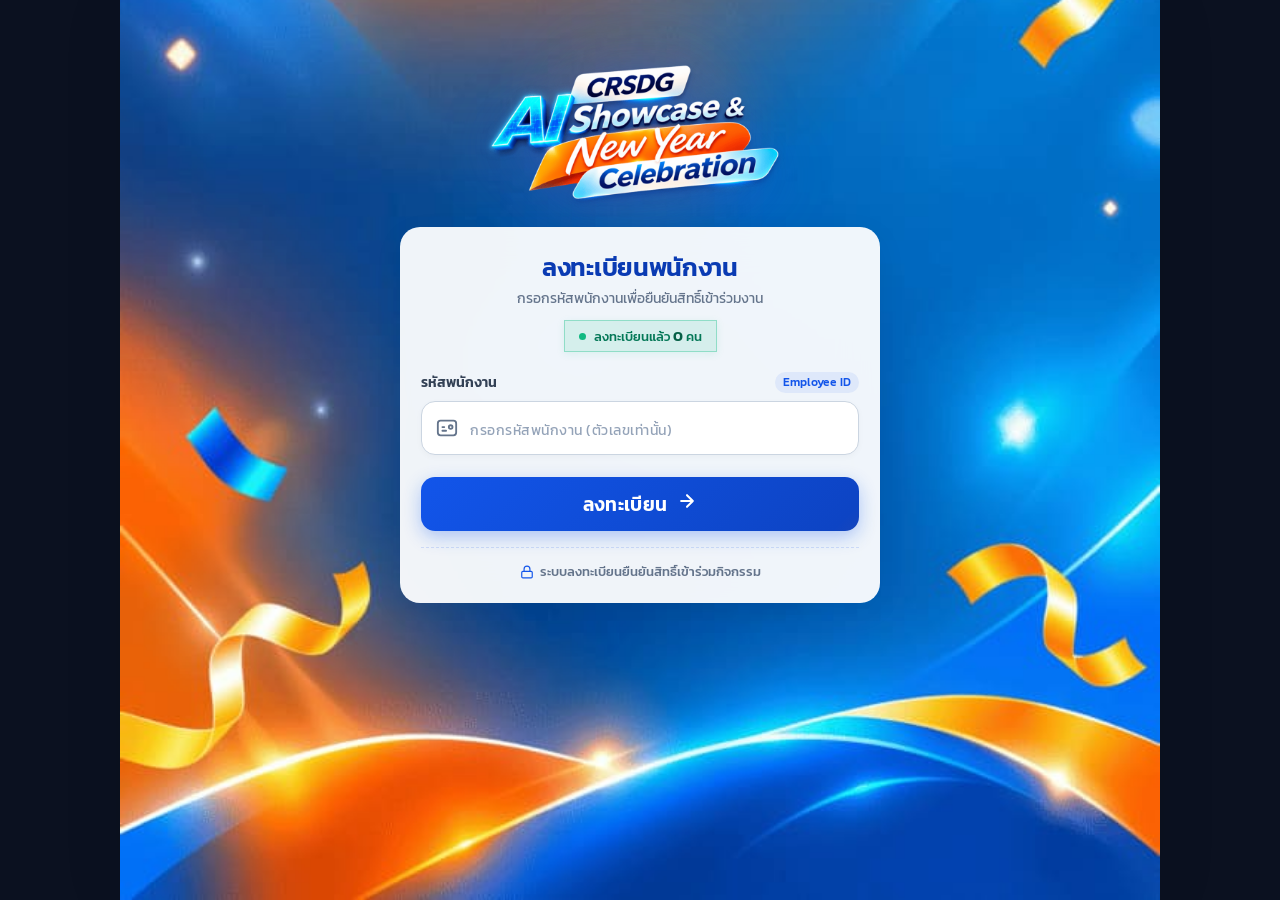
==== commit 6efa4ad7: "Add files via upload" ====
--- a/index.html
+++ b/index.html
@@ -6,6 +6,26 @@
   <meta name="viewport"
     content="width=device-width, initial-scale=1.0, maximum-scale=1.0, user-scalable=no, viewport-fit=cover">
   <title>CRSDG AI Showcase & New Year Celebration</title>
+
+  <!-- PWA & Mobile Web App Standalone Meta Tags (ซ่อนแถบ Address bar บนมือถือ) -->
+  <link rel="manifest" href="manifest.json">
+  <meta name="mobile-web-app-capable" content="yes">
+  <meta name="application-name" content="CRSDG 2027">
+  <meta name="theme-color" content="#0a0f1d">
+
+  <!-- iOS Safari Web App Capable & Standalone Status Bar (ซ่อนแถบ Address bar บน iPhone/iPad) -->
+  <meta name="apple-mobile-web-app-capable" content="yes">
+  <meta name="apple-mobile-web-app-status-bar-style" content="black-translucent">
+  <meta name="apple-mobile-web-app-title" content="CRSDG 2026">
+
+  <!-- Mobile Home Screen App Icons & Favicon (ไอคอนหน้าจอ) -->
+  <link rel="icon" type="image/jpeg" href="images/icon.jpg">
+  <link rel="shortcut icon" type="image/jpeg" href="images/icon.jpg">
+  <link rel="apple-touch-icon" href="images/icon.jpg">
+  <link rel="apple-touch-icon" sizes="152x152" href="images/icon.jpg">
+  <link rel="apple-touch-icon" sizes="180x180" href="images/icon.jpg">
+  <link rel="apple-touch-icon" sizes="167x167" href="images/icon.jpg">
+  <link rel="apple-touch-icon-precomposed" href="images/icon.jpg">
 
   <!-- Google Fonts: Kanit -->
   <link rel="preconnect" href="https://fonts.googleapis.com">
@@ -46,8 +66,8 @@
       <div class="topbar-brand-area">
         <img src="./images/logo@.png" alt="CRSDG Logo" class="topbar-logo">
         <div class="topbar-brand-text">
-          <span class="topbar-title">CRSDG New Year 2027</span>
-          <span class="topbar-sub">Digital Celebration</span>
+          <span class="topbar-title">CRSDG AI Showcase</span>
+          <span class="topbar-sub">New Year Celebration</span>
         </div>
       </div>
 
--- a/css/index.css
+++ b/css/index.css
@@ -7268,4 +7268,365 @@
 .btn-dismiss-invest-opened:hover {
   background: rgba(255, 255, 255, 0.15);
   color: #ffffff;
+}
+
+/* ========================================================
+   PWA & MOBILE APP INSTALLATION WIDGETS
+   (สำหรับสร้างไอคอนหน้าจอ และเปิดแบบซ่อน Address Bar)
+   ======================================================== */
+
+.topbar-btn-install {
+  display: inline-flex;
+  align-items: center;
+  justify-content: center;
+  width: 36px;
+  height: 36px;
+  border-radius: 10px;
+  background: rgba(255, 215, 0, 0.12);
+  border: 1px solid rgba(255, 215, 0, 0.4);
+  color: #ffd700;
+  cursor: pointer;
+  transition: all 0.25s ease;
+  box-shadow: 0 2px 8px rgba(0, 0, 0, 0.25);
+  padding: 0;
+  margin-right: 2px;
+}
+
+.topbar-btn-install:hover {
+  background: rgba(255, 215, 0, 0.22);
+  border-color: #ffd700;
+  transform: translateY(-1px);
+  box-shadow: 0 4px 12px rgba(255, 215, 0, 0.35);
+}
+
+.topbar-btn-install .install-icon-glyph {
+  font-size: 1.15rem;
+  line-height: 1;
+}
+
+/* Floating Pill on mobile */
+.mobile-install-floating-pill {
+  position: fixed;
+  bottom: 84px;
+  left: 50%;
+  transform: translateX(-50%);
+  z-index: 998;
+  width: calc(100% - 24px);
+  max-width: 440px;
+  background: rgba(13, 20, 36, 0.94);
+  backdrop-filter: blur(14px);
+  -webkit-backdrop-filter: blur(14px);
+  border: 1px solid rgba(255, 215, 0, 0.4);
+  box-shadow: 0 10px 30px rgba(0, 0, 0, 0.65), 0 0 20px rgba(255, 215, 0, 0.18);
+  border-radius: 18px;
+  padding: 10px 14px;
+  display: flex;
+  align-items: center;
+  justify-content: space-between;
+  gap: 10px;
+  animation: floatingPillSlideUp 0.4s cubic-bezier(0.16, 1, 0.3, 1) forwards;
+  font-family: 'Kanit', sans-serif;
+}
+
+@keyframes floatingPillSlideUp {
+  0% {
+    opacity: 0;
+    transform: translate(-50%, 30px);
+  }
+  100% {
+    opacity: 1;
+    transform: translate(-50%, 0);
+  }
+}
+
+.floating-pill-content {
+  display: flex;
+  align-items: center;
+  gap: 12px;
+  flex: 1;
+  min-width: 0;
+  cursor: pointer;
+}
+
+.floating-pill-app-icon {
+  width: 42px;
+  height: 42px;
+  border-radius: 10px;
+  object-fit: cover;
+  box-shadow: 0 3px 10px rgba(0, 0, 0, 0.4);
+  border: 1px solid rgba(255, 255, 255, 0.2);
+  flex-shrink: 0;
+}
+
+.floating-pill-text-wrap {
+  display: flex;
+  flex-direction: column;
+  min-width: 0;
+}
+
+.floating-pill-title {
+  color: #ffffff;
+  font-size: 0.92rem;
+  font-weight: 600;
+  white-space: nowrap;
+  overflow: hidden;
+  text-overflow: ellipsis;
+  letter-spacing: -0.2px;
+}
+
+.floating-pill-subtitle {
+  color: #38bdf8;
+  font-size: 0.74rem;
+  white-space: nowrap;
+  overflow: hidden;
+  text-overflow: ellipsis;
+}
+
+.floating-pill-actions {
+  display: flex;
+  align-items: center;
+  gap: 8px;
+  flex-shrink: 0;
+}
+
+.btn-install-floating-action {
+  background: linear-gradient(135deg, #f59e0b 0%, #d97706 100%);
+  color: #ffffff;
+  font-size: 0.82rem;
+  font-weight: 600;
+  padding: 7px 13px;
+  border-radius: 10px;
+  border: none;
+  cursor: pointer;
+  white-space: nowrap;
+  box-shadow: 0 4px 12px rgba(245, 158, 11, 0.35);
+  transition: all 0.2s ease;
+  font-family: 'Kanit', sans-serif;
+}
+
+.btn-install-floating-action:hover {
+  transform: translateY(-1px);
+  box-shadow: 0 6px 16px rgba(245, 158, 11, 0.5);
+  background: linear-gradient(135deg, #fbbf24 0%, #d97706 100%);
+}
+
+.btn-floating-pill-close {
+  background: rgba(255, 255, 255, 0.1);
+  border: none;
+  color: #94a3b8;
+  width: 28px;
+  height: 28px;
+  border-radius: 50%;
+  font-size: 0.85rem;
+  cursor: pointer;
+  display: inline-flex;
+  align-items: center;
+  justify-content: center;
+  transition: all 0.2s ease;
+}
+
+.btn-floating-pill-close:hover {
+  background: rgba(255, 255, 255, 0.2);
+  color: #ffffff;
+}
+
+/* Install Guide Modal Styling */
+.install-guide-modal-box {
+  background: #0f172a;
+  border: 1px solid rgba(255, 215, 0, 0.3);
+  border-radius: 24px;
+  width: 92%;
+  max-width: 480px;
+  max-height: 90vh;
+  overflow-y: auto;
+  box-shadow: 0 20px 50px rgba(0, 0, 0, 0.75), 0 0 25px rgba(255, 215, 0, 0.15);
+  display: flex;
+  flex-direction: column;
+  padding: 22px;
+  color: #f1f5f9;
+  font-family: 'Kanit', sans-serif;
+  animation: modalScaleIn 0.3s cubic-bezier(0.16, 1, 0.3, 1) forwards;
+}
+
+@keyframes modalScaleIn {
+  from {
+    opacity: 0;
+    transform: scale(0.92);
+  }
+  to {
+    opacity: 1;
+    transform: scale(1);
+  }
+}
+
+.install-guide-modal-header {
+  display: flex;
+  align-items: center;
+  justify-content: space-between;
+  margin-bottom: 16px;
+  padding-bottom: 12px;
+  border-bottom: 1px solid rgba(255, 255, 255, 0.1);
+}
+
+.install-guide-header-title {
+  display: flex;
+  align-items: center;
+  gap: 10px;
+}
+
+.install-guide-header-title h3 {
+  margin: 0;
+  font-size: 1.15rem;
+  font-weight: 600;
+  color: #ffffff;
+}
+
+.guide-header-icon {
+  font-size: 1.4rem;
+}
+
+.install-guide-modal-body {
+  display: flex;
+  flex-direction: column;
+  gap: 14px;
+}
+
+.install-guide-app-card {
+  display: flex;
+  align-items: center;
+  gap: 14px;
+  background: rgba(255, 255, 255, 0.05);
+  border: 1px solid rgba(255, 255, 255, 0.1);
+  border-radius: 16px;
+  padding: 12px 14px;
+}
+
+.guide-app-icon-preview {
+  width: 58px;
+  height: 58px;
+  border-radius: 14px;
+  object-fit: cover;
+  box-shadow: 0 4px 12px rgba(0, 0, 0, 0.4);
+  flex-shrink: 0;
+}
+
+.guide-app-info {
+  flex: 1;
+  min-width: 0;
+}
+
+.guide-app-title {
+  margin: 0 0 4px 0;
+  font-size: 0.98rem;
+  font-weight: 600;
+  color: #ffd700;
+}
+
+.guide-app-desc {
+  margin: 0;
+  font-size: 0.78rem;
+  color: #cbd5e1;
+  line-height: 1.35;
+}
+
+.btn-pwa-native-install {
+  width: 100%;
+  padding: 12px 16px;
+  background: linear-gradient(135deg, #10b981 0%, #059669 100%);
+  color: #ffffff;
+  font-size: 0.95rem;
+  font-weight: 600;
+  border: none;
+  border-radius: 14px;
+  cursor: pointer;
+  box-shadow: 0 6px 18px rgba(16, 185, 129, 0.35);
+  transition: all 0.2s ease;
+  font-family: 'Kanit', sans-serif;
+}
+
+.btn-pwa-native-install:hover {
+  transform: translateY(-2px);
+  box-shadow: 0 8px 22px rgba(16, 185, 129, 0.5);
+}
+
+.guide-os-section {
+  background: rgba(30, 41, 59, 0.55);
+  border: 1px solid rgba(255, 255, 255, 0.08);
+  border-radius: 14px;
+  padding: 12px 14px;
+}
+
+.guide-os-header {
+  display: flex;
+  align-items: center;
+  gap: 8px;
+  margin-bottom: 10px;
+  font-size: 0.9rem;
+  color: #f8fafc;
+}
+
+.guide-steps-list {
+  margin: 0;
+  padding: 0;
+  list-style: none;
+  display: flex;
+  flex-direction: column;
+  gap: 8px;
+}
+
+.guide-steps-list li {
+  display: flex;
+  align-items: flex-start;
+  gap: 10px;
+  font-size: 0.82rem;
+  color: #cbd5e1;
+  line-height: 1.4;
+}
+
+.step-num-badge {
+  display: inline-flex;
+  align-items: center;
+  justify-content: center;
+  width: 20px;
+  height: 20px;
+  border-radius: 50%;
+  background: #3b82f6;
+  color: #ffffff;
+  font-size: 0.72rem;
+  font-weight: 600;
+  flex-shrink: 0;
+  margin-top: 1px;
+}
+
+.guide-ios-section .step-num-badge {
+  background: #6366f1;
+}
+
+.guide-android-section .step-num-badge {
+  background: #10b981;
+}
+
+.install-guide-modal-footer {
+  margin-top: 16px;
+  padding-top: 12px;
+  border-top: 1px solid rgba(255, 255, 255, 0.08);
+}
+
+.btn-guide-modal-ok {
+  width: 100%;
+  padding: 10px 16px;
+  border-radius: 12px;
+  background: rgba(255, 255, 255, 0.1);
+  color: #f1f5f9;
+  font-size: 0.9rem;
+  font-weight: 500;
+  border: 1px solid rgba(255, 255, 255, 0.15);
+  cursor: pointer;
+  transition: all 0.2s ease;
+  font-family: 'Kanit', sans-serif;
+}
+
+.btn-guide-modal-ok:hover {
+  background: rgba(255, 255, 255, 0.18);
+  color: #ffffff;
 }
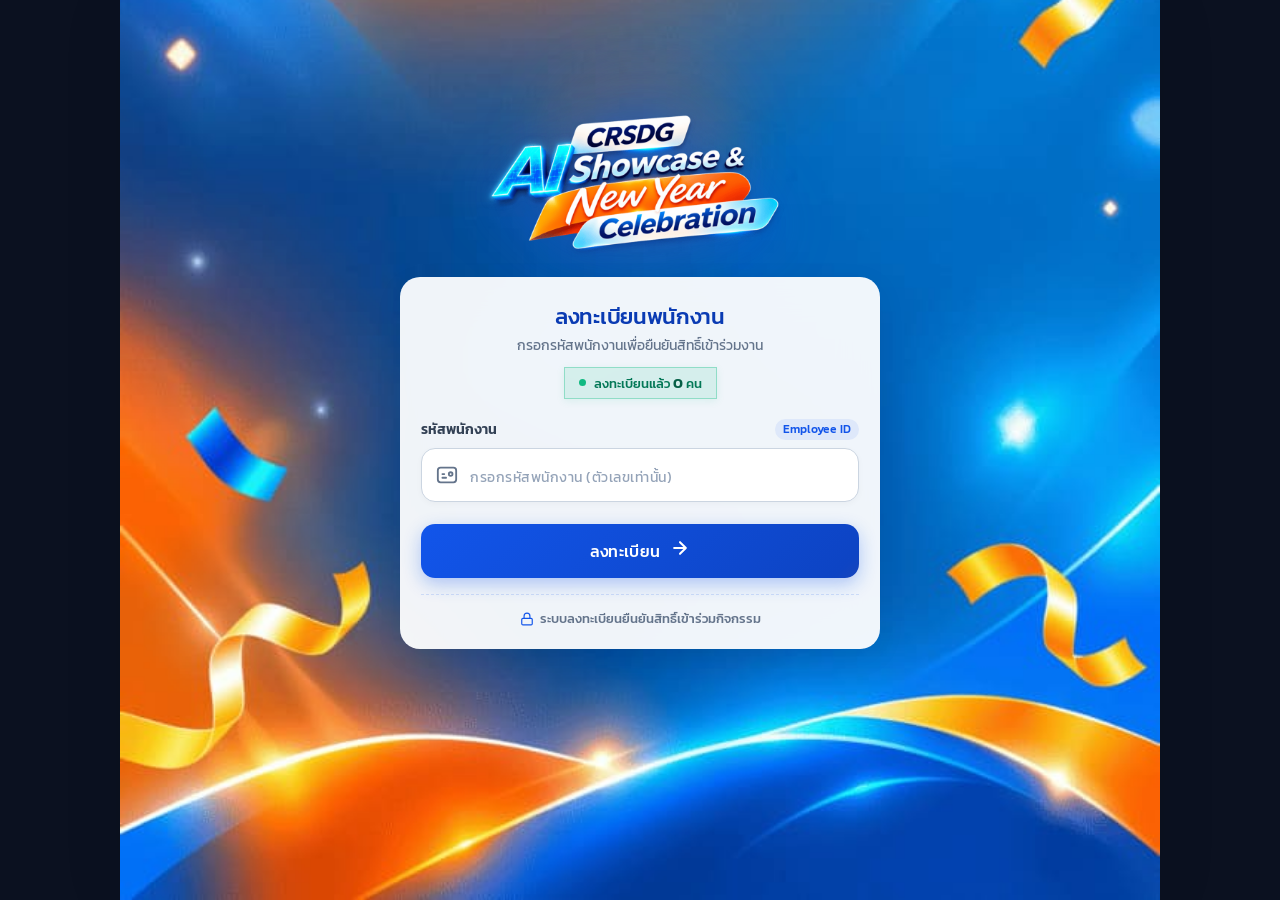
==== commit f00a7801: "Add files via upload" ====
--- a/index.html
+++ b/index.html
@@ -315,7 +315,7 @@
         <section id="tabPaneHome" class="home-tab-pane is-active">
           <!-- Hero Brand Logo (แทนกล่องสวัสดี) -->
           <div class="home-brand-logo-wrap">
-            <img src="./images/person.png" alt="CRSDG New Year 2027" class="home-hero-logo">
+            <img src="./images/logo@.png" alt="CRSDG AI Showcase & New Year Celebration" class="home-hero-logo">
           </div>
 
           <!-- Quick Navigation 4 Boxes (Line-Art SVG Icons) -->
@@ -941,6 +941,22 @@
       </div>
     </div>
 
+    <!-- User System Alert Lightbox Modal -->
+    <div class="modal-backdrop" id="userAlertModal" role="dialog" aria-modal="true" style="display: none; z-index: 100050;">
+      <div class="modal-card" style="max-width: 360px; width: 90%; text-align: center; padding: 24px 20px; border-radius: 20px; box-shadow: 0 20px 60px rgba(0,0,0,0.4);">
+        <div class="modal-badge-wrapper" style="margin-bottom: 12px; display: flex; justify-content: center;">
+          <div class="modal-badge" id="userAlertBadge" style="background: rgba(245, 158, 11, 0.15); color: #f59e0b; border: 1.5px solid rgba(245, 158, 11, 0.4); font-size: 1.8rem; width: 54px; height: 54px; display: inline-flex; align-items: center; justify-content: center; border-radius: 50%;">
+            ⚠️
+          </div>
+        </div>
+        <h3 id="userAlertTitle" style="font-size: 1.15rem; font-weight: 700; color: #1e293b; margin: 0 0 10px;">แจ้งเตือนระบบ</h3>
+        <p id="userAlertMessage" style="font-size: 0.95rem; color: #475569; line-height: 1.6; white-space: pre-line; margin: 0 0 20px;"></p>
+        <button type="button" class="btn-primary" id="btnConfirmUserAlert" style="width: 100%; padding: 12px; font-size: 1rem; font-weight: 700; border-radius: 12px; cursor: pointer;">
+          ตกลง
+        </button>
+      </div>
+    </div>
+
     <!-- Claim Confirmation Lightbox Modal (เมื่อกดยืนยันการรับรางวัล) -->
     <div class="modal-backdrop" id="claimConfirmModal" role="dialog" aria-modal="true"
       aria-labelledby="claimModalTitle">
--- a/css/index.css
+++ b/css/index.css
@@ -335,6 +335,7 @@
   width: 100%;
   height: auto;
   max-height: 280px;
+  margin-top: 50px;
   object-fit: contain;
   transition: transform 0.3s ease;
 }
@@ -427,8 +428,8 @@
 }
 
 .form-title {
-  font-size: 1.55rem;
-  font-weight: 600;
+  font-size: 1.40rem;
+  font-weight: 500;
   color: var(--color-primary-dark);
   line-height: 1.3;
   letter-spacing: -0.3px;
@@ -713,8 +714,8 @@
   background-size: 200% auto;
   color: var(--color-white);
   font-family: var(--font-family);
-  font-size: 1.18rem;
-  font-weight: 600;
+  font-size: 1.00rem;
+  font-weight: 500;
   letter-spacing: 0.3px;
   cursor: pointer;
   box-shadow: var(--btn-shadow);
@@ -4071,6 +4072,13 @@
   box-shadow: none !important;
 }
 
+/* เมื่ออยู่หน้าหลัก Home Portal ให้ใช้พื้นหลังภาพ background.jpg ตามที่ระบุ */
+.mobile-device-frame.tab-home-active,
+.mobile-device-frame.portal-mode-white.tab-home-active {
+  background: url('../images/background.jpg') no-repeat center top !important;
+  background-size: cover !important;
+}
+
 body.portal-mode-white {
   background-color: #f1f5f9 !important;
 }
@@ -4221,7 +4229,8 @@
 
 .home-hero-logo {
   max-width: 350px;
-  width: 80%;
+  margin-top: 60px;
+  width: 90%;
   height: auto;
   object-fit: contain;
   filter: drop-shadow(0 4px 16px rgba(0, 86, 255, 0.08));
@@ -4396,9 +4405,17 @@
   letter-spacing: -0.5px;
 }
 
-.ttb-t1 { color: #0056ff; }
-.ttb-t2 { color: #f97316; }
-.ttb-b { color: #0056ff; }
+.ttb-t1 {
+  color: #0056ff;
+}
+
+.ttb-t2 {
+  color: #f97316;
+}
+
+.ttb-b {
+  color: #0056ff;
+}
 
 .agenda-wip-tag {
   background: #eab308;
@@ -4439,10 +4456,21 @@
   border: none;
 }
 
-.agenda-custom-table th.th-time { width: 16%; }
-.agenda-custom-table th.th-duration { width: 12%; }
-.agenda-custom-table th.th-topic { width: 48%; }
-.agenda-custom-table th.th-presenter { width: 24%; }
+.agenda-custom-table th.th-time {
+  width: 16%;
+}
+
+.agenda-custom-table th.th-duration {
+  width: 12%;
+}
+
+.agenda-custom-table th.th-topic {
+  width: 48%;
+}
+
+.agenda-custom-table th.th-presenter {
+  width: 24%;
+}
 
 .agenda-custom-table tbody tr {
   border-bottom: 1px solid #e2e8f0;
@@ -4590,17 +4618,21 @@
     padding: 16px 14px;
     border-radius: 14px;
   }
+
   .agenda-header-banner {
     flex-direction: column;
     gap: 12px;
   }
+
   .agenda-main-title {
     font-size: 1.1rem;
   }
+
   .agenda-mc-info-wrap {
     width: 100%;
     justify-content: flex-start;
   }
+
   .agenda-mc-card {
     flex: 1;
     min-width: 90px;
@@ -7333,6 +7365,7 @@
     opacity: 0;
     transform: translate(-50%, 30px);
   }
+
   100% {
     opacity: 1;
     transform: translate(-50%, 0);
@@ -7453,6 +7486,7 @@
     opacity: 0;
     transform: scale(0.92);
   }
+
   to {
     opacity: 1;
     transform: scale(1);
